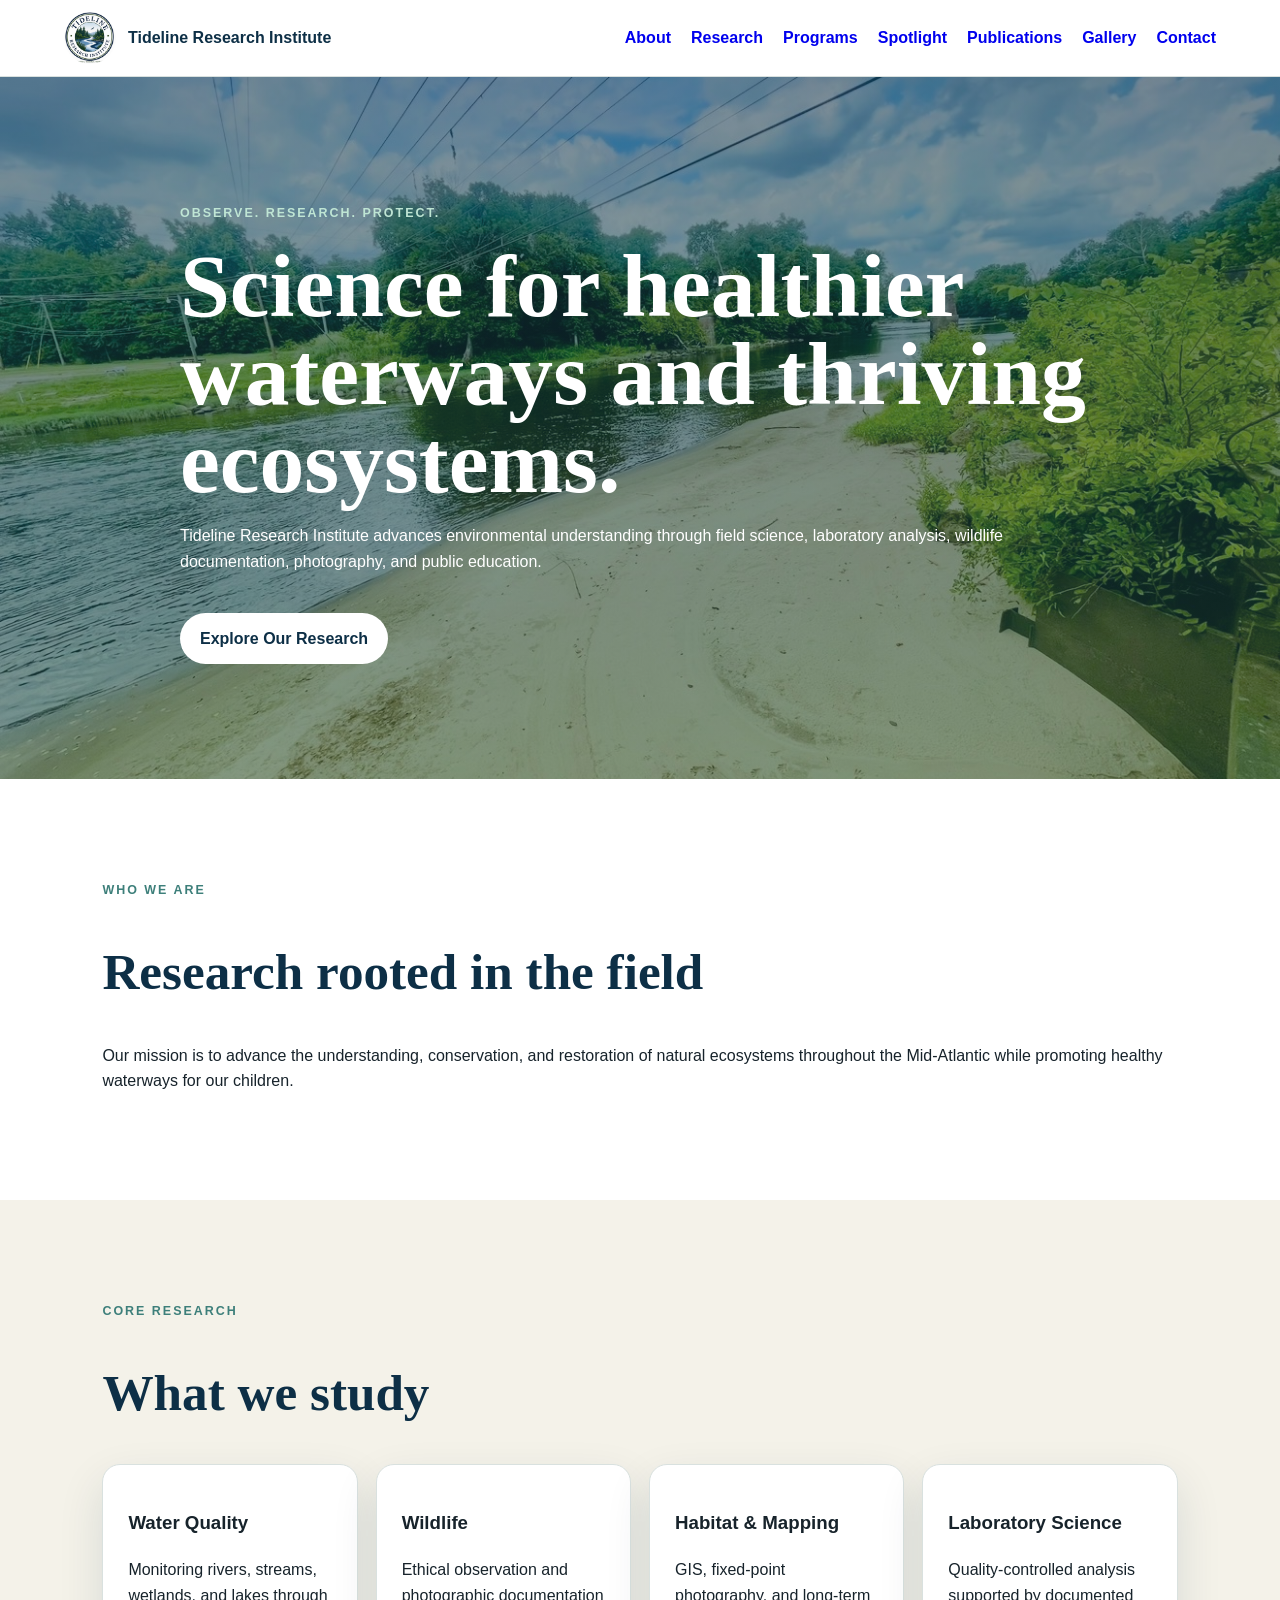
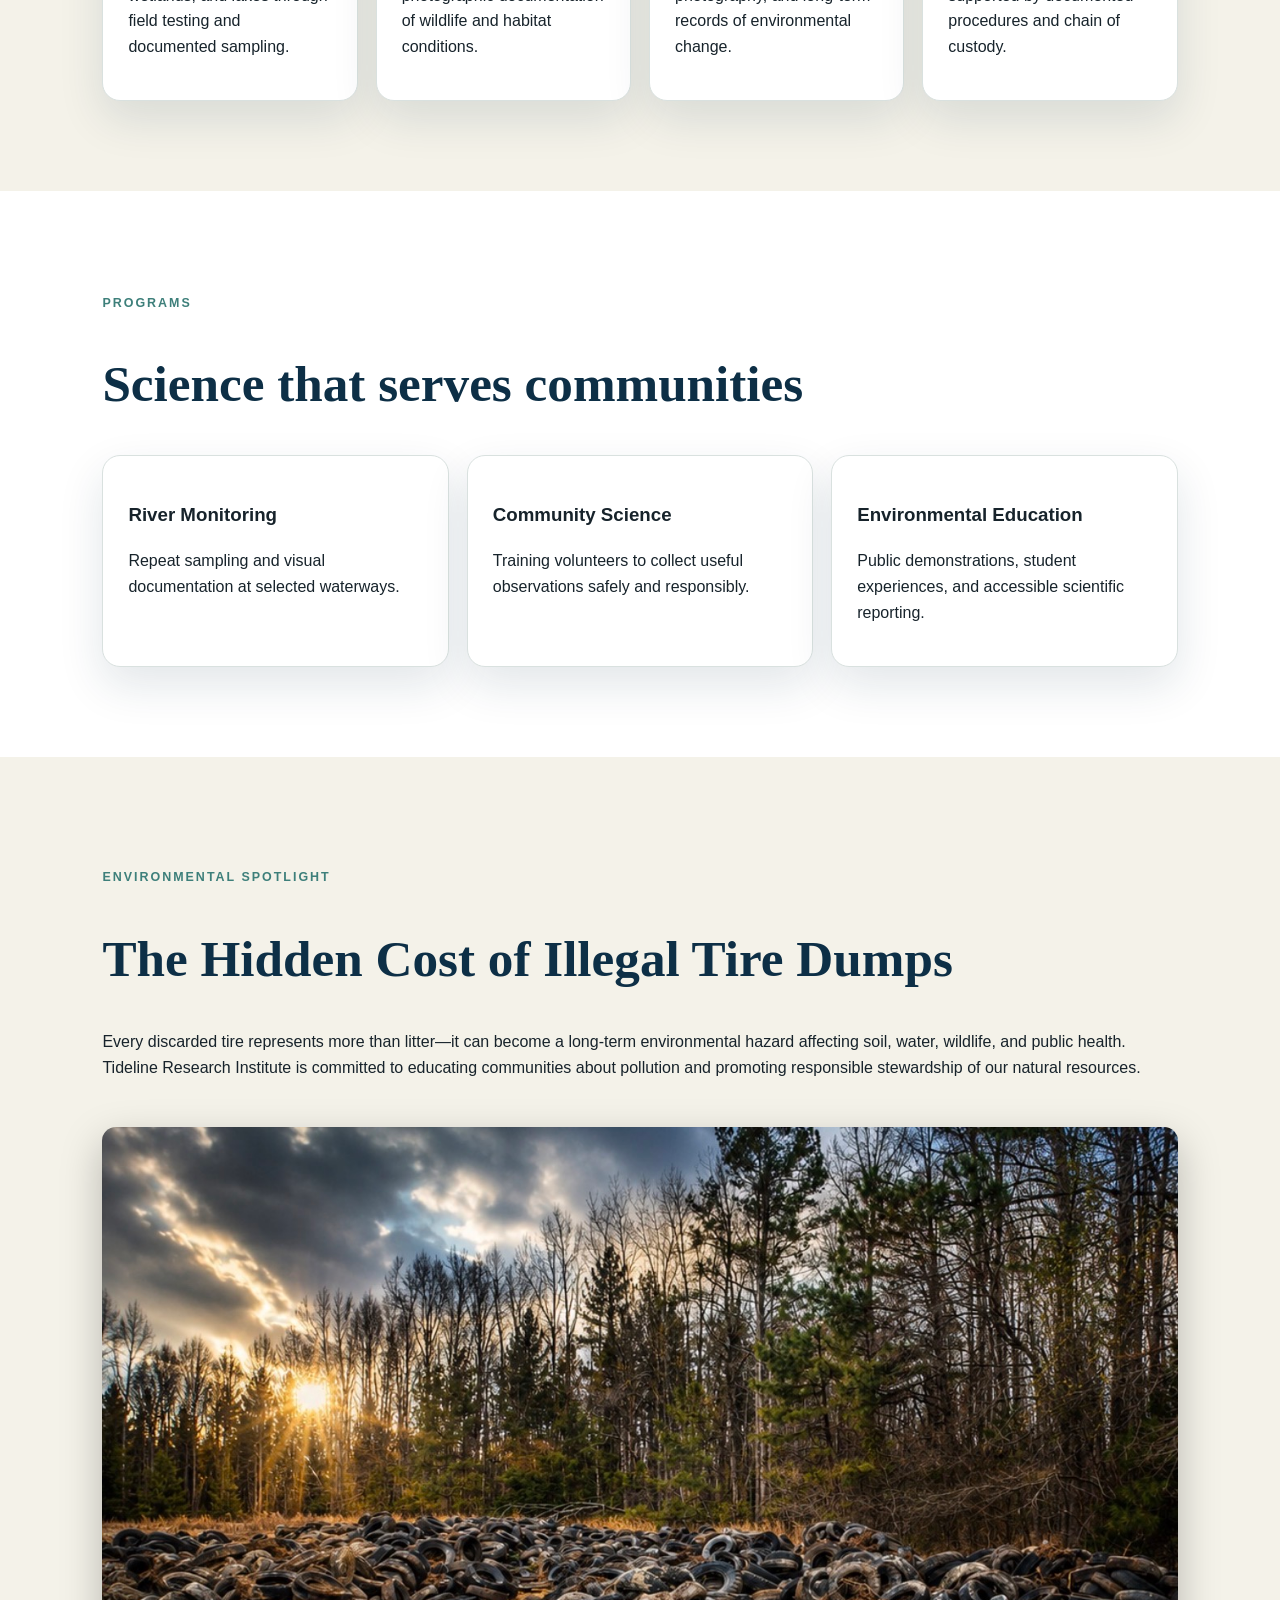
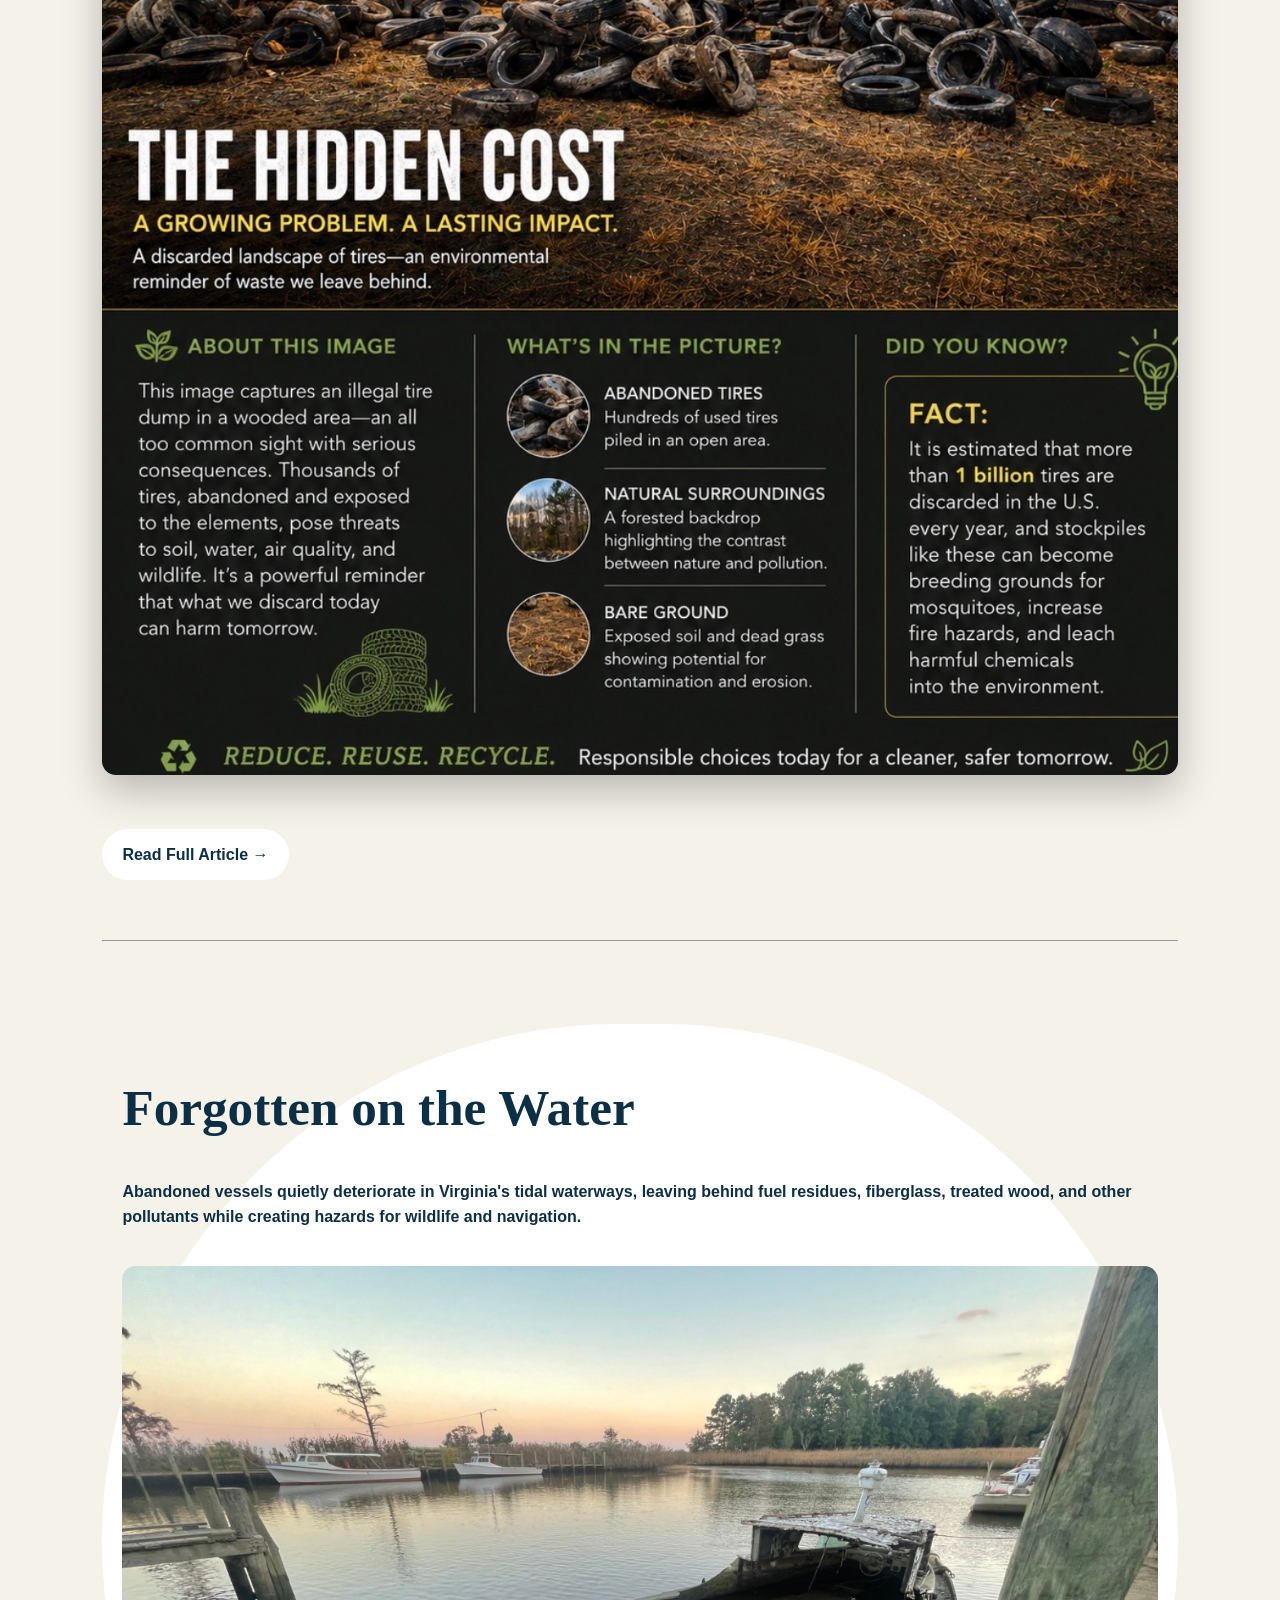
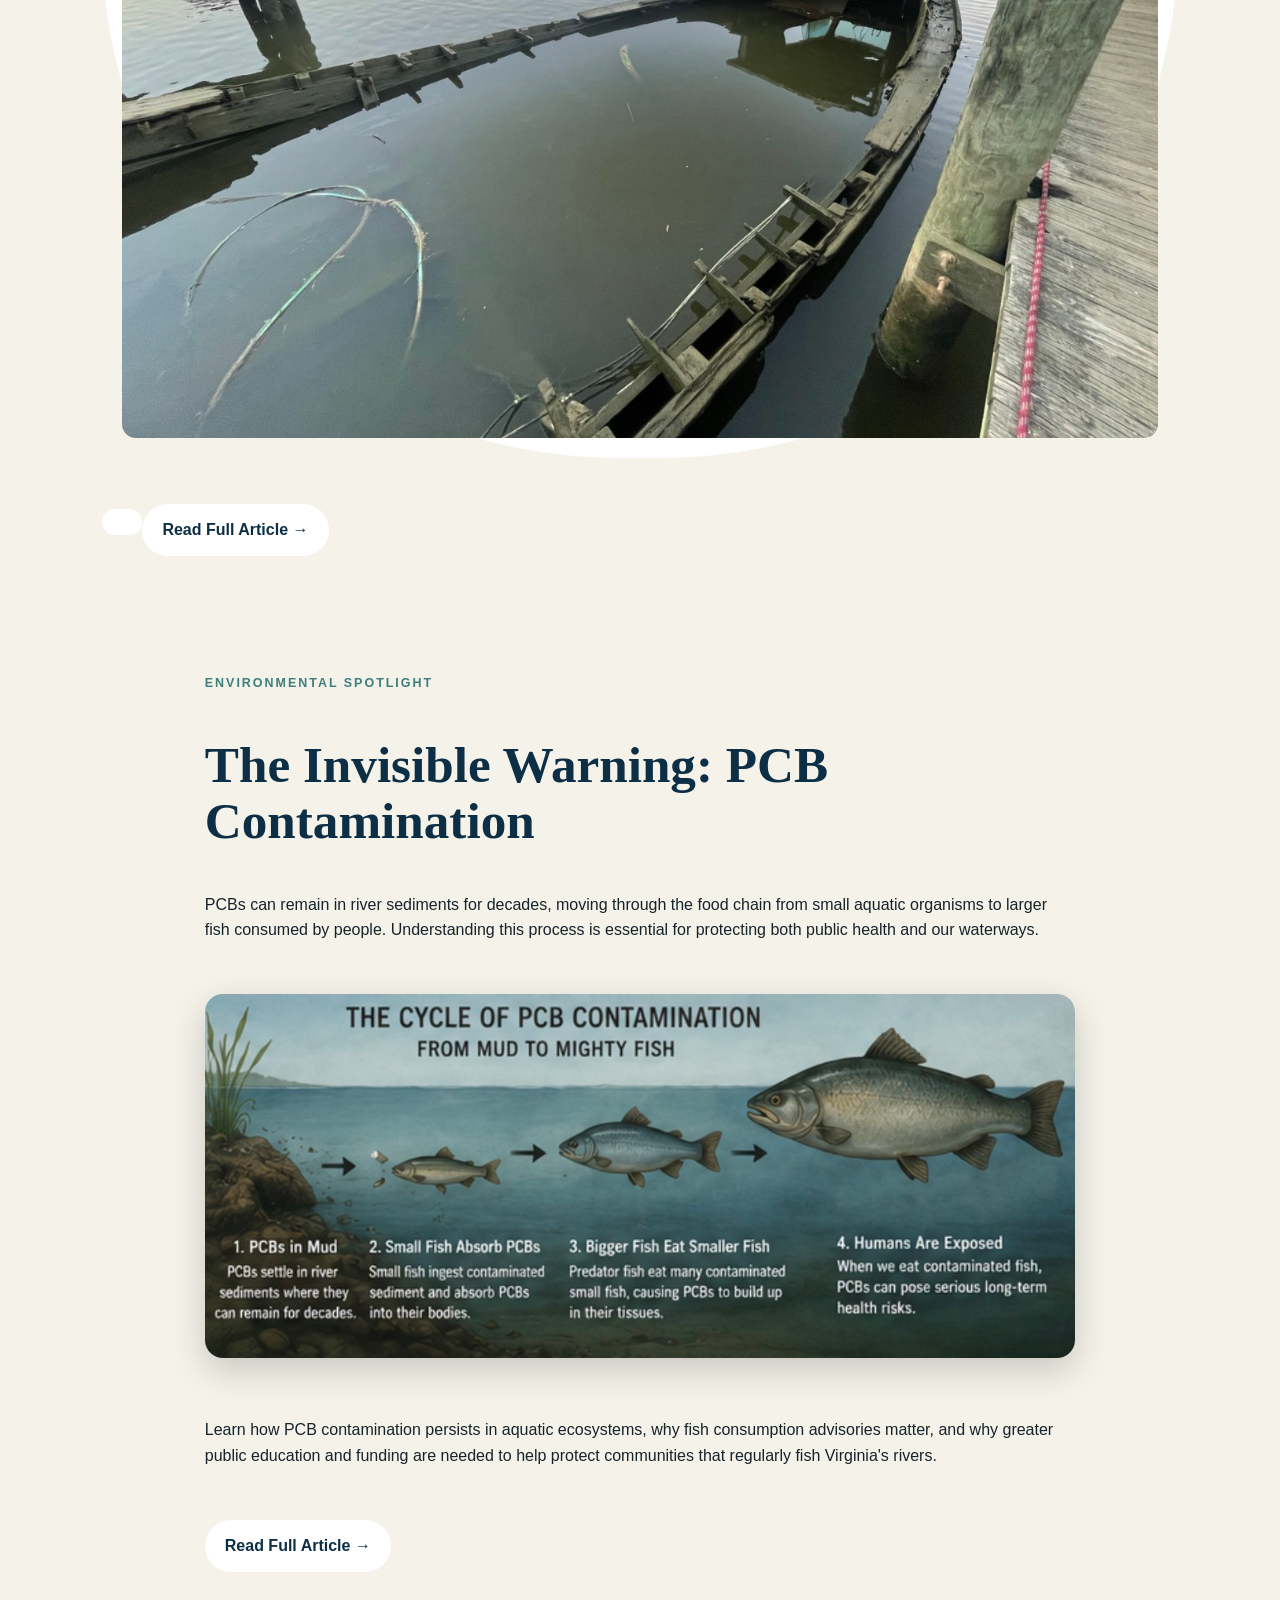
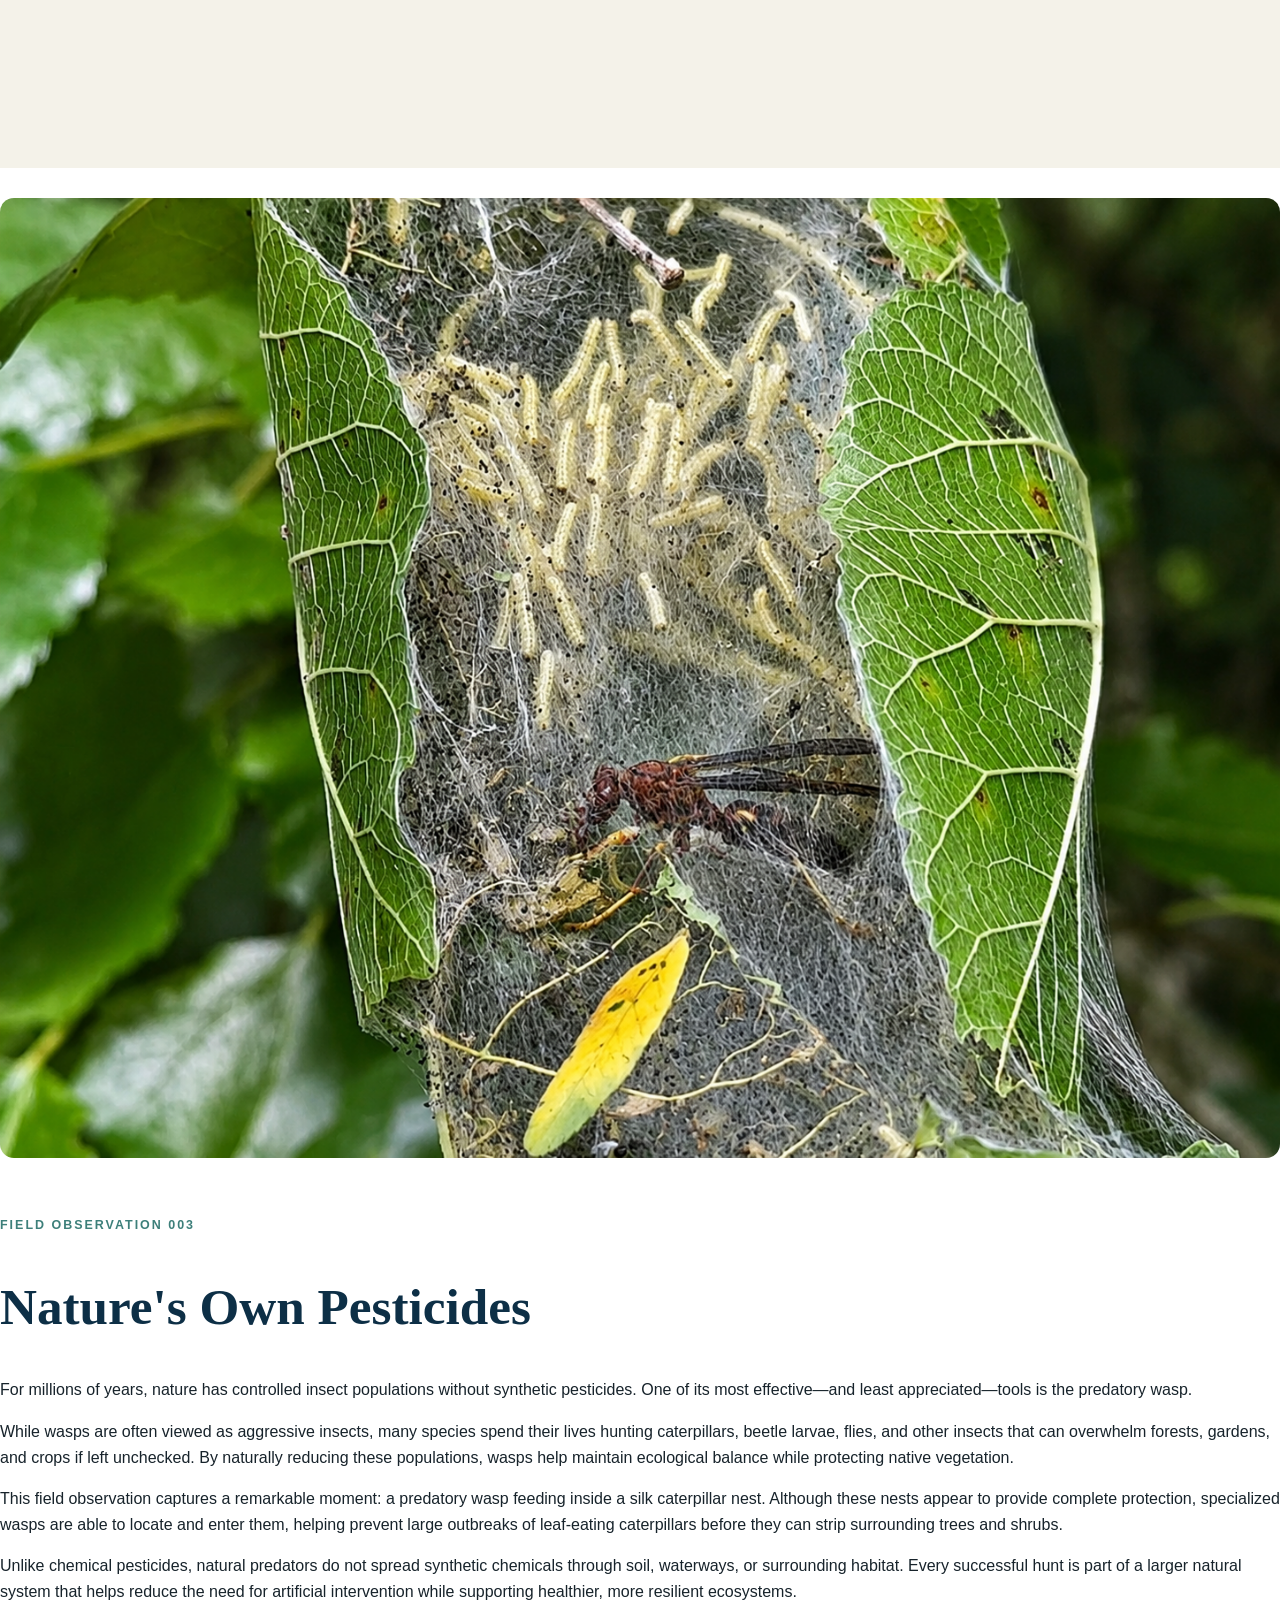
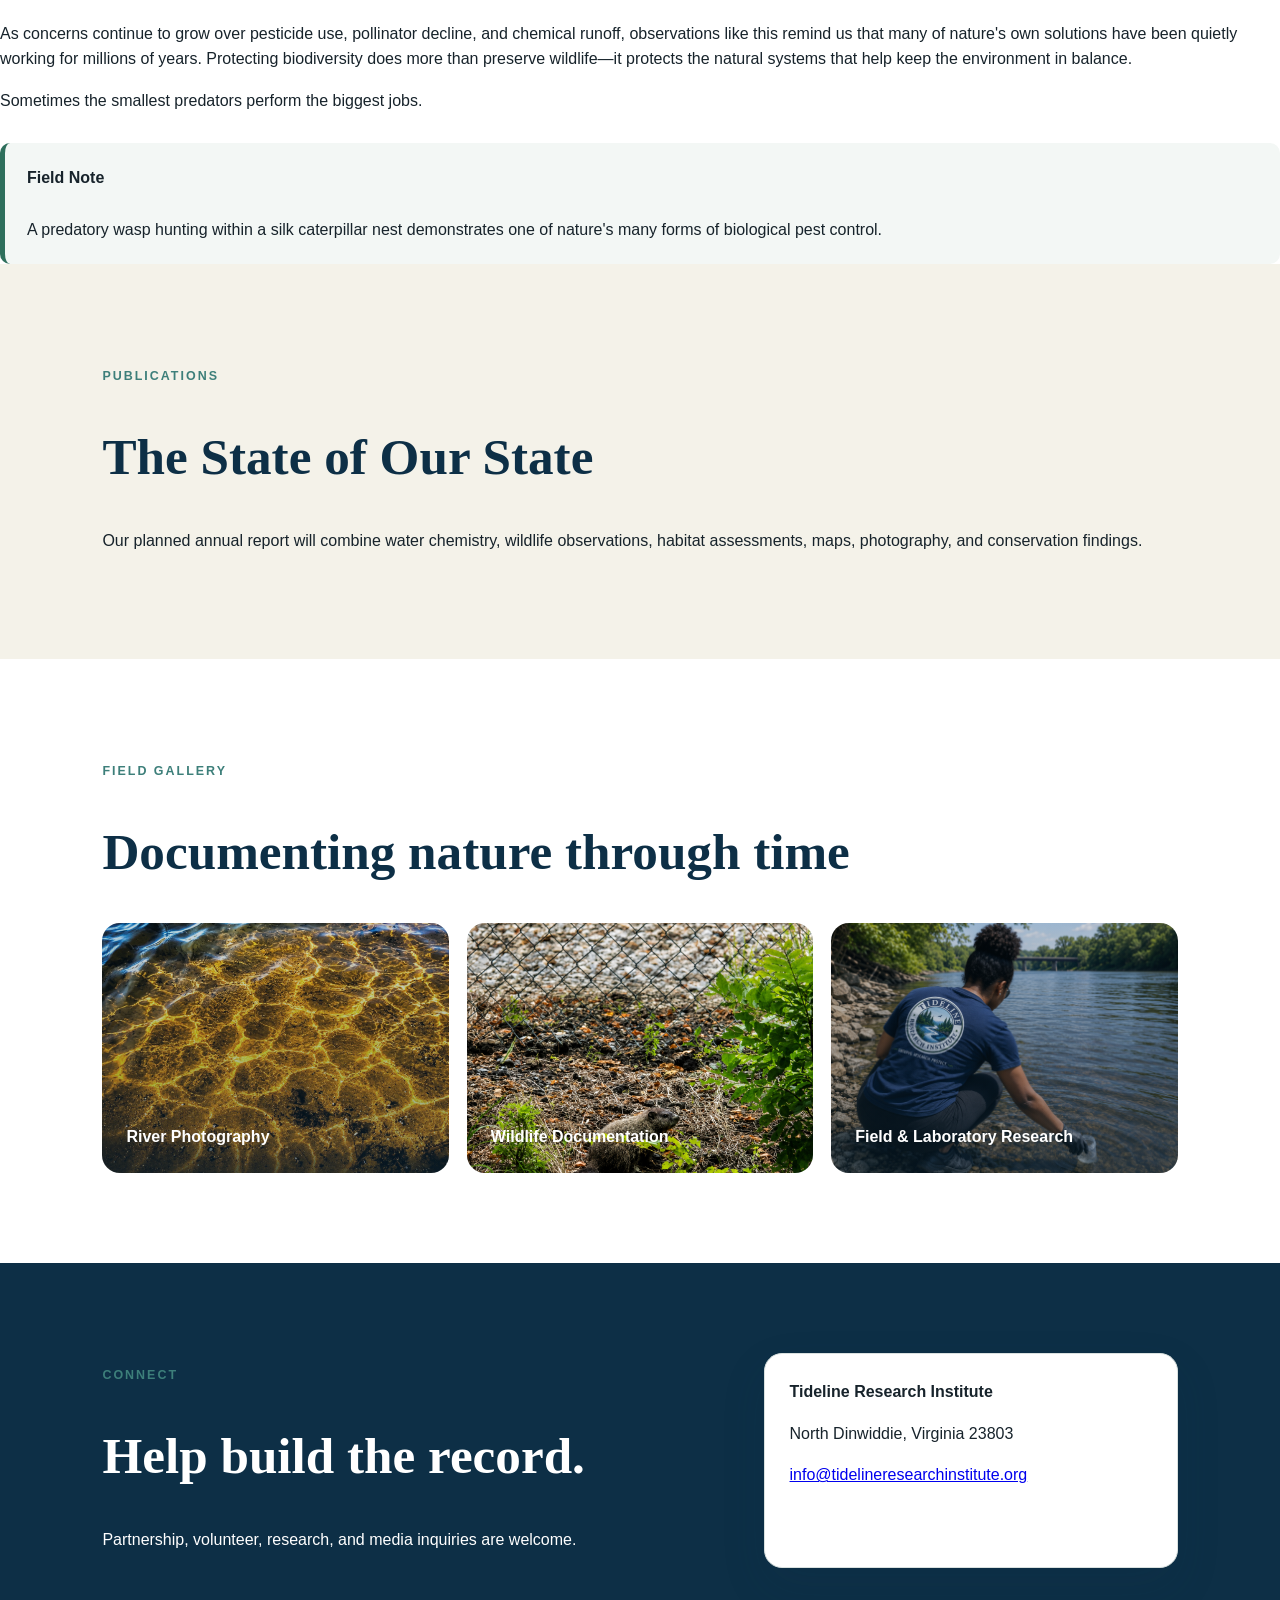
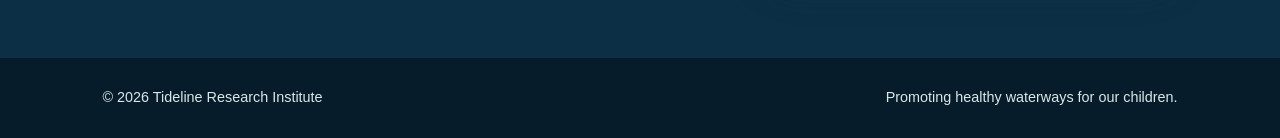
==== index.html @ 9b4bfc1c "Update index.html" ====
<!doctype html>
<html lang="en">
<head>
  <meta property="og:title" content="Tideline Research Institute">
<meta property="og:description" content="Environmental research, water quality, wildlife conservation, and public education.">
<meta property="og:image" content="logo.png">
<meta property="og:type" content="website">
<meta charset="utf-8">
<meta name="viewport" content="width=device-width, initial-scale=1">
<title>Tideline Research Institute</title>
<meta name="description" content="Environmental research, wildlife documentation, water-quality monitoring, conservation, and public education.">
<link rel="stylesheet" href="styles.css">
</head>
<body>
<header>
  <a class="brand" href="#home">
    <img src="logo.png" alt="Tideline Research Institute logo">
    <span>Tideline Research Institute</span>
  </a>
  <button id="menu">Menu</button>
  <nav id="nav">
    <a href="#about">About</a>
    <a href="#research">Research</a>
    <a href="#programs">Programs</a>
    <a href="#spotlight">Spotlight</a>
    <a href="#publications">Publications</a>
    <a href="#gallery">Gallery</a>
    <a href="#contact">Contact</a>
  </nav>
</header>

<main>
<section id="home" class="hero">
  <div>
    <p class="eyebrow">Observe. Research. Protect.</p>
    <h1>Science for healthier waterways and thriving ecosystems.</h1>
    <p>Tideline Research Institute advances environmental understanding through field science, laboratory analysis, wildlife documentation, photography, and public education.</p>
    <a class="btn" href="#research">Explore Our Research</a>
  </div>
</section>

<section id="about" class="section">
  <p class="eyebrow">Who We Are</p>
  <h2>Research rooted in the field</h2>
  <p>Our mission is to advance the understanding, conservation, and restoration of natural ecosystems throughout the Mid-Atlantic while promoting healthy waterways for our children.</p>
</section>

<section id="research" class="section alt">
  <p class="eyebrow">Core Research</p>
  <h2>What we study</h2>
  <div class="grid">
    <article><h3>Water Quality</h3><p>Monitoring rivers, streams, wetlands, and lakes through field testing and documented sampling.</p></article>
    <article><h3>Wildlife</h3><p>Ethical observation and photographic documentation of wildlife and habitat conditions.</p></article>
    <article><h3>Habitat & Mapping</h3><p>GIS, fixed-point photography, and long-term records of environmental change.</p></article>
    <article><h3>Laboratory Science</h3><p>Quality-controlled analysis supported by documented procedures and chain of custody.</p></article>
  </div>
</section>

<section id="programs" class="section">
  <p class="eyebrow">Programs</p>
  <h2>Science that serves communities</h2>
  <div class="grid three">
    <article><h3>River Monitoring</h3><p>Repeat sampling and visual documentation at selected waterways.</p></article>
    <article><h3>Community Science</h3><p>Training volunteers to collect useful observations safely and responsibly.</p></article>
    <article><h3>Environmental Education</h3><p>Public demonstrations, student experiences, and accessible scientific reporting.</p></article>
  </div>
</section>
<section id="spotlight" class="section alt">
    <div class="container">

        <h5 class="eyebrow">Environmental Spotlight</h5>

        <h2>The Hidden Cost of Illegal Tire Dumps</h2>

        <p>
            Every discarded tire represents more than litter—it can become a long-term
            environmental hazard affecting soil, water, wildlife, and public health.
            Tideline Research Institute is committed to educating communities about
            pollution and promoting responsible stewardship of our natural resources.
        </p>

        <img
            src="IMG_0226.jpeg"
            alt="The Hidden Cost of Illegal Tire Dumps"
            style="width:100%;border-radius:14px;margin-top:30px;box-shadow:0 15px 40px rgba(0,0,0,.25);">
<p style="margin-top:24px;">
  <a class="btn" href="tiredumps.html">
    Read Full Article →
    <hr style="margin:60px 0;">

<h2>Forgotten on the Water</h2>

<p>
Abandoned vessels quietly deteriorate in Virginia's tidal waterways, leaving behind fuel residues, fiberglass, treated wood, and other pollutants while creating hazards for wildlife and navigation.
</p>

<img
src="IMG_0229.jpeg"
alt="Abandoned Vessel"
style="width:100%;border-radius:14px;margin-top:20px;">

<p style="margin-top:24px;">
<a class="btn" href="boats.html">
Read Full Article →
</a>
</p>
  </a>
</p>
    </div>

<section id="pcb" class="section alt">
    <div class="container">

        <p class="eyebrow">Environmental Spotlight</p>

        <h2>The Invisible Warning: PCB Contamination</h2>

        <p>
            PCBs can remain in river sediments for decades, moving through the food chain from small aquatic organisms to larger fish consumed by people. Understanding this process is essential for protecting both public health and our waterways.
        </p>

        <img
            src="IMG_0235.jpeg"
            alt="Cycle of PCB contamination from river sediment to fish and human consumption"
            style="width:100%;border-radius:18px;box-shadow:0 12px 35px rgba(0,0,0,.18);margin:35px 0;">

        <p>
            Learn how PCB contamination persists in aquatic ecosystems, why fish consumption advisories matter, and why greater public education and funding are needed to help protect communities that regularly fish Virginia's rivers.
        </p>

        <p style="margin-top:30px;">
            <a class="btn" href="pcbcontamination.html">
                Read Full Article →
            </a>
        </p>

    </div>
</section>
  
</section>

  <img
  src="0D252C12-E954-45B9-AF05-C8CB2DD5C07C.png"
  alt="Predatory wasp hunting caterpillars inside a silk web"
  style="width:100%;border-radius:14px;margin:30px 0;object-fit:cover;"
>
  <h5 class="eyebrow">Field Observation 003</h5>

<h2>Nature's Own Pesticides</h2>

<p>
For millions of years, nature has controlled insect populations without synthetic pesticides. One of its most effective—and least appreciated—tools is the predatory wasp.
</p>

<p>
While wasps are often viewed as aggressive insects, many species spend their lives hunting caterpillars, beetle larvae, flies, and other insects that can overwhelm forests, gardens, and crops if left unchecked. By naturally reducing these populations, wasps help maintain ecological balance while protecting native vegetation.
</p>

<p>
This field observation captures a remarkable moment: a predatory wasp feeding inside a silk caterpillar nest. Although these nests appear to provide complete protection, specialized wasps are able to locate and enter them, helping prevent large outbreaks of leaf-eating caterpillars before they can strip surrounding trees and shrubs.
</p>

<p>
Unlike chemical pesticides, natural predators do not spread synthetic chemicals through soil, waterways, or surrounding habitat. Every successful hunt is part of a larger natural system that helps reduce the need for artificial intervention while supporting healthier, more resilient ecosystems.
</p>

<p>
As concerns continue to grow over pesticide use, pollinator decline, and chemical runoff, observations like this remind us that many of nature's own solutions have been quietly working for millions of years. Protecting biodiversity does more than preserve wildlife—it protects the natural systems that help keep the environment in balance.
</p>

<p>
Sometimes the smallest predators perform the biggest jobs.
</p>

<div style="
background:#f3f7f5;
padding:22px;
border-left:5px solid #2e6f5c;
border-radius:10px;
margin-top:30px;
">
<strong>Field Note</strong><br><br>
A predatory wasp hunting within a silk caterpillar nest demonstrates one of nature's many forms of biological pest control.
</div>
<section id="publications" class="section alt">
  <p class="eyebrow">Publications</p>
  <h2>The State of Our State</h2>
  <p>Our planned annual report will combine water chemistry, wildlife observations, habitat assessments, maps, photography, and conservation findings.</p>
</section>

<section id="gallery" class="section">
  <p class="eyebrow">Field Gallery</p>
  <h2>Documenting nature through time</h2>
  <div class="gallery">
    <div style="
background:
linear-gradient(rgba(13,47,70,.18), rgba(13,47,70,.45)),
url('IMG_0244.jpeg');
background-size:cover;
background-position:center 35%;
">
River Photography
</div>
<div style="
background-image:url('D9C00184-7600-45F3-8F25-3B37F26868F0.png');
background-size:cover;
background-position:center center;
background-repeat:no-repeat;
">
    Wildlife Documentation
</div>
   <div style="
background:
linear-gradient(rgba(13,47,70,.12), rgba(13,47,70,.42)),
url('22906DB4-4F8C-4349-9549-8721A0DA4881.png');
background-size:cover;
background-position:center center;
background-repeat:no-repeat;
">
Field & Laboratory Research
</div>
  </div>
</section>

<section id="contact" class="section contact">
  <div>
    <p class="eyebrow">Connect</p>
    <h2>Help build the record.</h2>
    <p>Partnership, volunteer, research, and media inquiries are welcome.</p>
  </div>
  <div class="panel">
    <strong>Tideline Research Institute</strong>
    <p>North Dinwiddie, Virginia 23803</p>
    <p><a href="mailto:info@tidelineresearchinstitute.org">info@tidelineresearchinstitute.org</a></p>
  </div>
</section>
</main>

<footer>
  <span>© <span id="year"></span> Tideline Research Institute</span>
  <span>Promoting healthy waterways for our children.</span>
  
</footer>
<script src="script.js"></script>
</body>
</html>
---- styles.css ----
:root{--navy:#0d2f46;--green:#245b49;--teal:#3d7f7a;--cream:#f4f2e9;--white:#fff;--ink:#17232b;--line:#d9e1df}
*{box-sizing:border-box}html{scroll-behavior:smooth}body{margin:0;font-family:Arial,Helvetica,sans-serif;color:var(--ink);line-height:1.6}
header{position:sticky;top:0;z-index:10;display:flex;align-items:center;justify-content:space-between;padding:12px 5vw;background:#fffffff2;border-bottom:1px solid var(--line);backdrop-filter:blur(10px)}
.brand{display:flex;align-items:center;gap:12px;text-decoration:none;font-weight:700;color:var(--navy)}.brand img{width:52px;height:52px;border-radius:50%;object-fit:cover}
nav{display:flex;gap:20px}nav a{text-decoration:none;font-weight:600}#menu{display:none}
.hero{min-height:78vh;display:grid;place-items:center;padding:80px 8vw;color:#fff;background:
    linear-gradient(rgba(13,47,70,.55), rgba(36,91,73,.45)),
    url("IMG_0196.jpeg");
background-size: cover;
background-position: center;
background-repeat: no-repeat;}
.hero>div{max-width:920px}.eyebrow{text-transform:uppercase;letter-spacing:.16em;font-size:.78rem;font-weight:700;color:var(--teal)}.hero .eyebrow{color:#bfe5d4}
h1,h2{font-family:Georgia,'Times New Roman',serif;color:var(--navy)}h1{font-size:clamp(2.8rem,7vw,6rem);line-height:.98;color:#fff;margin:.2em 0}h2{font-size:clamp(2rem,4vw,3.6rem);line-height:1.1}
.btn{display:inline-block;margin-top:22px;padding:13px 20px;border-radius:999px;background:#fff;color:var(--navy);text-decoration:none;font-weight:700}
.section{padding:90px 8vw}.alt{background:var(--cream)}.grid{display:grid;grid-template-columns:repeat(4,1fr);gap:18px}.grid.three{grid-template-columns:repeat(3,1fr)}
article,.panel{padding:25px;background:#fff;border:1px solid var(--line);border-radius:18px;box-shadow:0 18px 45px #0d2f461f}
.gallery{display:grid;grid-template-columns:repeat(3,1fr);gap:18px}.gallery div{min-height:250px;display:grid;place-items:end start;padding:24px;color:#fff;font-weight:700;border-radius:18px;background:linear-gradient(145deg,var(--navy),var(--teal))}
.contact{display:grid;grid-template-columns:1.2fr .8fr;gap:40px;background:var(--navy);color:#fff}.contact h2{color:#fff}.panel{color:var(--ink)}
footer{display:flex;justify-content:space-between;gap:20px;padding:28px 8vw;background:#071c2a;color:#dbe7e7;font-size:.9rem}
@media(max-width:900px){#menu{display:block}nav{display:none;position:absolute;top:77px;left:0;right:0;padding:20px;background:#fff;flex-direction:column}nav.open{display:flex}.grid,.grid.three,.gallery,.contact{grid-template-columns:1fr 1fr}}
@media(max-width:600px){.grid,.grid.three,.gallery,.contact{grid-template-columns:1fr}footer{flex-direction:column}.brand span{max-width:190px;line-height:1.1}}
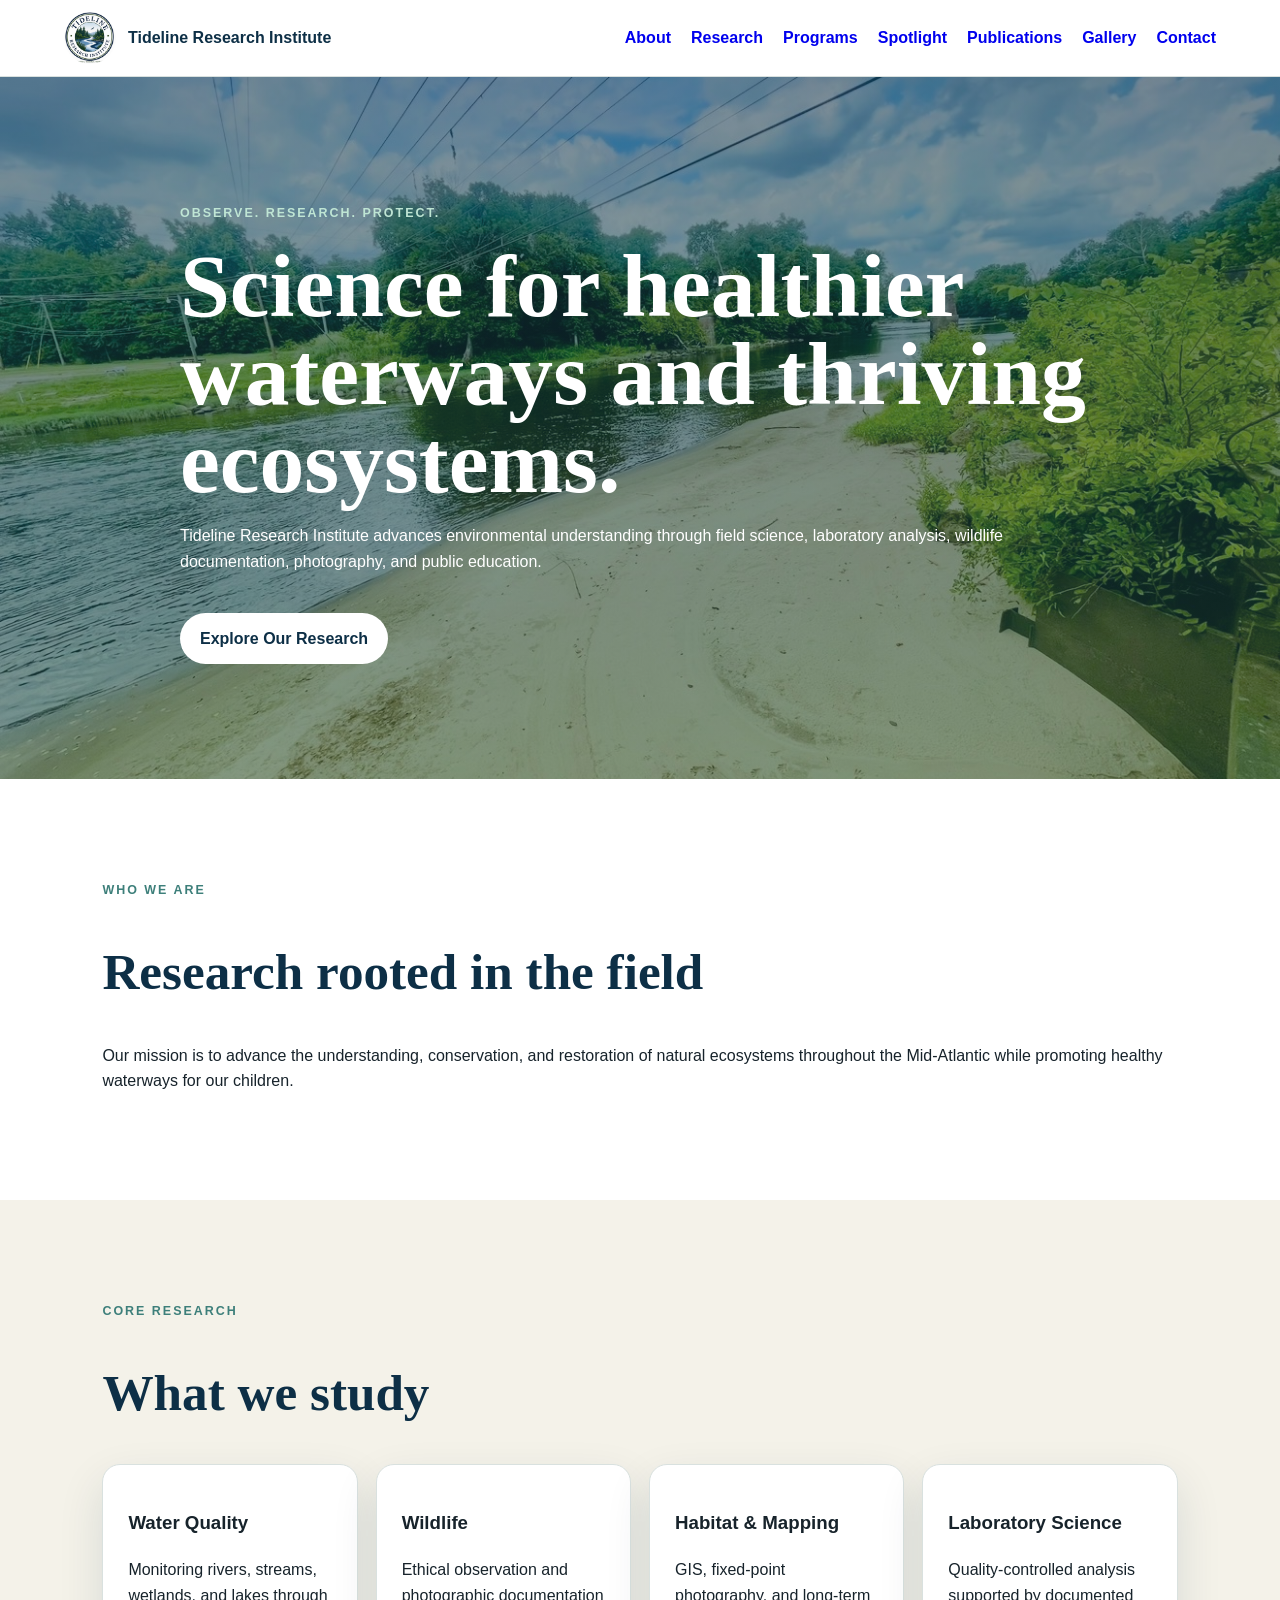
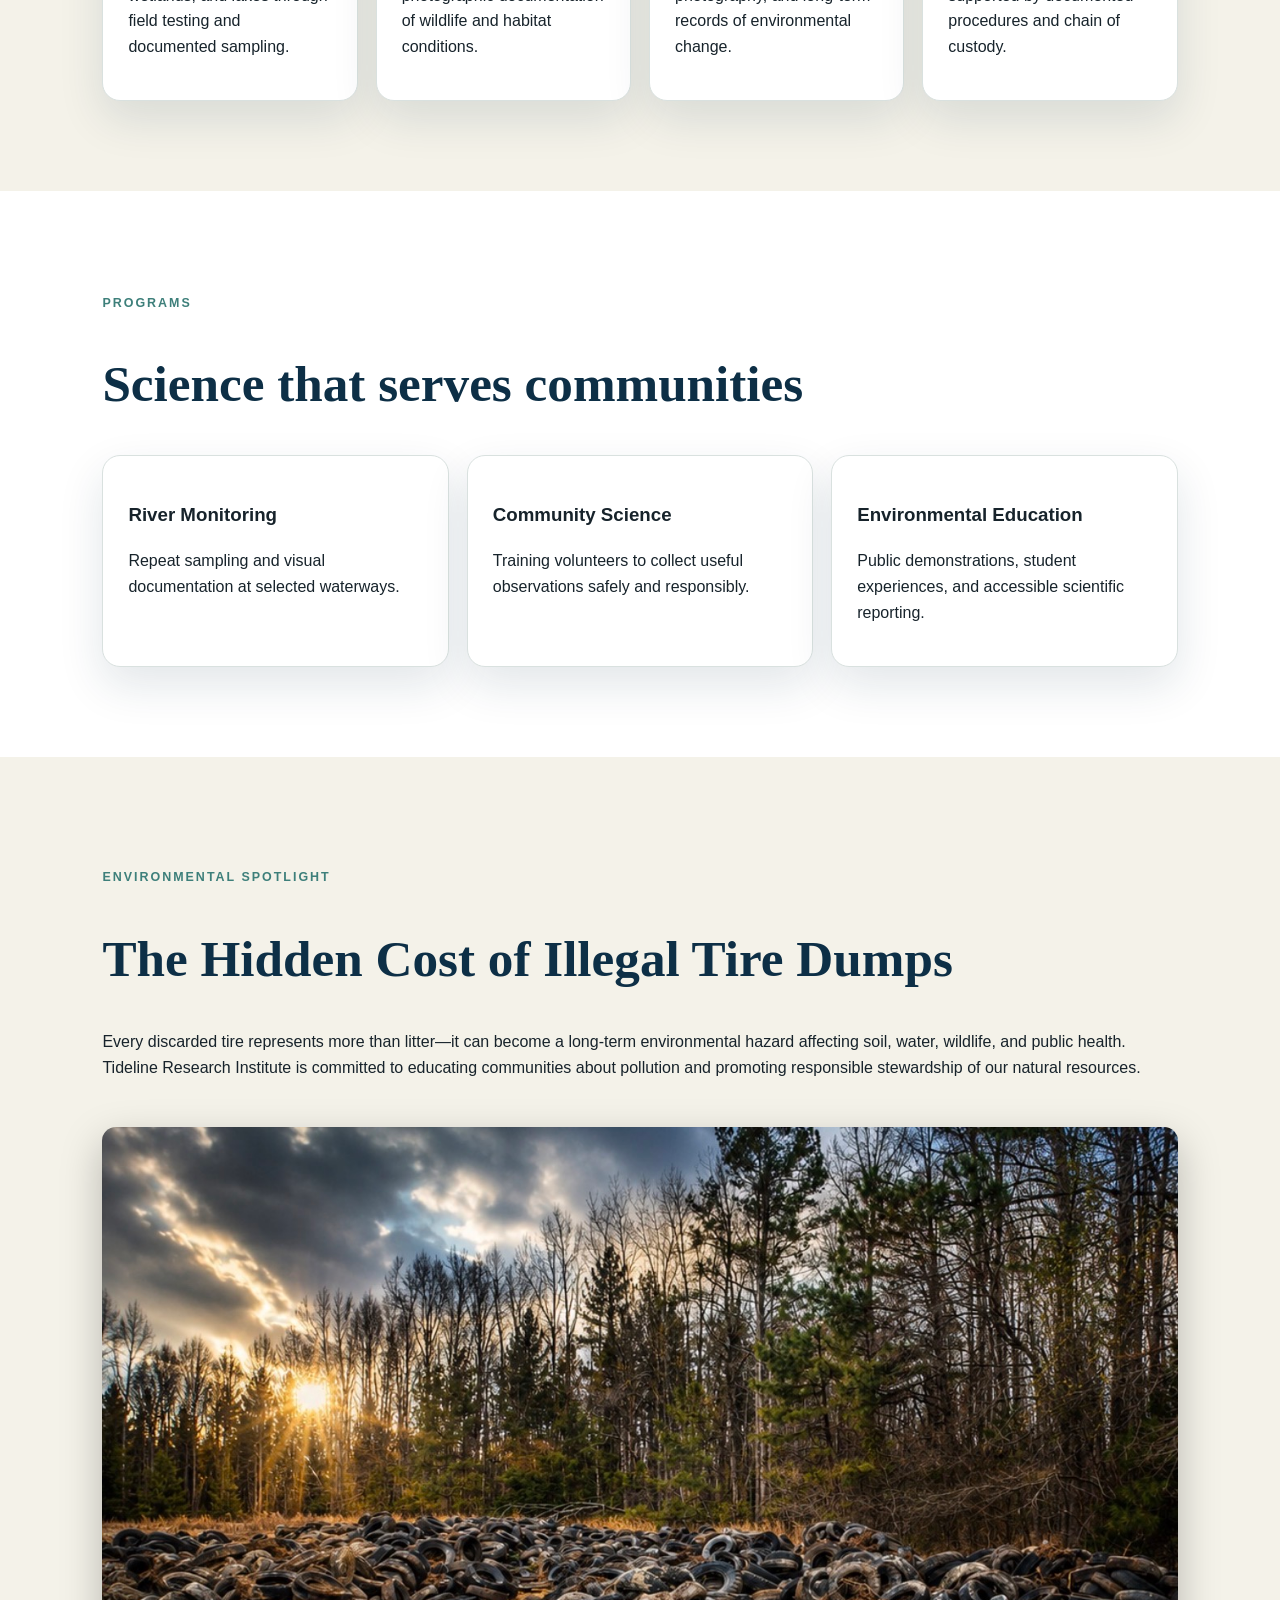
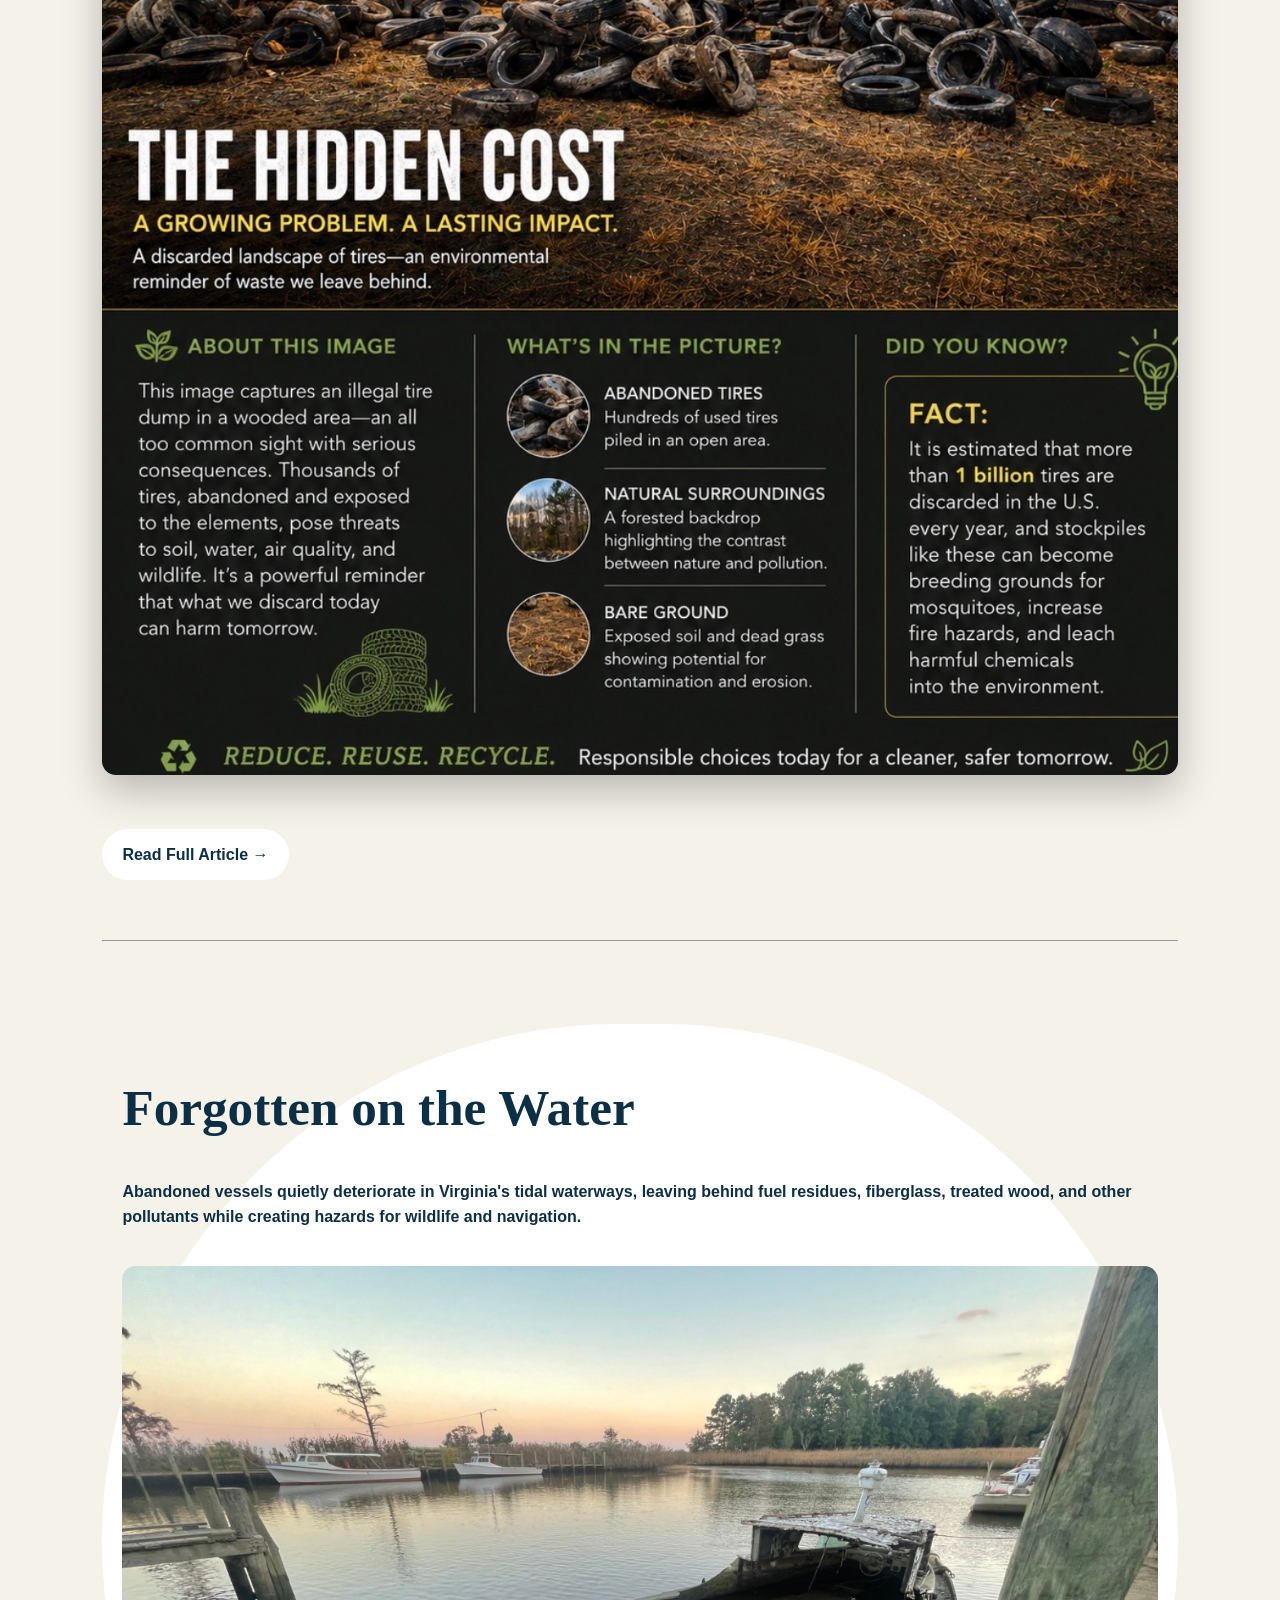
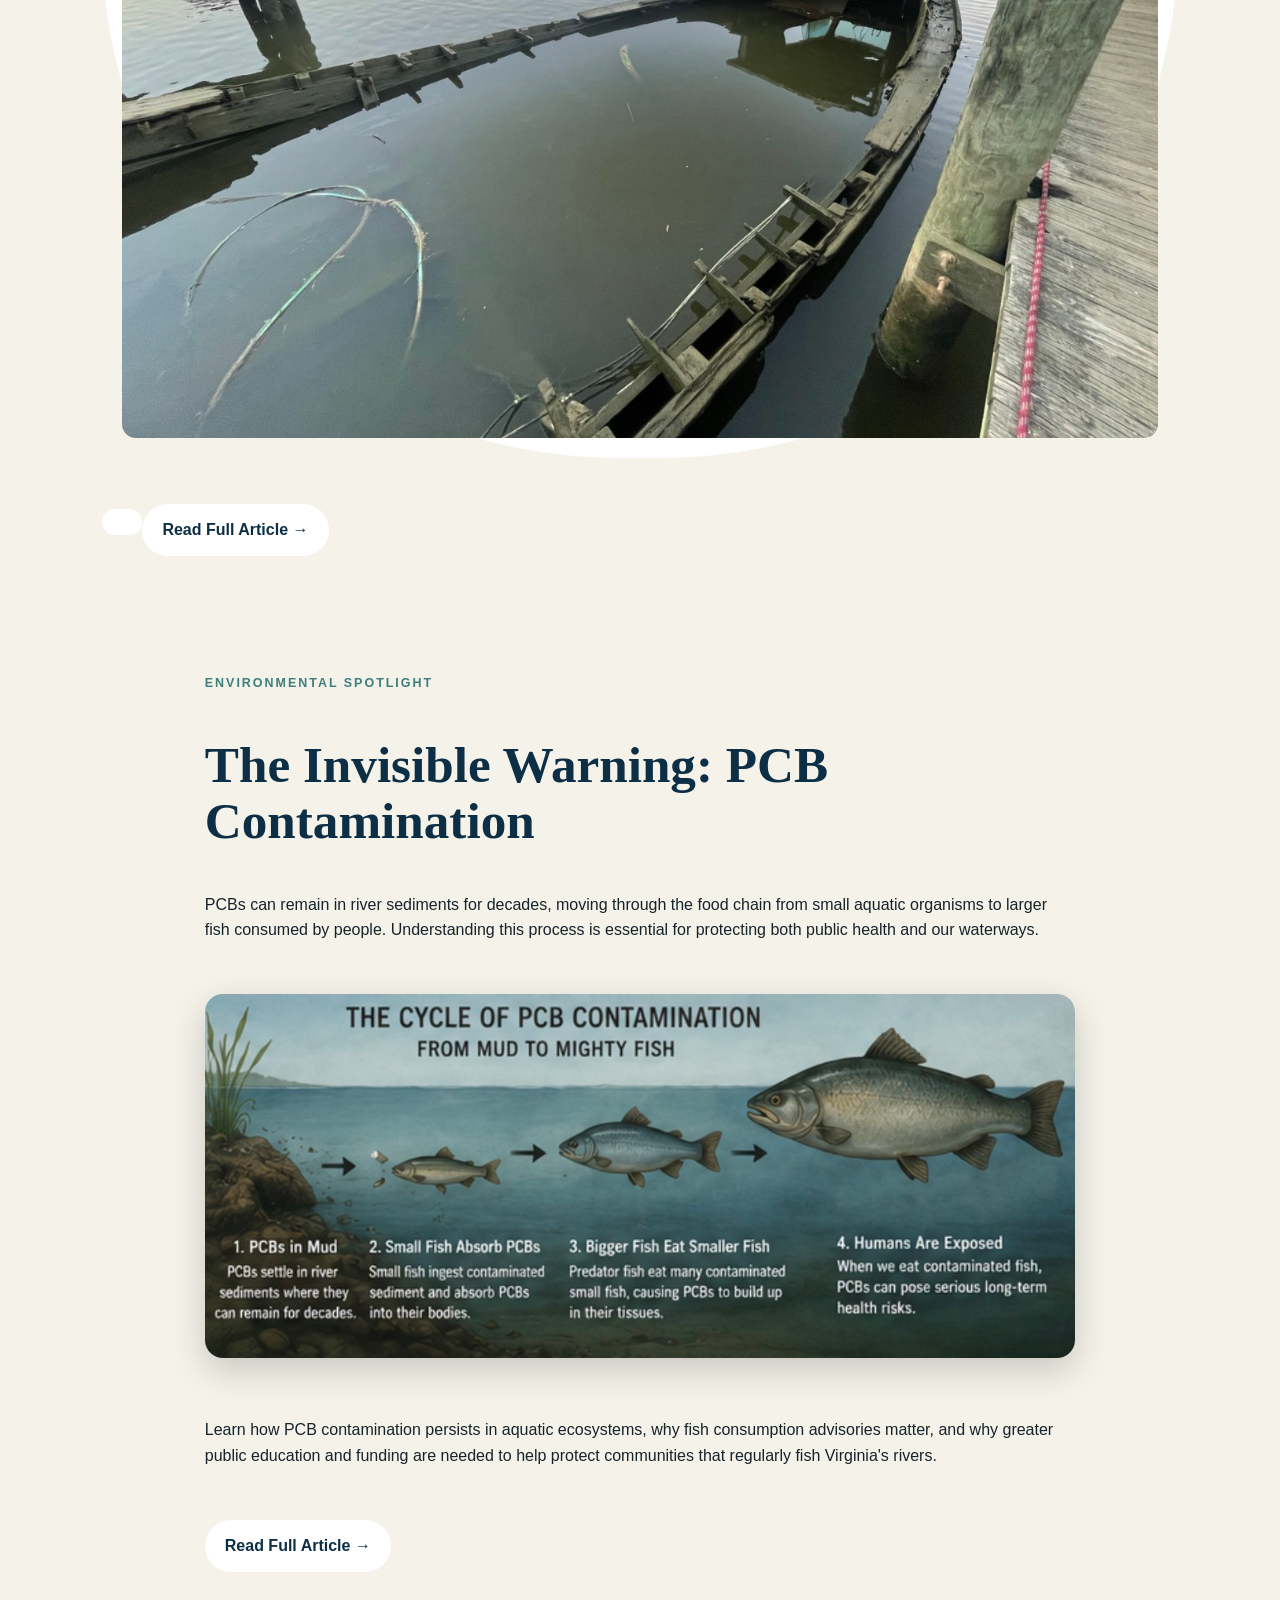
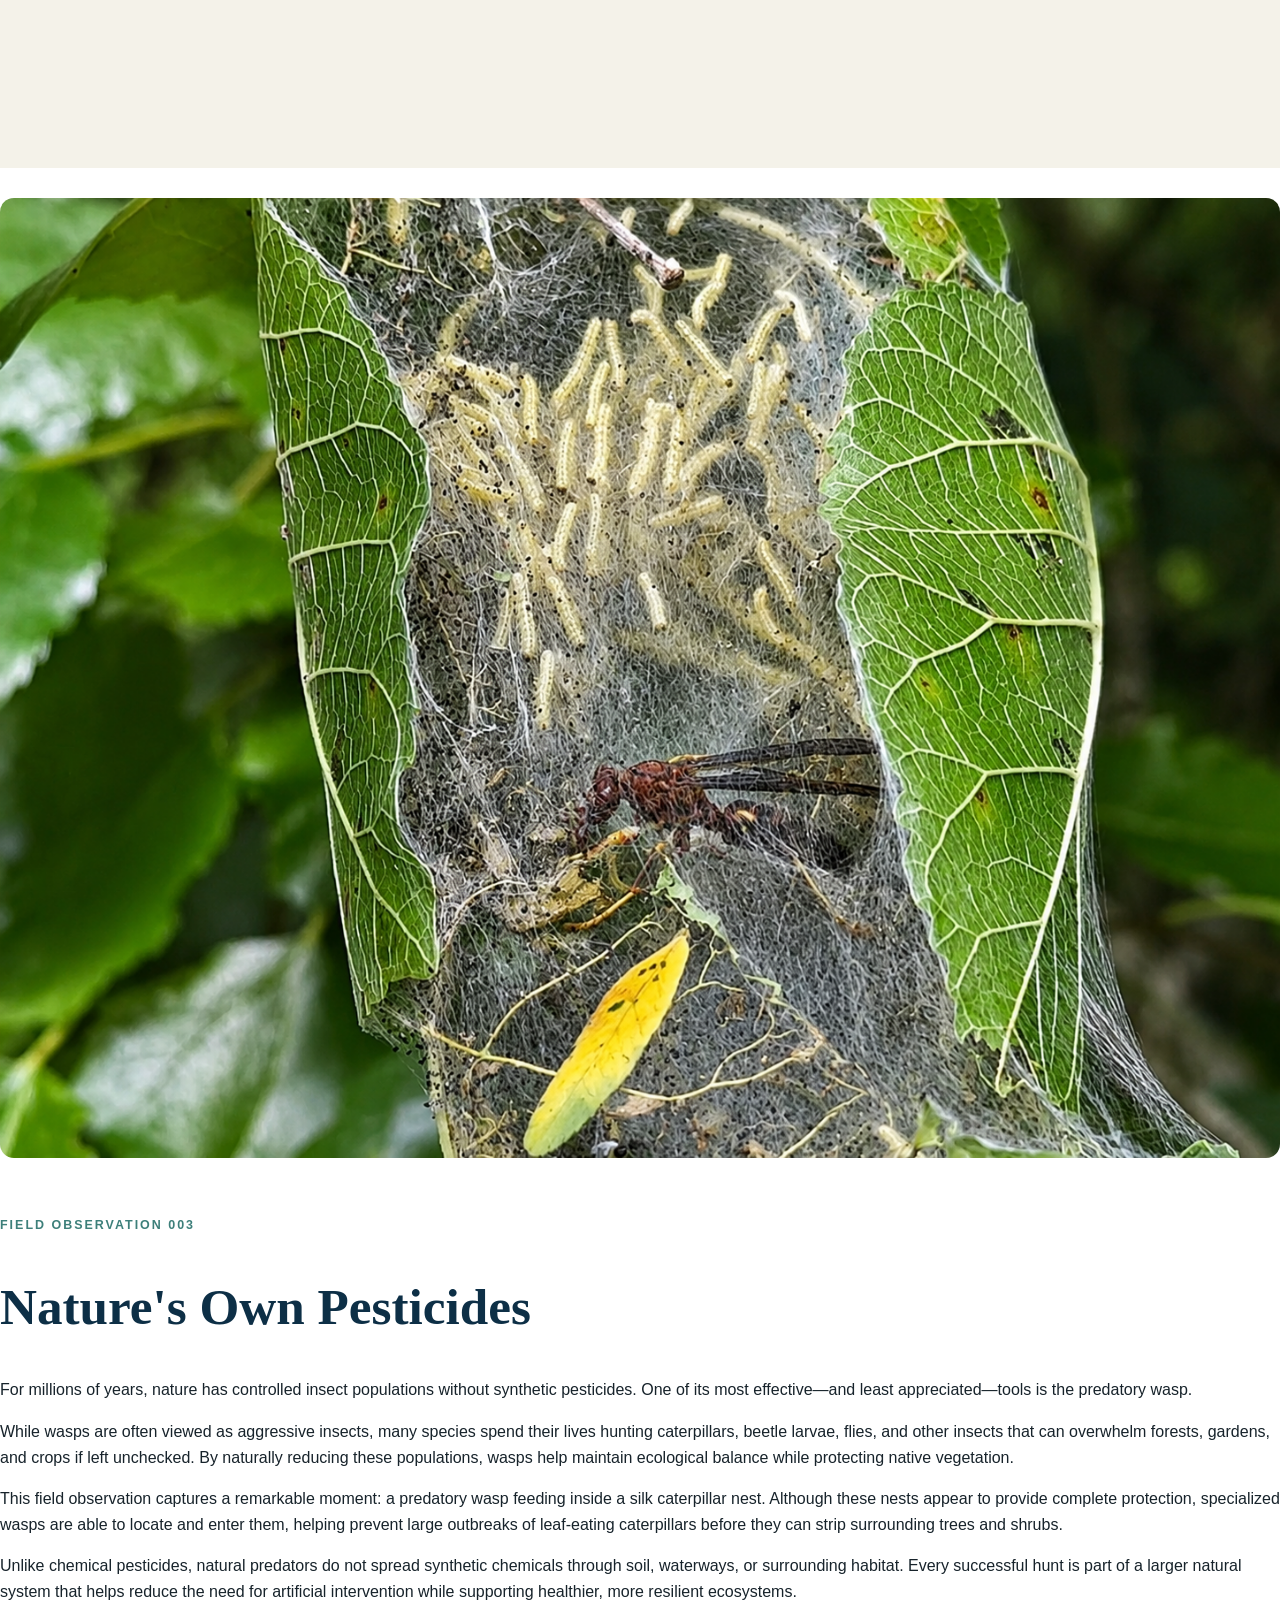
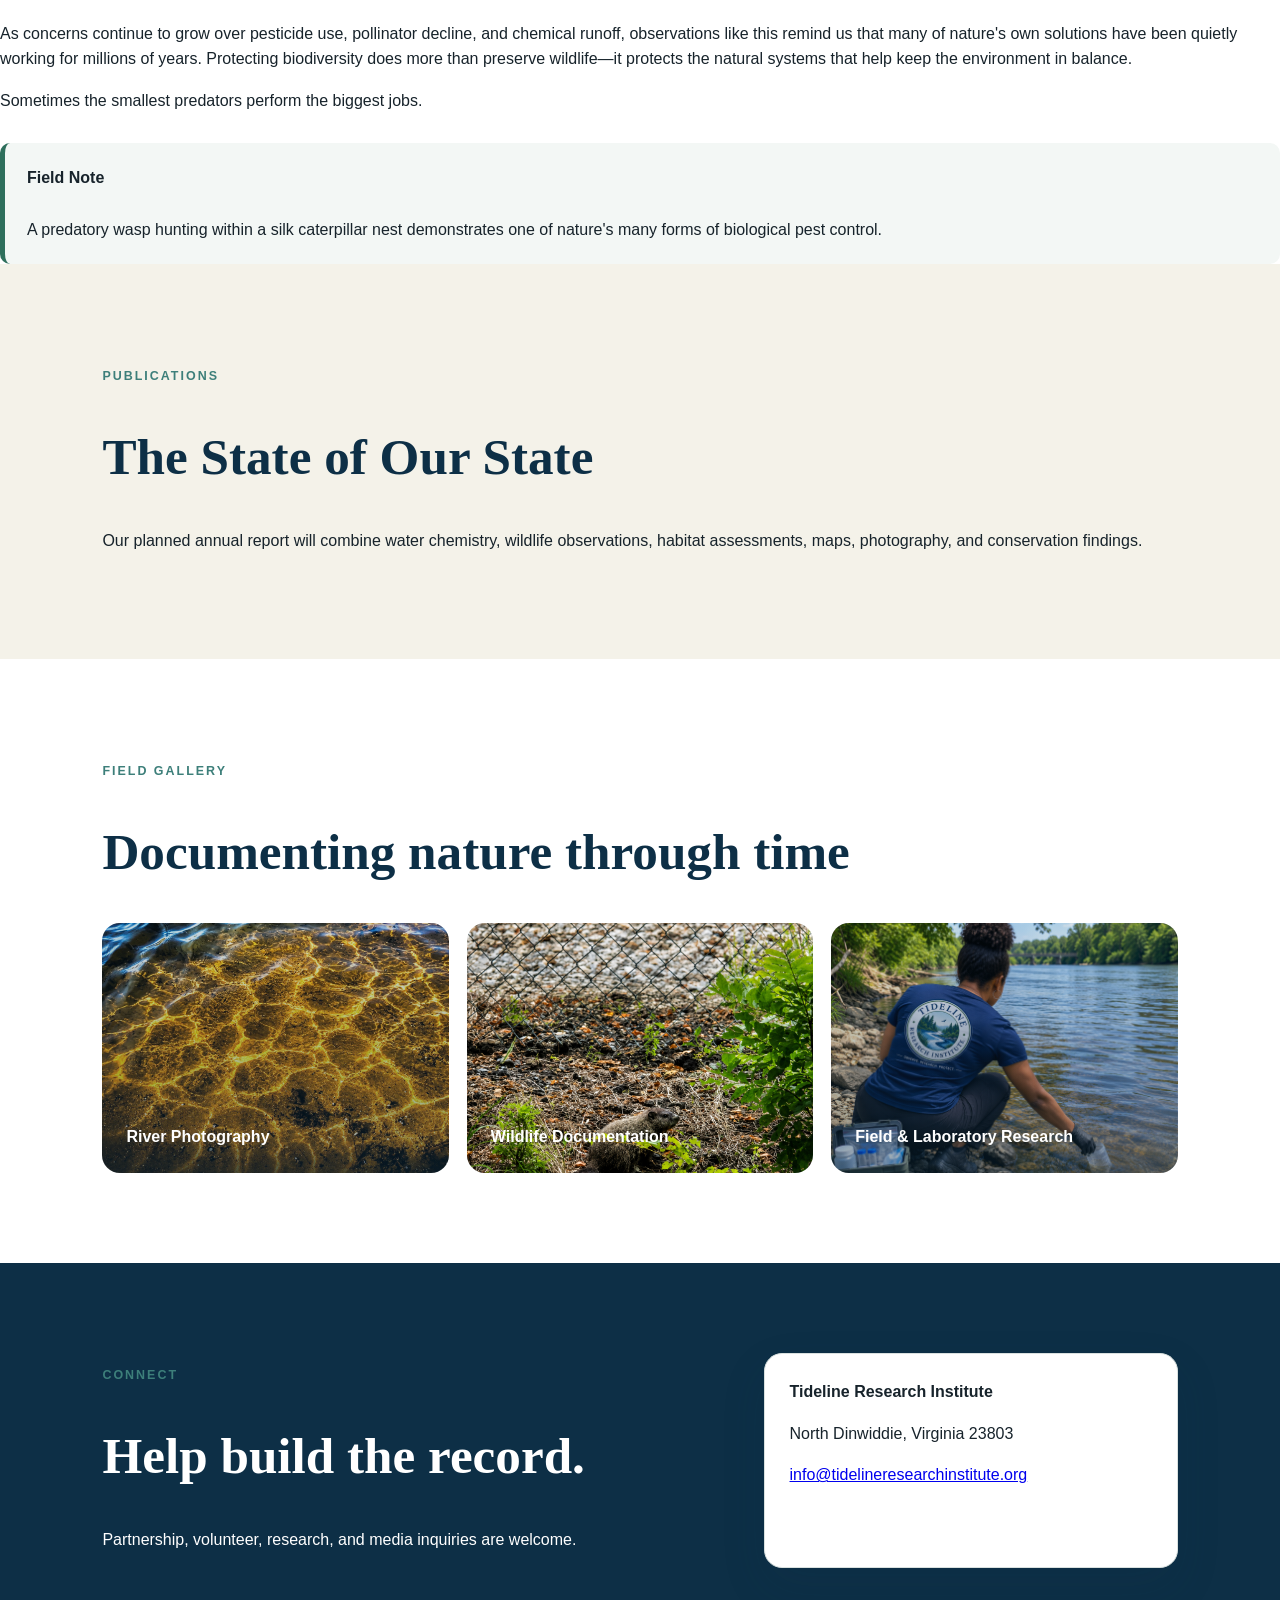
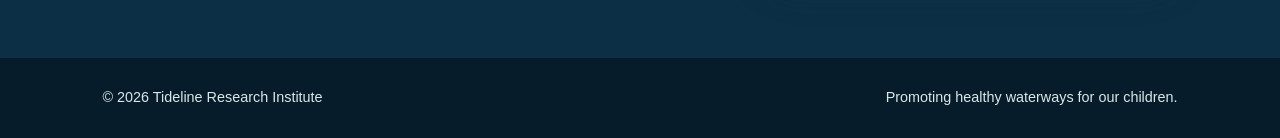
==== commit 195d2564: "Update index.html update photo" ====
--- a/index.html
+++ b/index.html
@@ -212,7 +212,7 @@
    <div style="
 background:
 linear-gradient(rgba(13,47,70,.12), rgba(13,47,70,.42)),
-url('22906DB4-4F8C-4349-9549-8721A0DA4881.png');
+url('8D7BD7A1-A616-4B25-BB4C-F1011125D2D3.png');
 background-size:cover;
 background-position:center center;
 background-repeat:no-repeat;
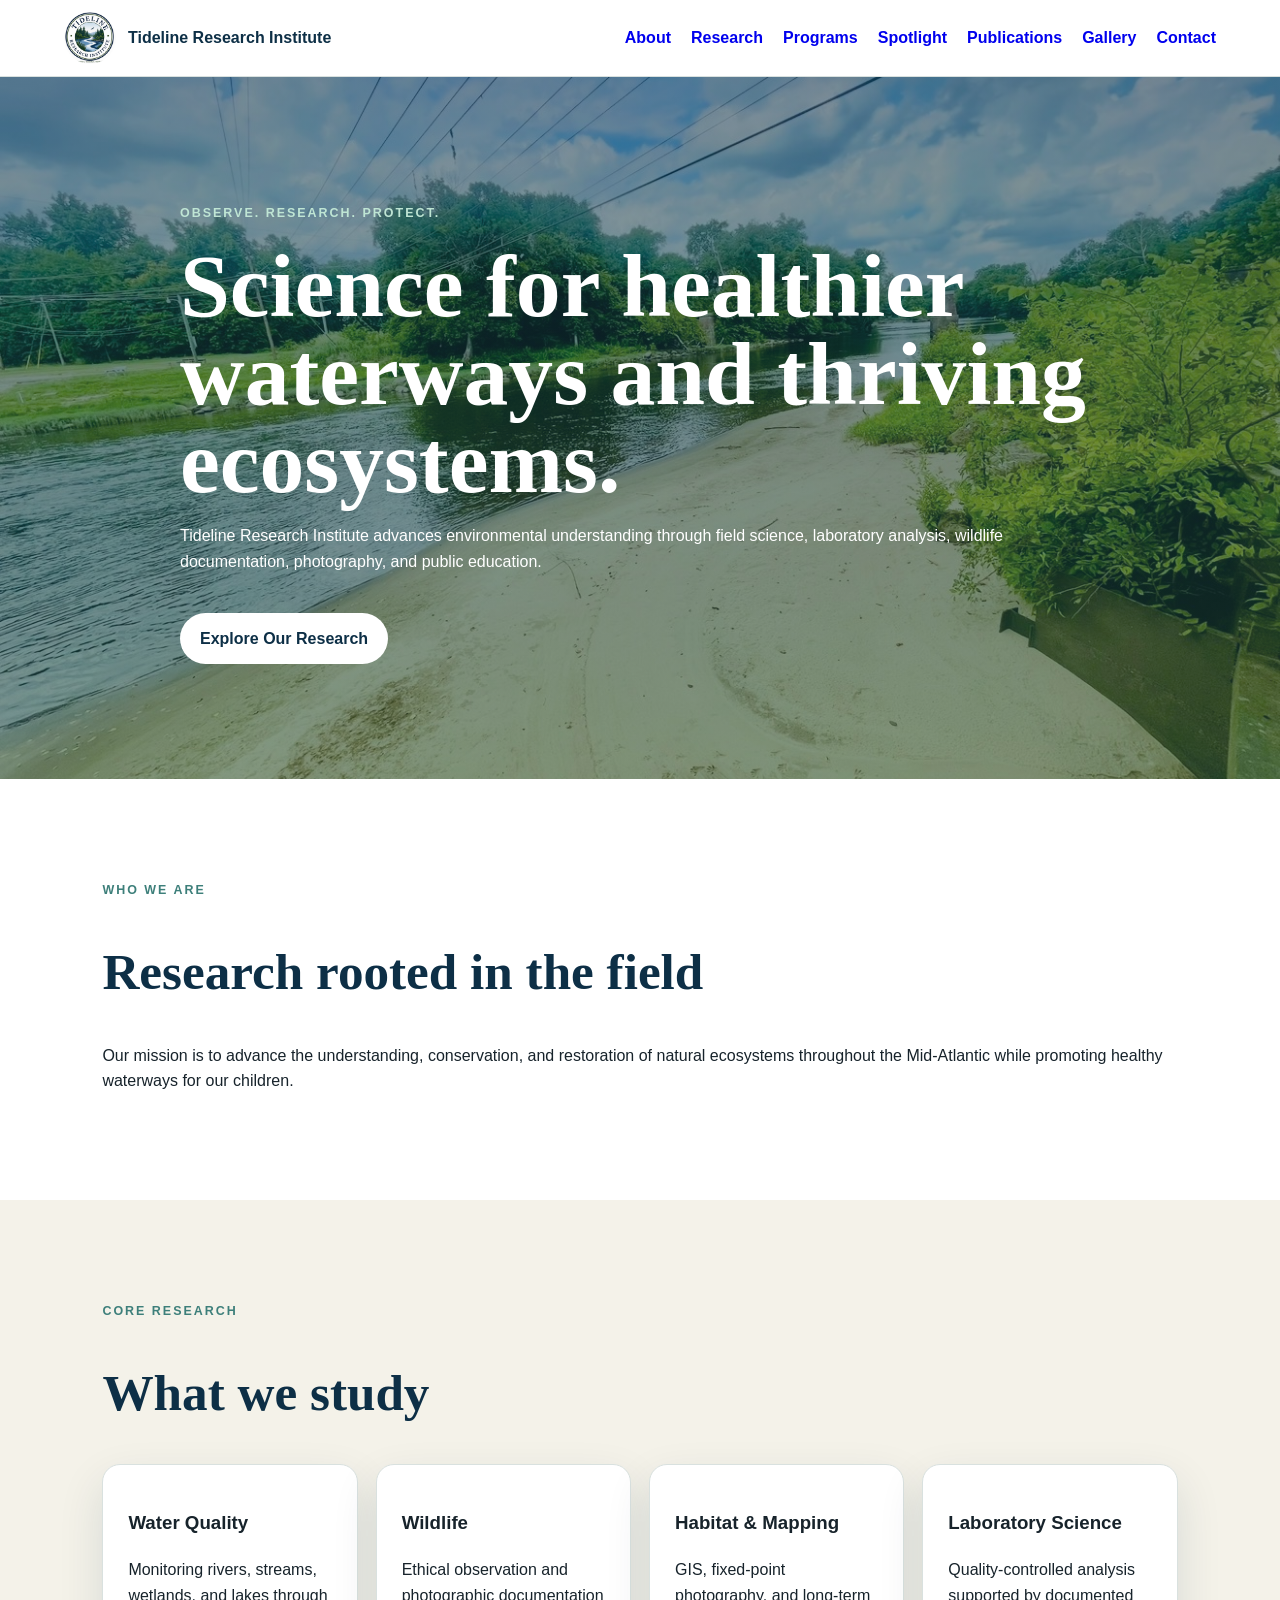
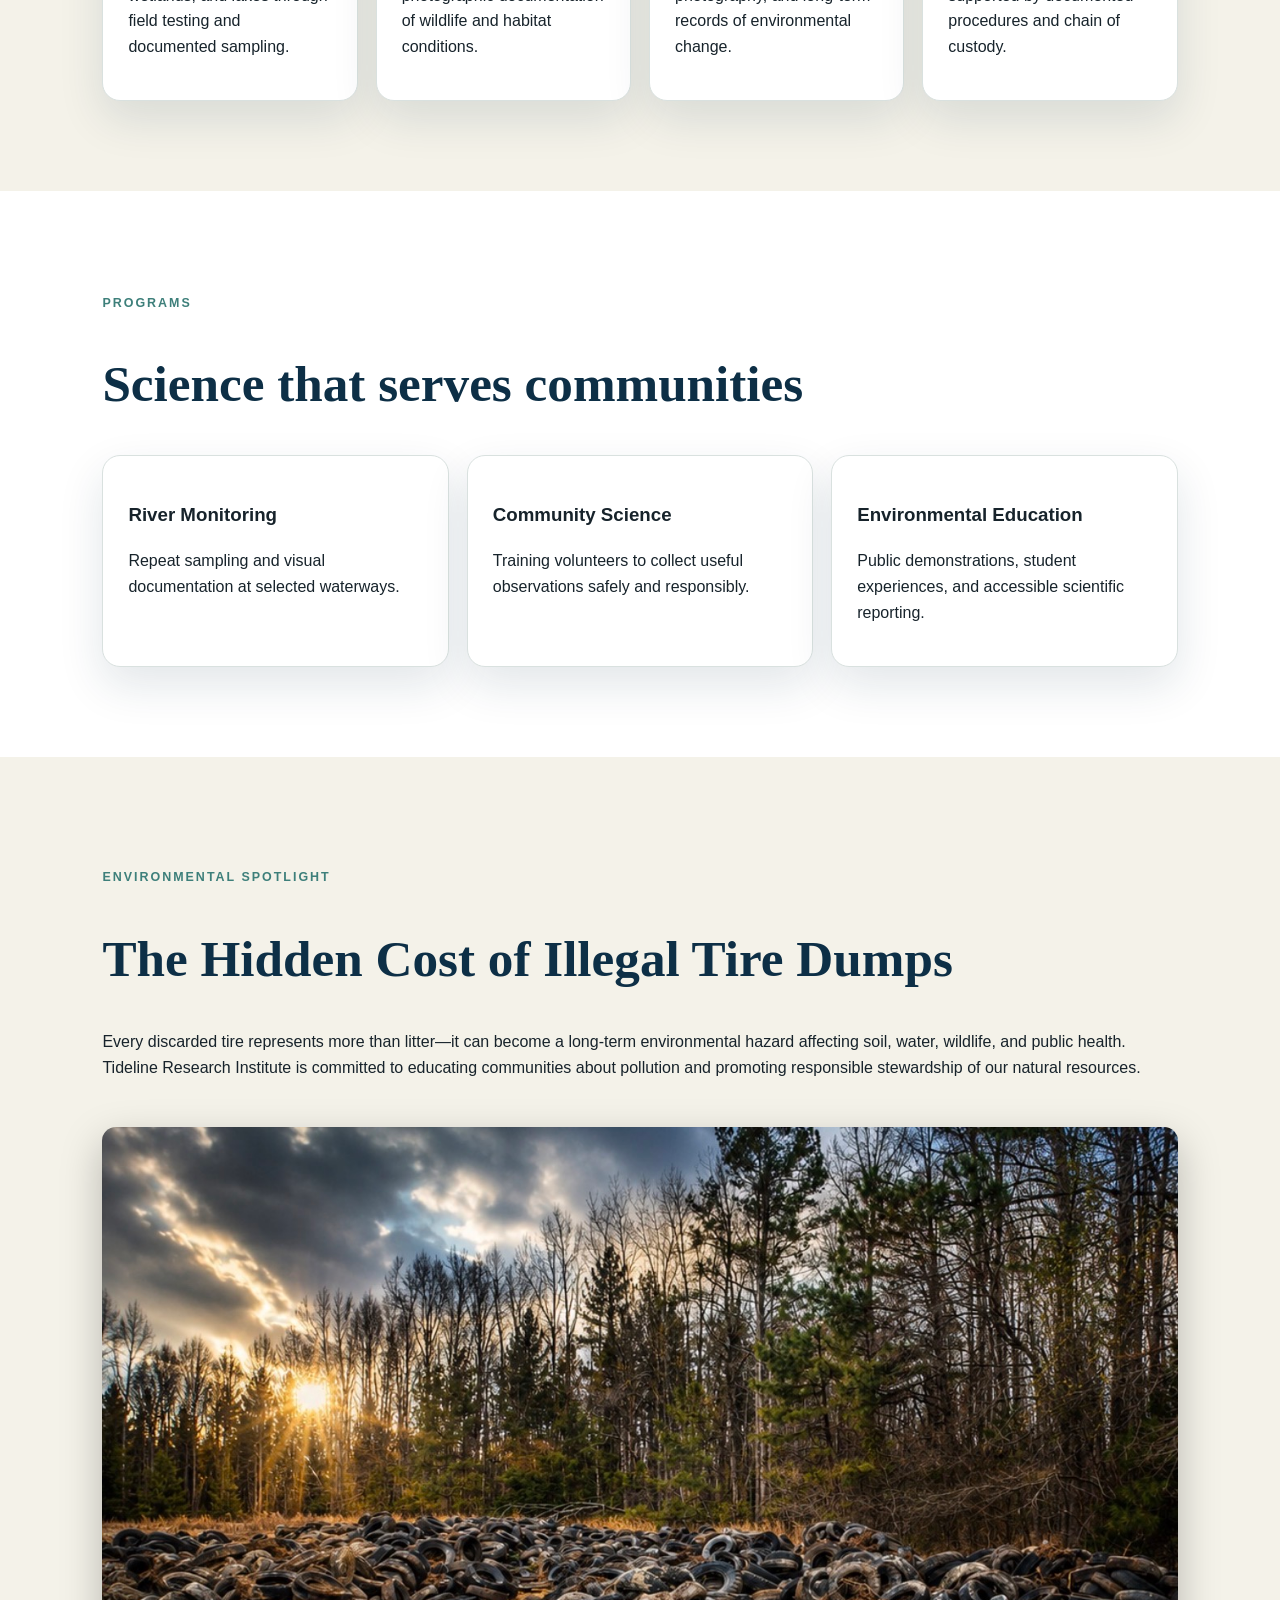
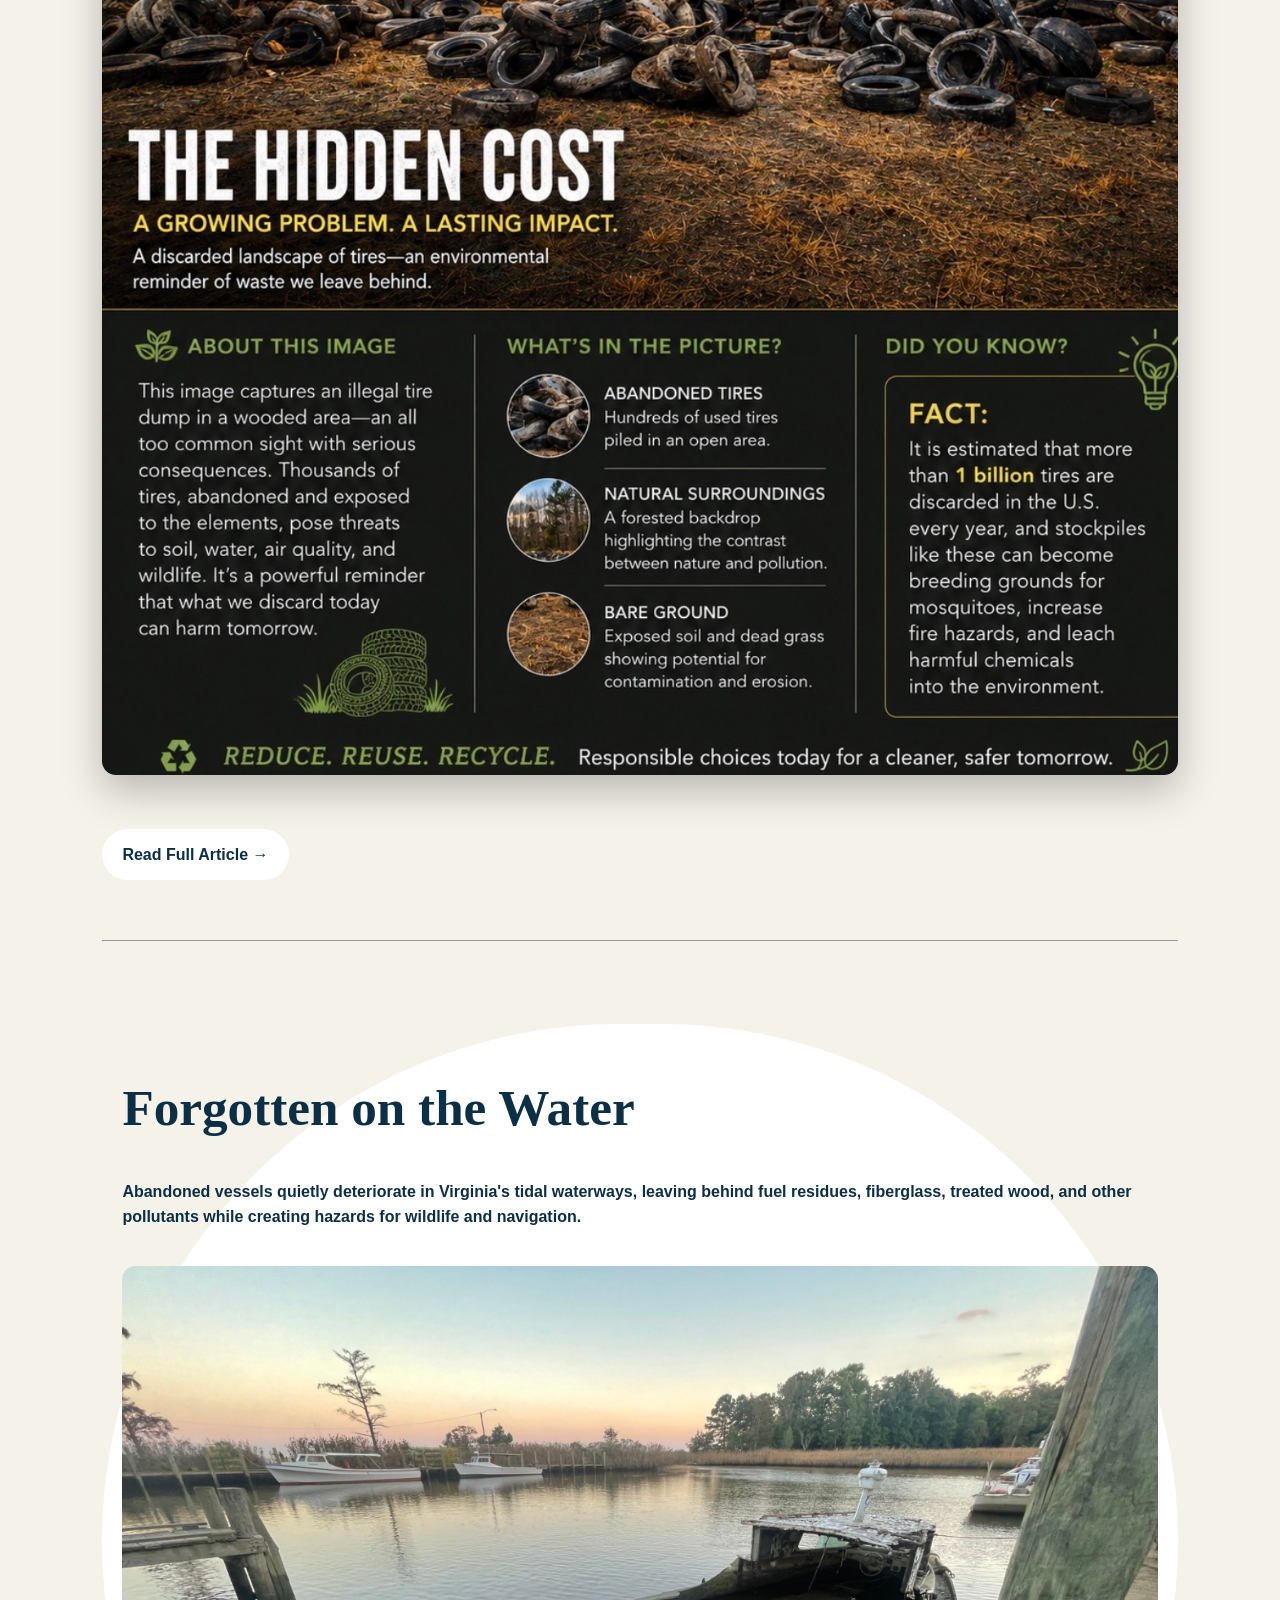
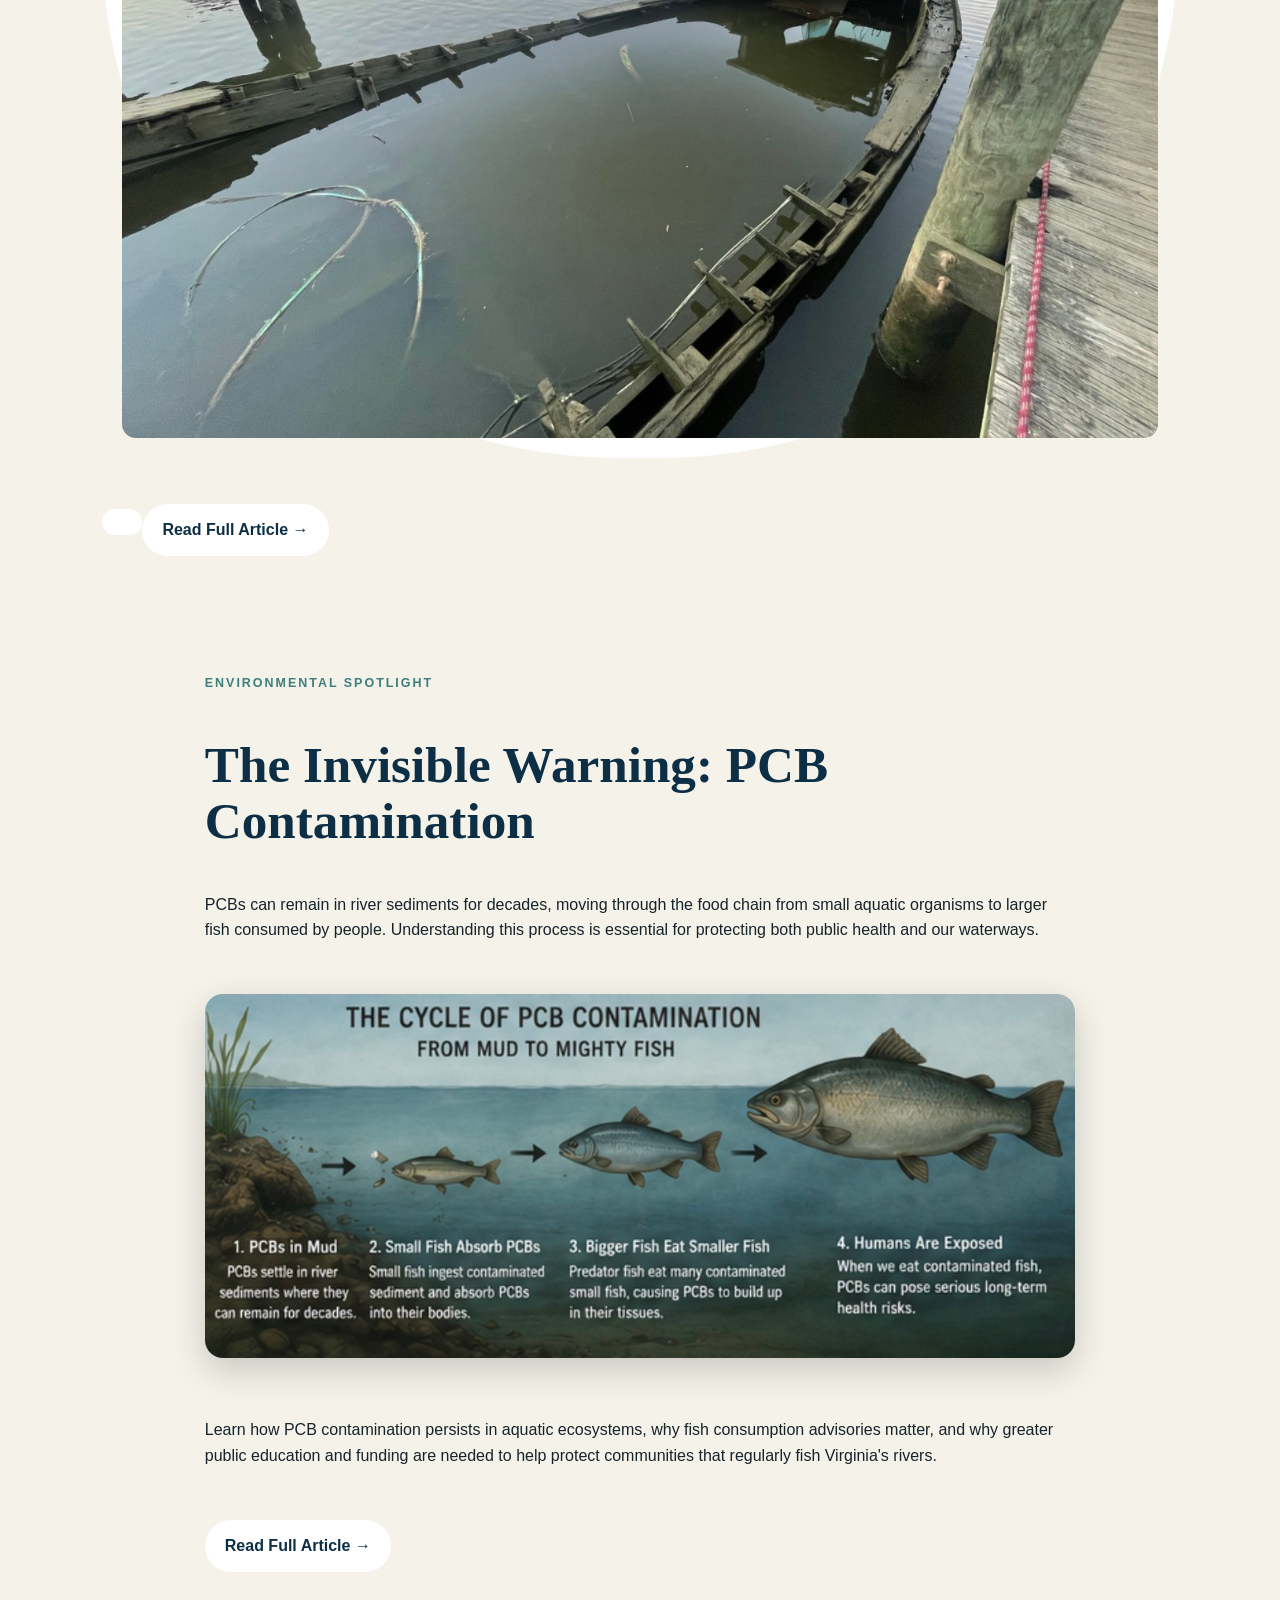
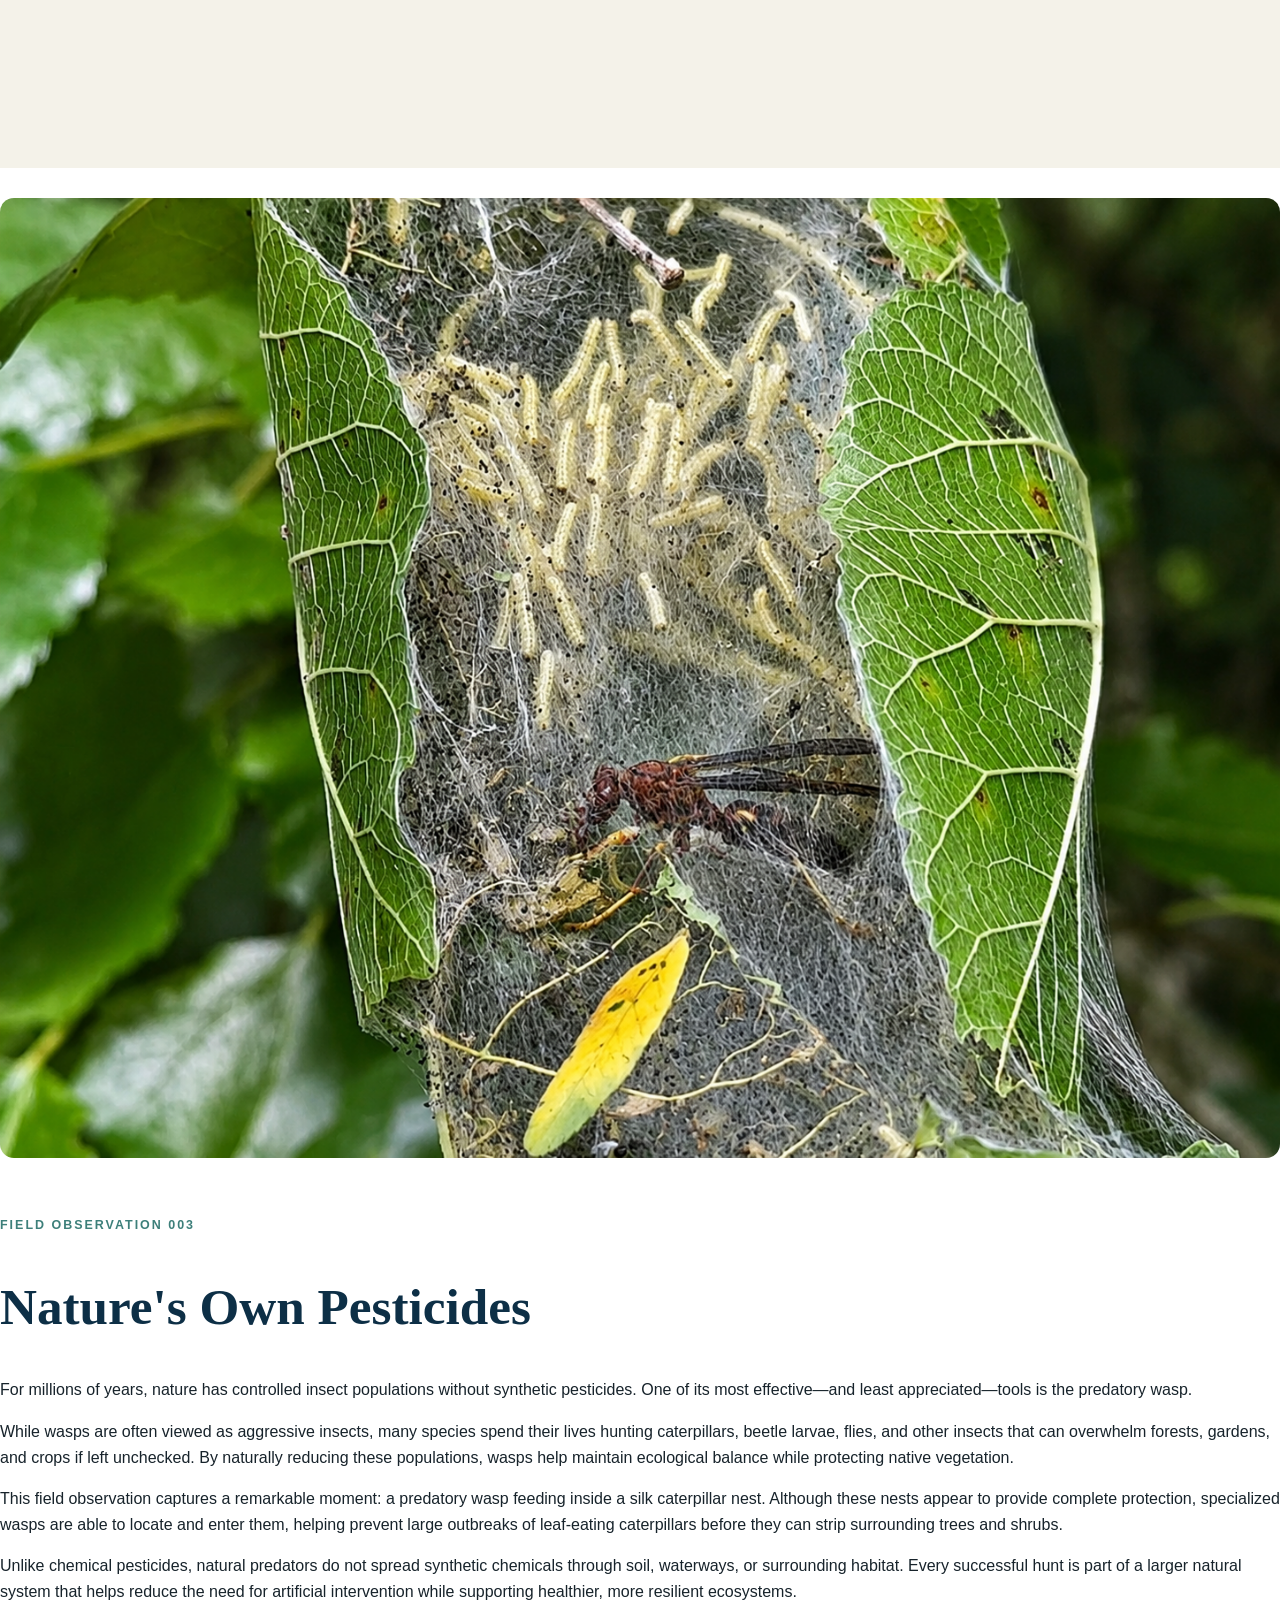
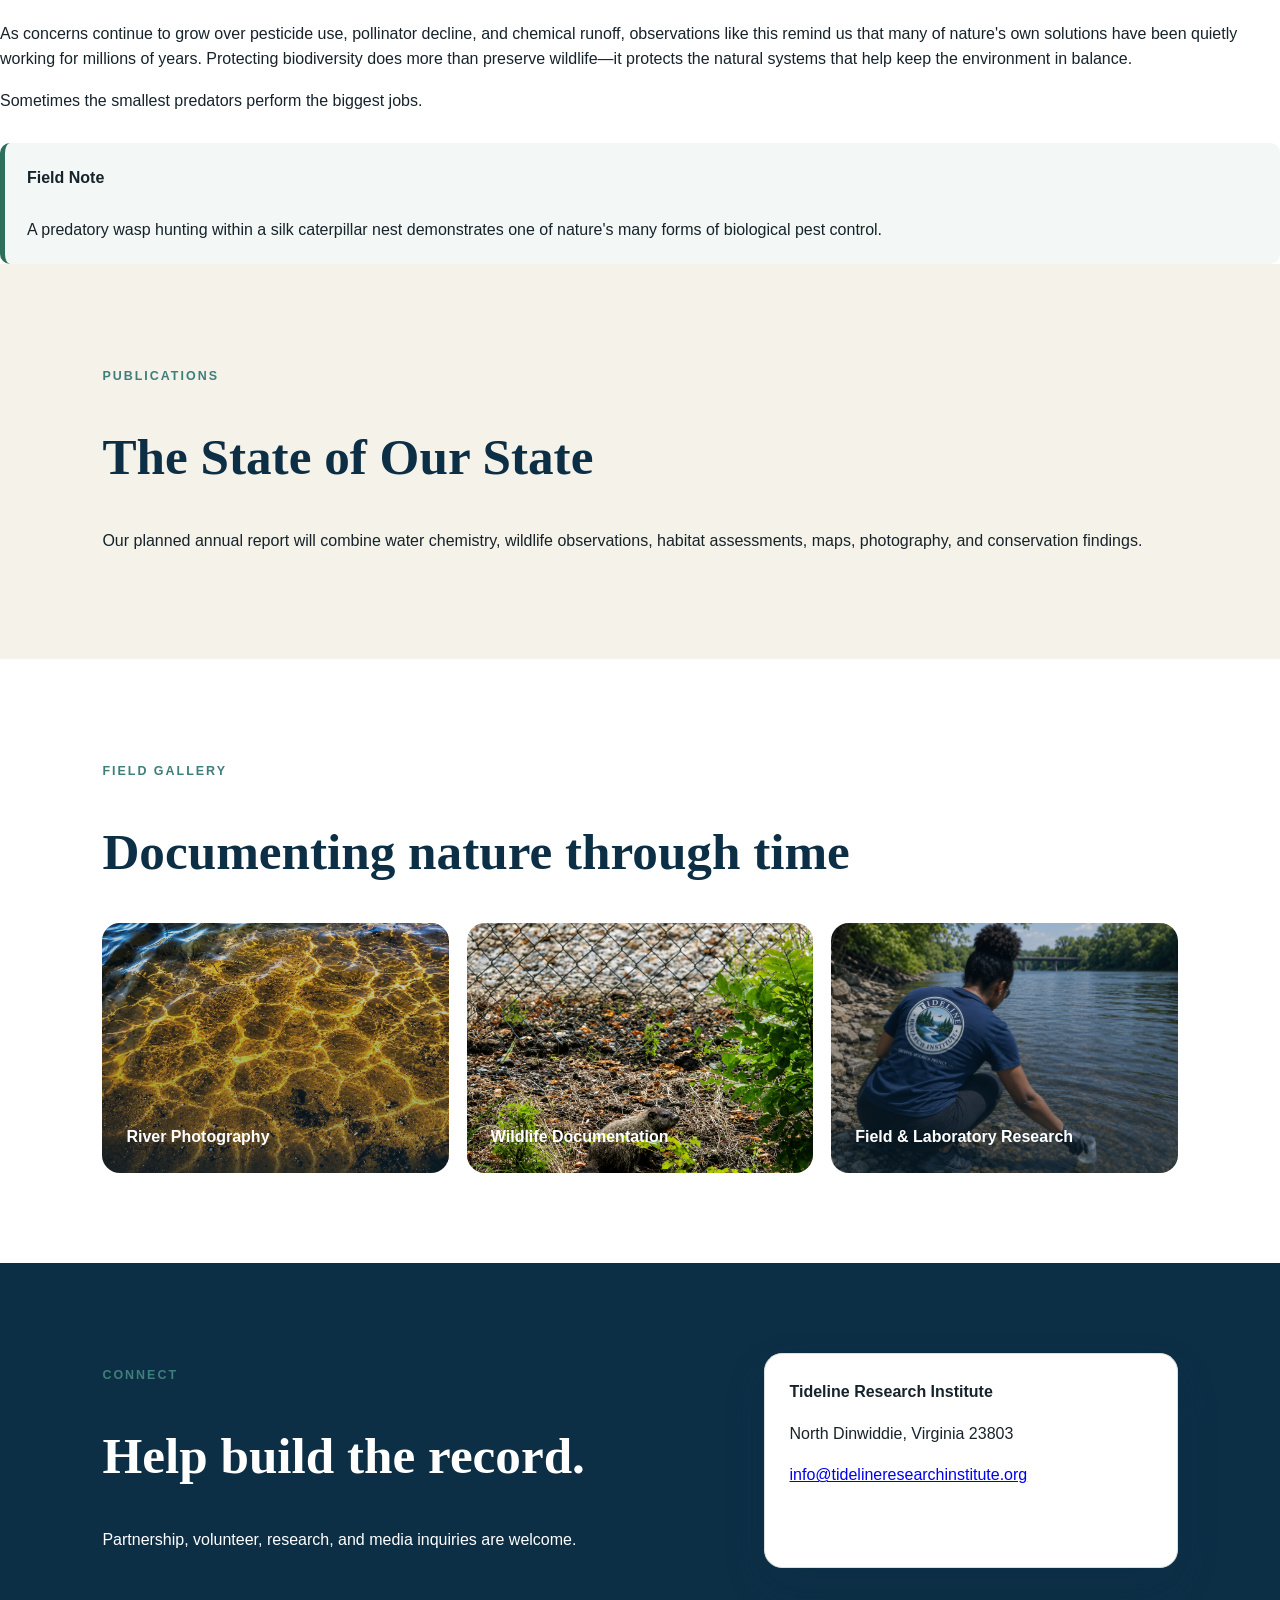
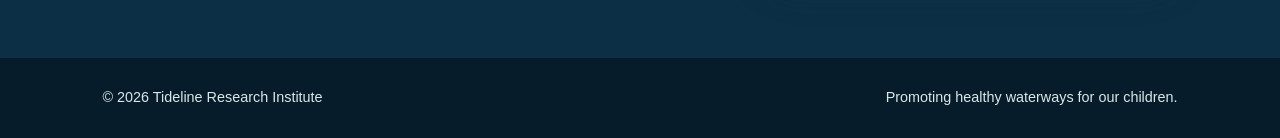
==== commit 46ca52f0: "Update index.html Add Field & Laboratory Research page" ====
--- a/index.html
+++ b/index.html
@@ -192,7 +192,8 @@
   <p class="eyebrow">Field Gallery</p>
   <h2>Documenting nature through time</h2>
   <div class="gallery">
-    <div style="
+  <a href="riverphotography.html" style="text-decoration:none;color:inherit;">
+<div style="
 background:
 linear-gradient(rgba(13,47,70,.18), rgba(13,47,70,.45)),
 url('IMG_0244.jpeg');
@@ -201,24 +202,37 @@
 ">
 River Photography
 </div>
+</a>
+<a href="wildlife.html" style="text-decoration:none;color:inherit;">
+
 <div style="
 background-image:url('D9C00184-7600-45F3-8F25-3B37F26868F0.png');
 background-size:cover;
 background-position:center center;
 background-repeat:no-repeat;
 ">
-    Wildlife Documentation
-</div>
-   <div style="
+
+Wildlife Documentation
+
+</div>
+
+</a>
+   <a href="fieldresearch.html" style="text-decoration:none;color:inherit;">
+
+<div style="
 background:
-linear-gradient(rgba(13,47,70,.12), rgba(13,47,70,.42)),
-url('8D7BD7A1-A616-4B25-BB4C-F1011125D2D3.png');
+linear-gradient(rgba(13,47,70,.15),rgba(13,47,70,.45)),
+url('22906DB4-4F8C-4349-9549-8721A0DA4881.png');
 background-size:cover;
-background-position:center center;
+background-position:center;
 background-repeat:no-repeat;
 ">
+
 Field & Laboratory Research
-</div>
+
+</div>
+
+</a>
   </div>
 </section>
 
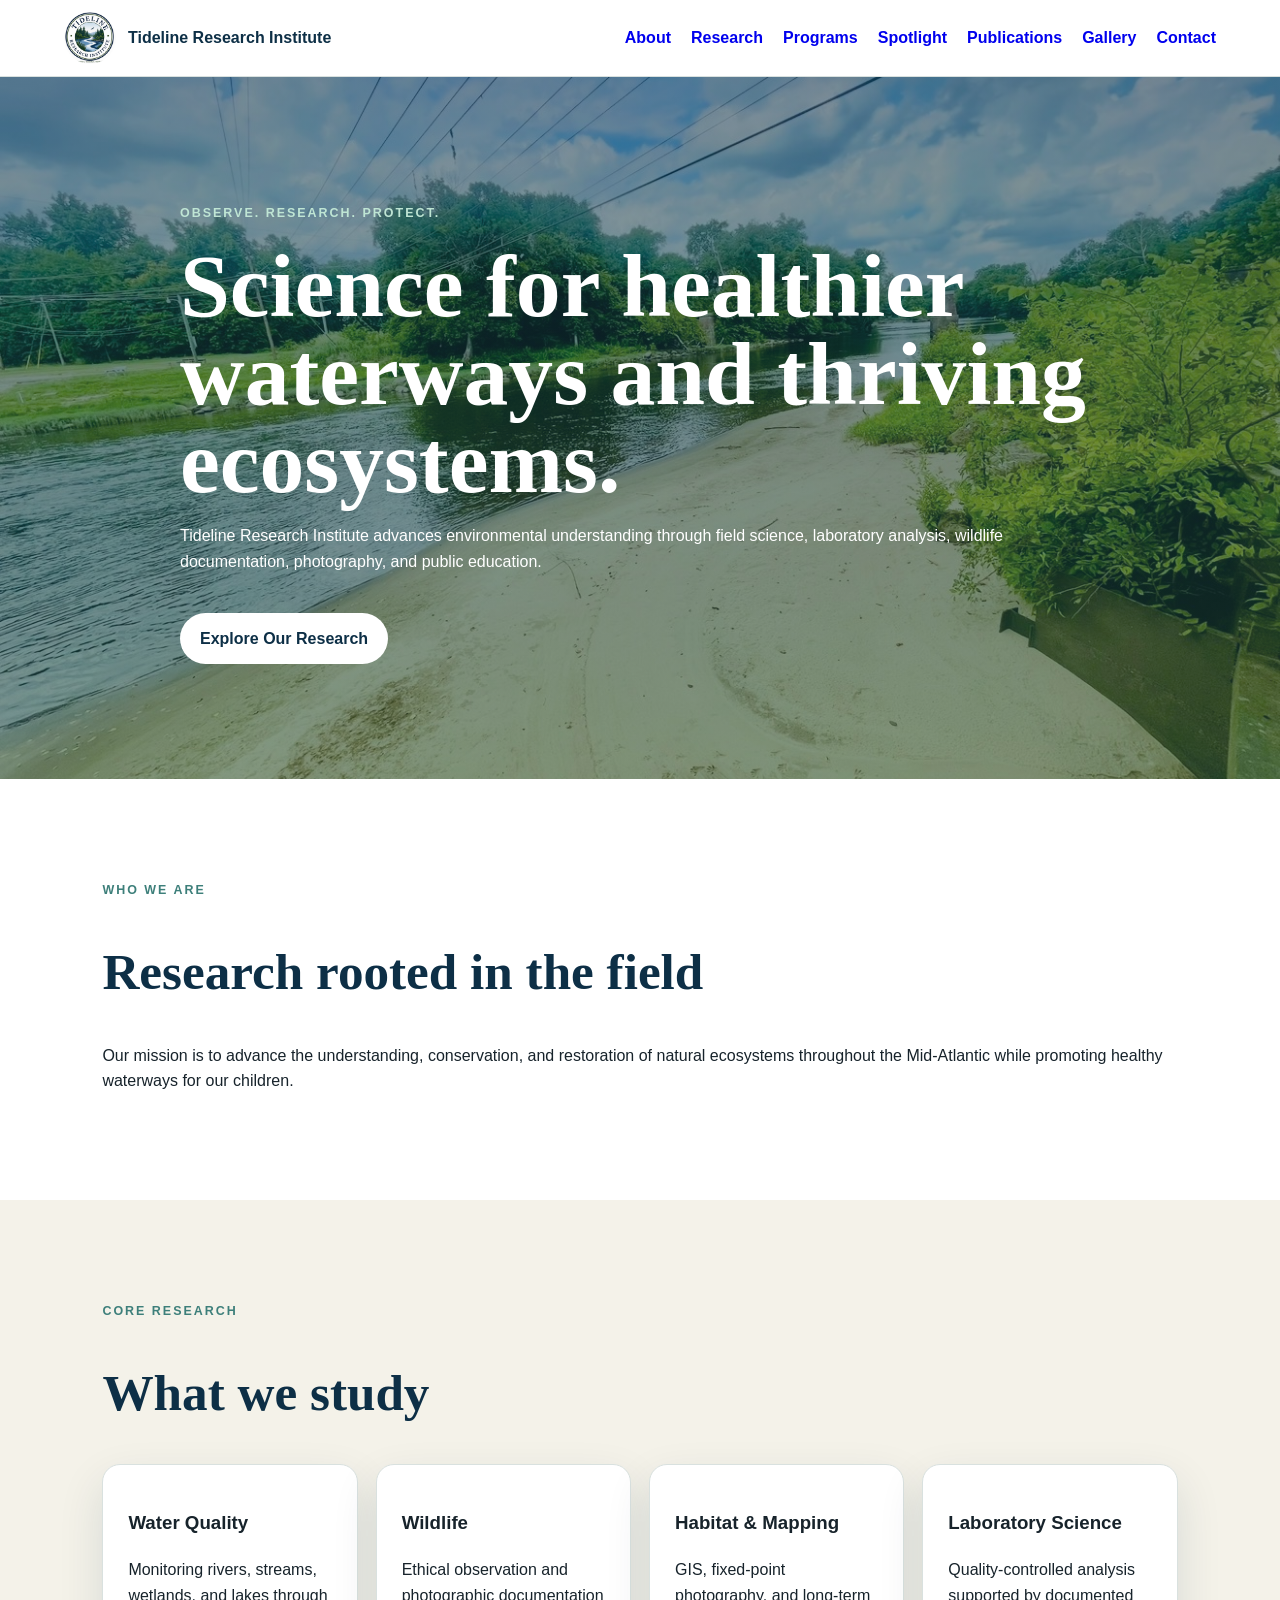
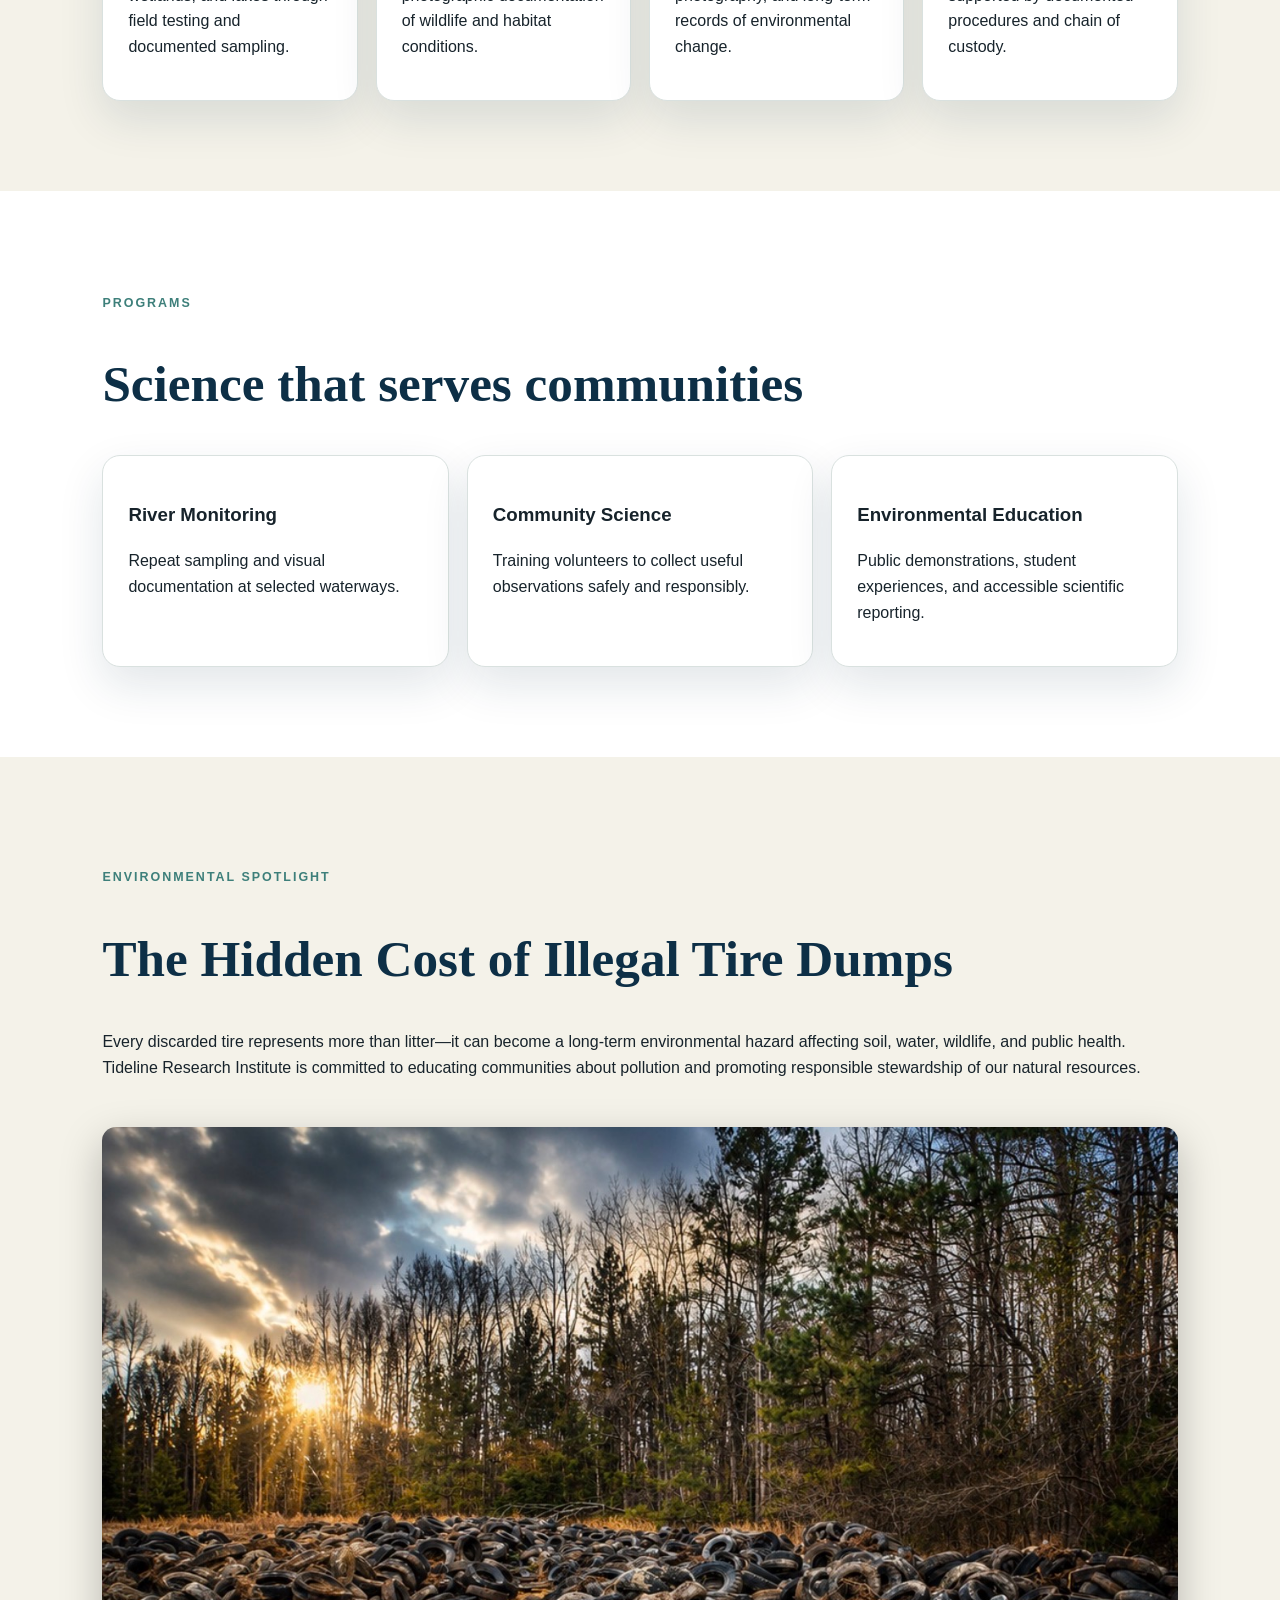
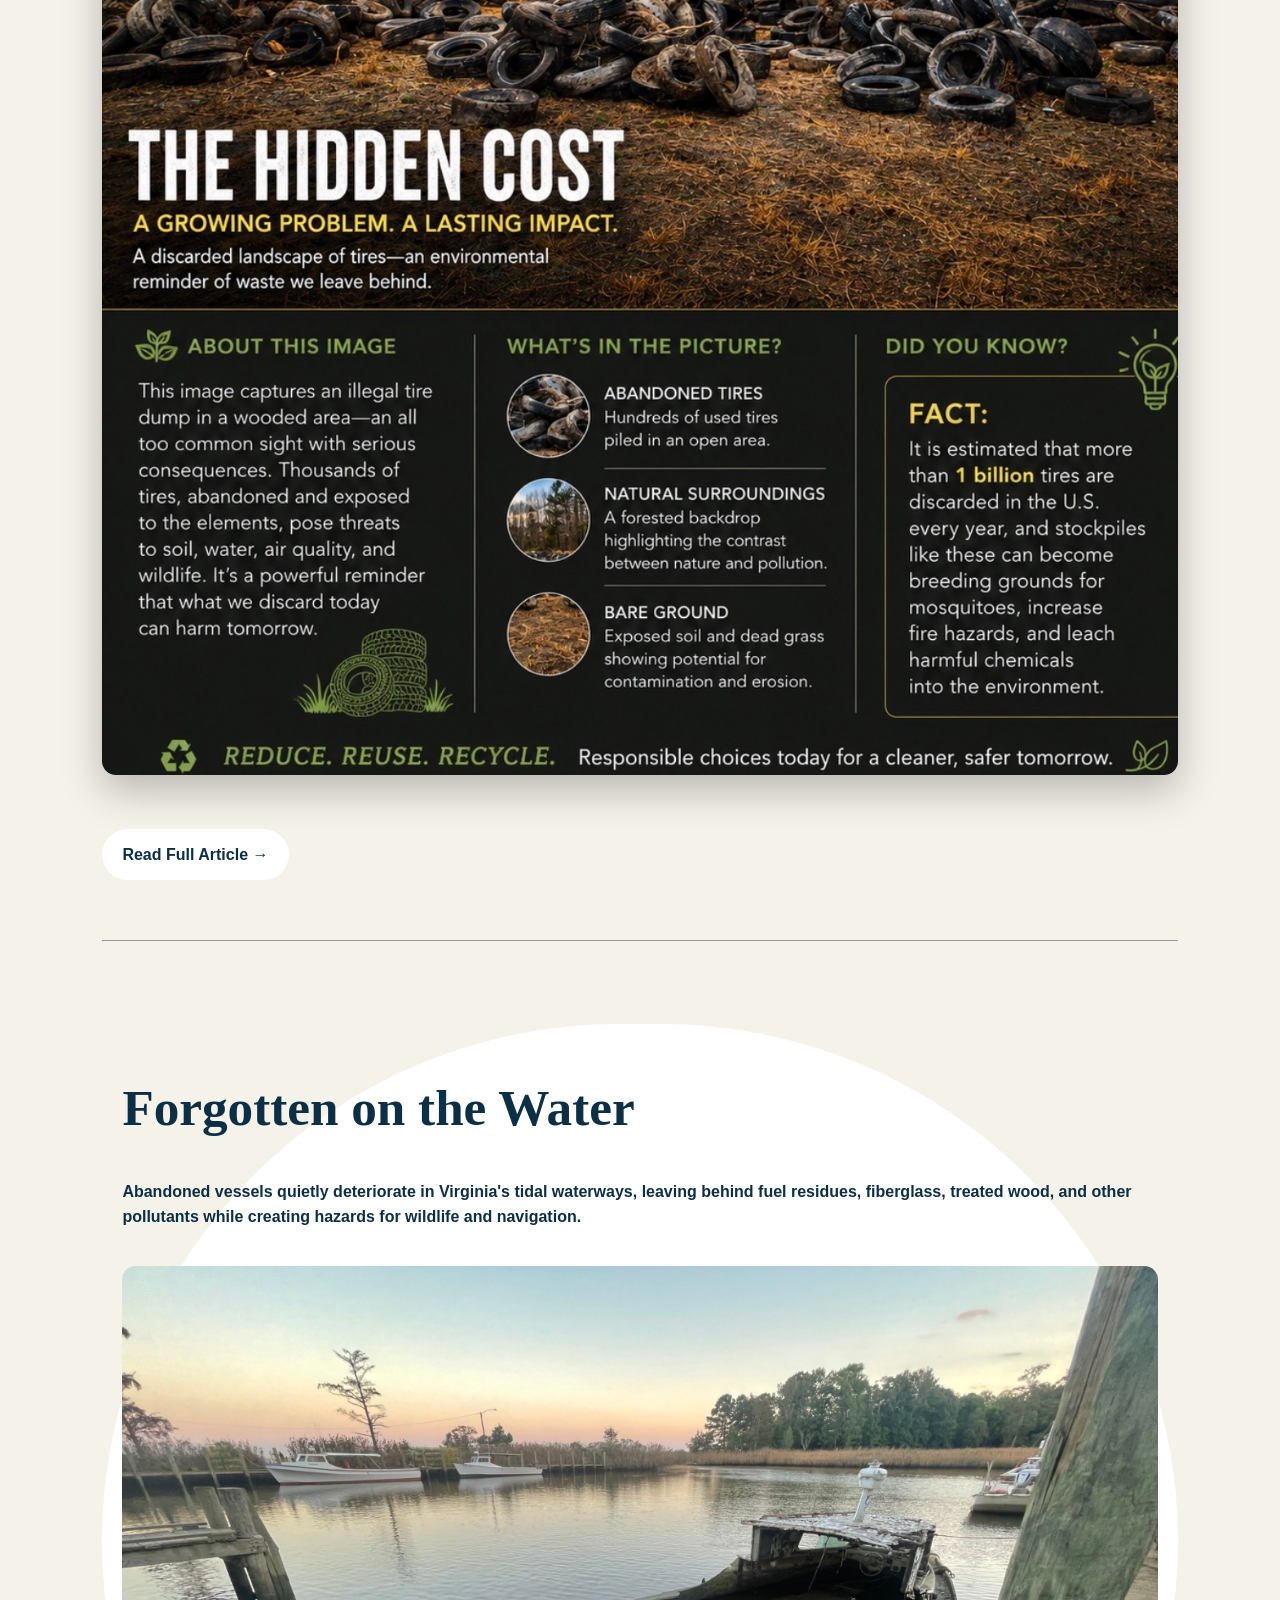
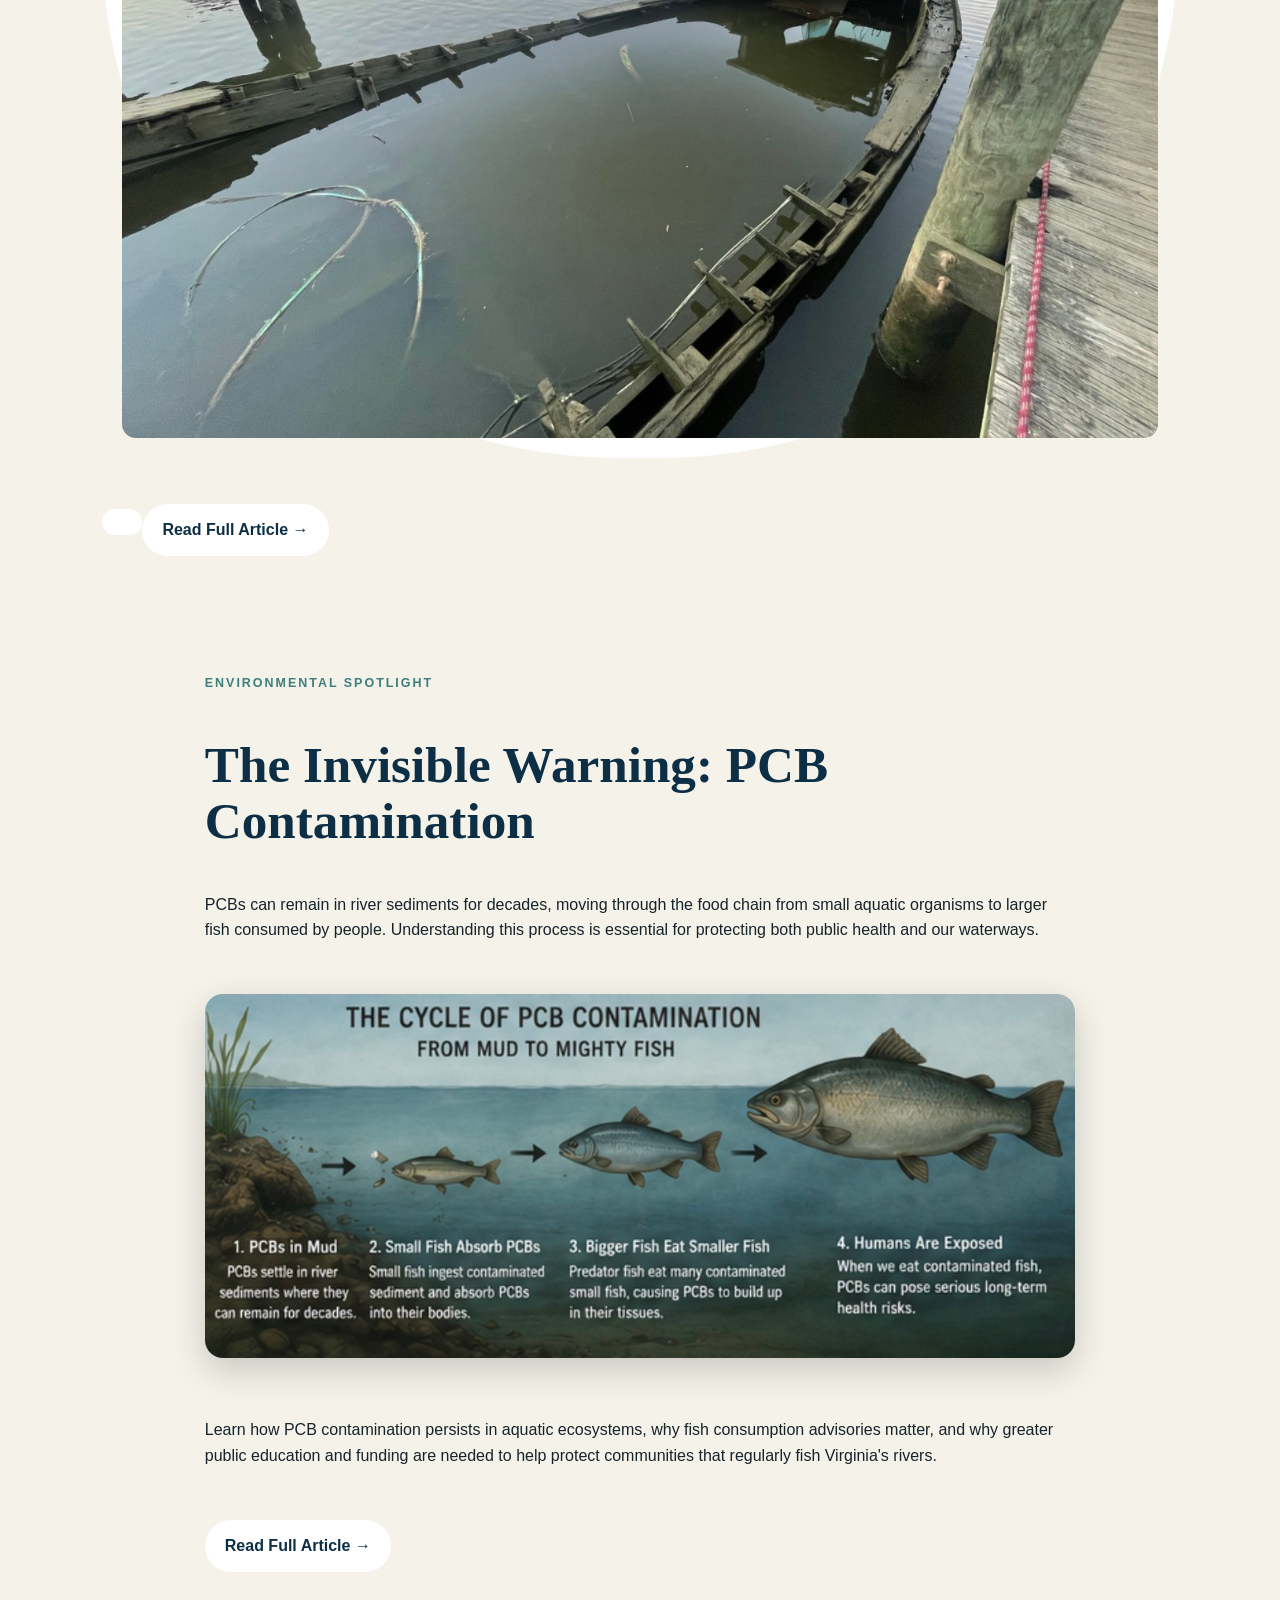
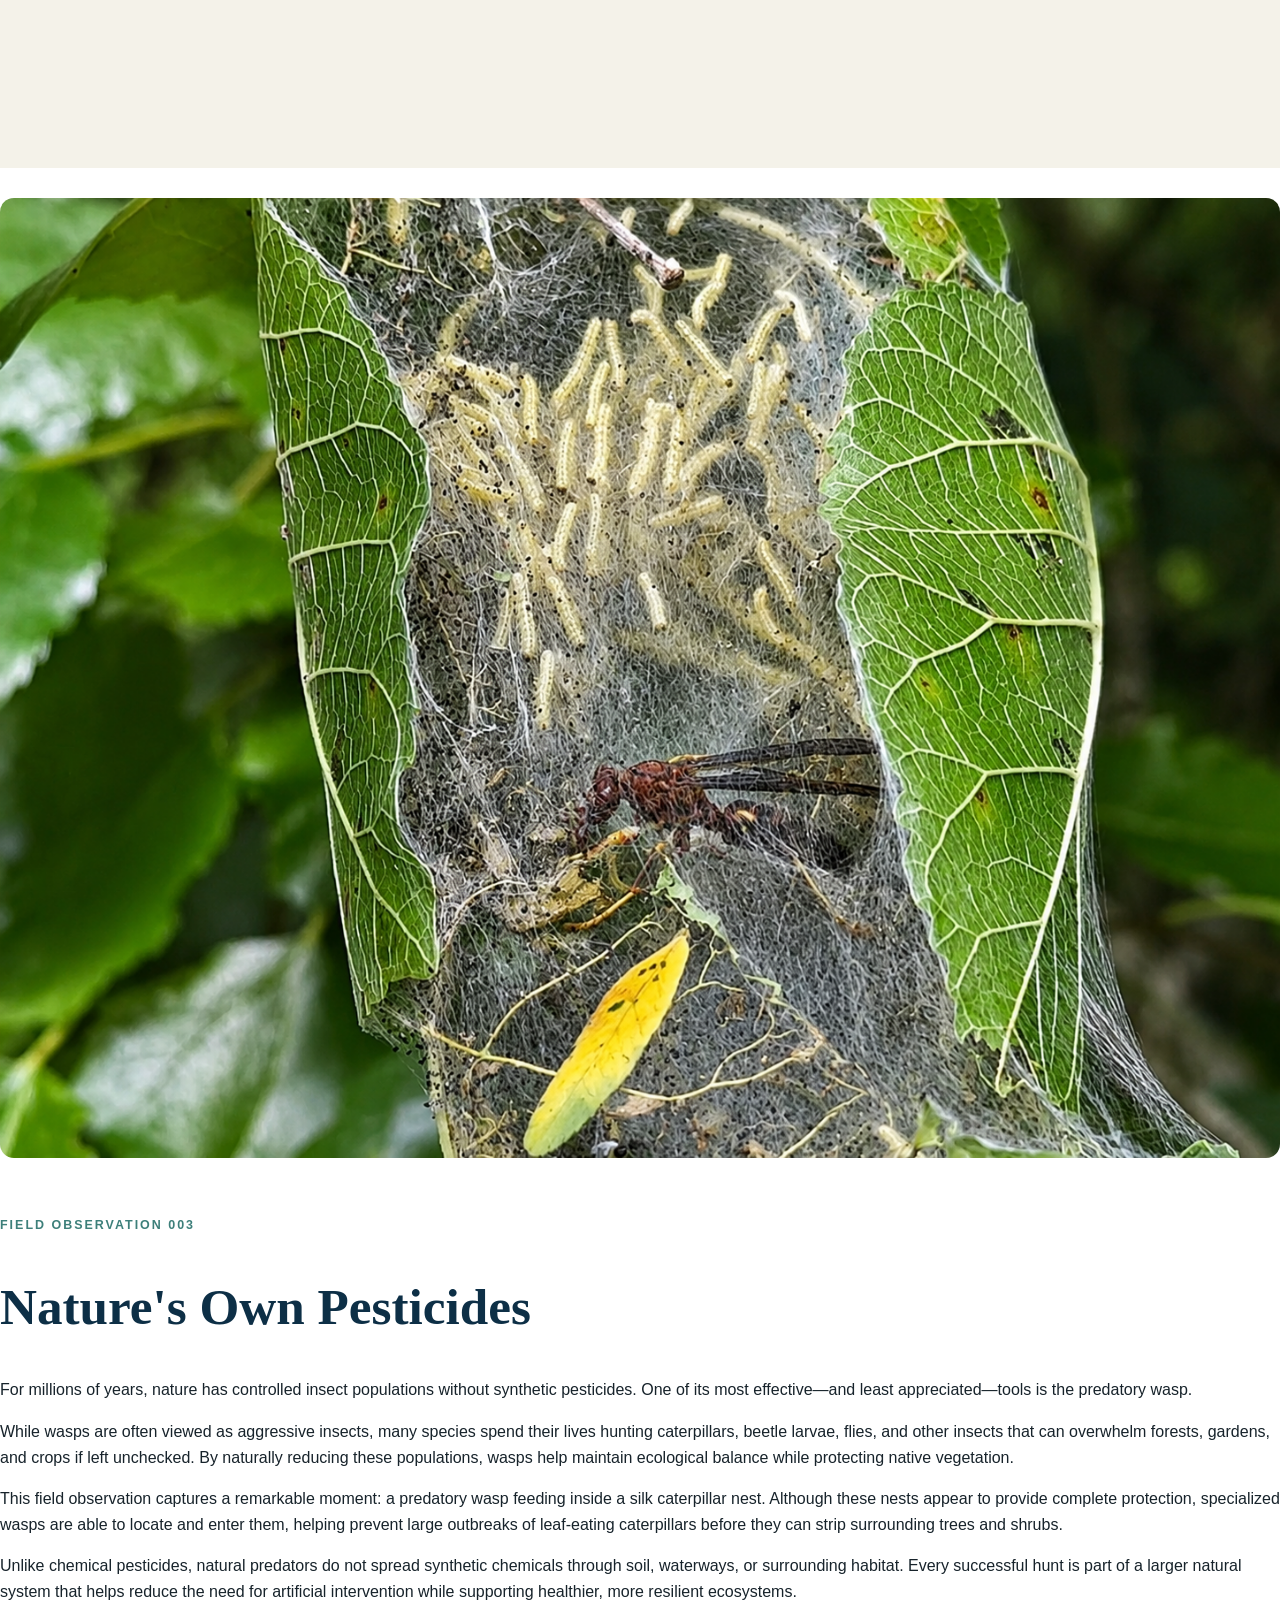
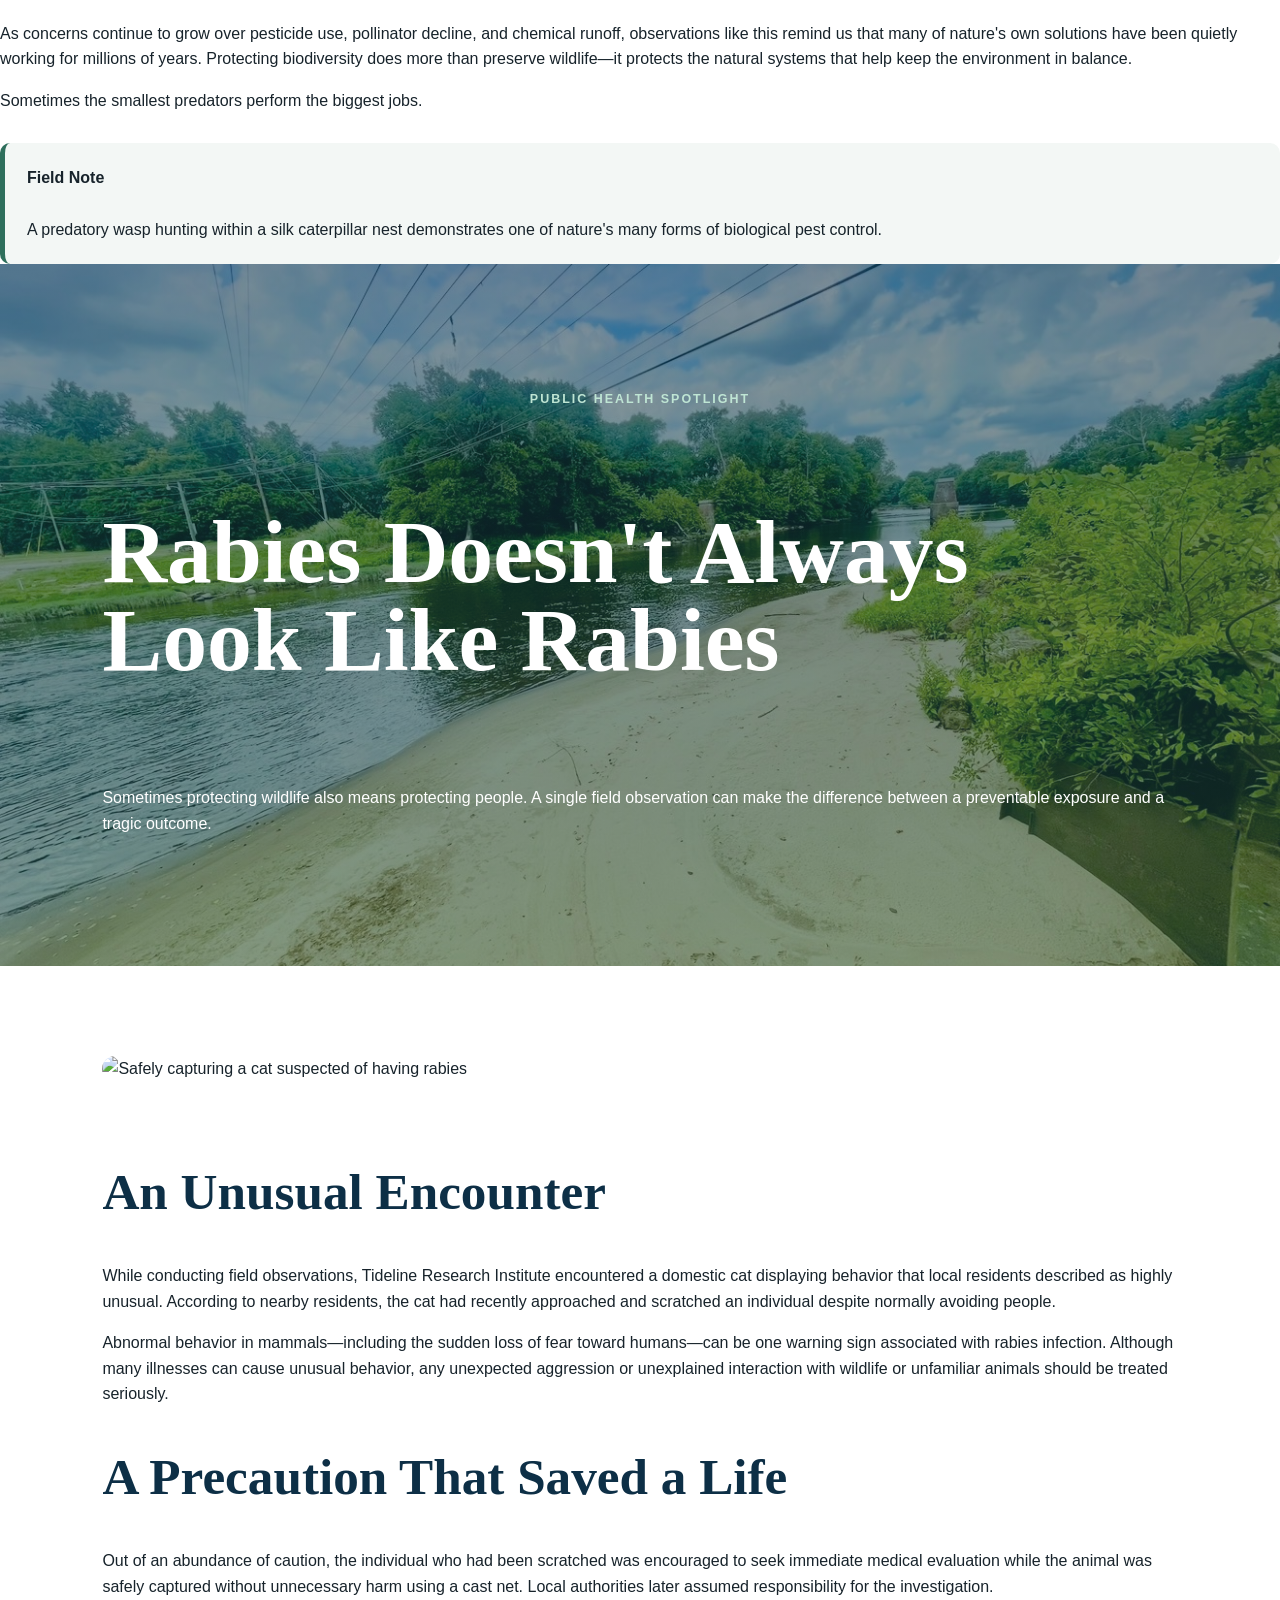
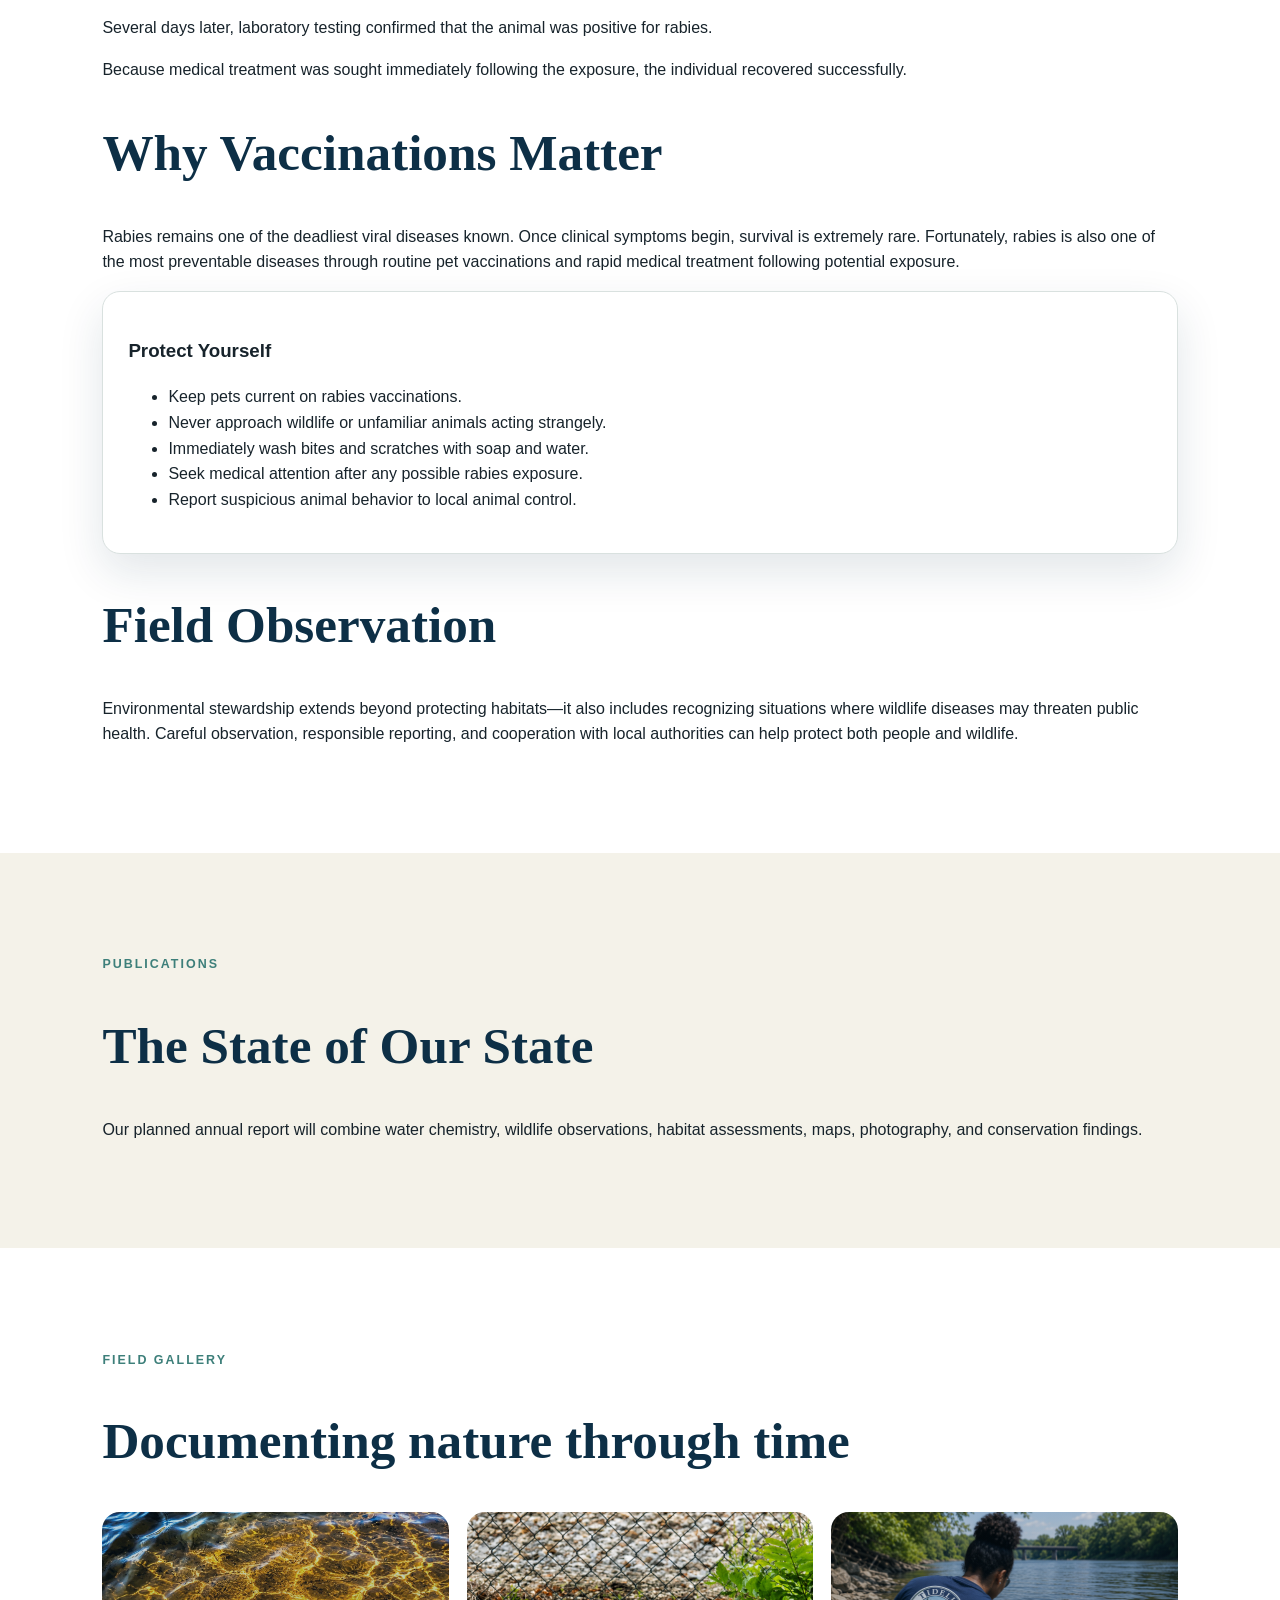
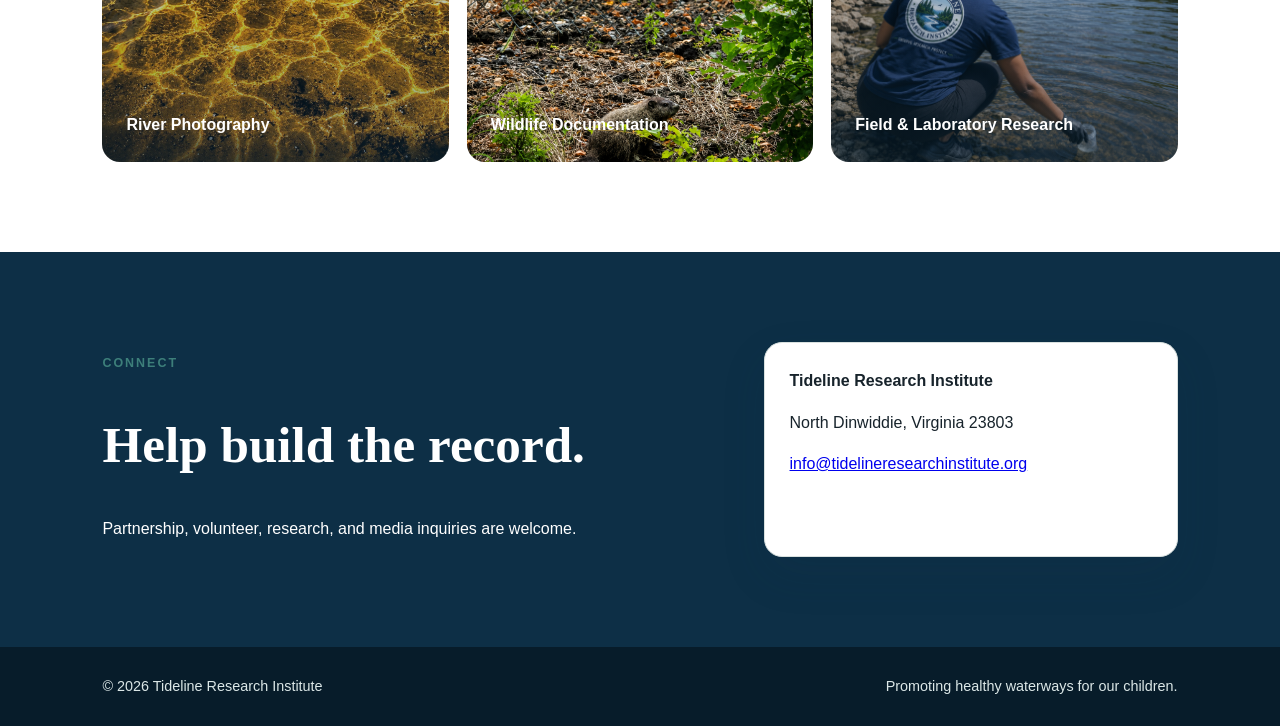
==== commit 29faad10: "Update index.html Add Public Health & Wildlife section" ====
--- a/index.html
+++ b/index.html
@@ -182,6 +182,98 @@
 <strong>Field Note</strong><br><br>
 A predatory wasp hunting within a silk caterpillar nest demonstrates one of nature's many forms of biological pest control.
 </div>
+
+  <section class="hero">
+
+<p class="eyebrow">PUBLIC HEALTH SPOTLIGHT</p>
+
+<h1>Rabies Doesn't Always Look Like Rabies</h1>
+
+<p>
+Sometimes protecting wildlife also means protecting people. A single field observation can make the difference between a preventable exposure and a tragic outcome.
+</p>
+
+</section>
+
+<section class="section">
+
+<img
+src="rabies-cat.jpg"
+alt="Safely capturing a cat suspected of having rabies"
+style="width:100%;border-radius:22px;margin-bottom:40px;">
+
+<h2>An Unusual Encounter</h2>
+
+<p>
+
+While conducting field observations, Tideline Research Institute encountered a domestic cat displaying behavior that local residents described as highly unusual. According to nearby residents, the cat had recently approached and scratched an individual despite normally avoiding people.
+
+</p>
+
+<p>
+
+Abnormal behavior in mammals—including the sudden loss of fear toward humans—can be one warning sign associated with rabies infection. Although many illnesses can cause unusual behavior, any unexpected aggression or unexplained interaction with wildlife or unfamiliar animals should be treated seriously.
+
+</p>
+
+<h2>A Precaution That Saved a Life</h2>
+
+<p>
+
+Out of an abundance of caution, the individual who had been scratched was encouraged to seek immediate medical evaluation while the animal was safely captured without unnecessary harm using a cast net. Local authorities later assumed responsibility for the investigation.
+
+</p>
+
+<p>
+
+Several days later, laboratory testing confirmed that the animal was positive for rabies.
+
+</p>
+
+<p>
+
+Because medical treatment was sought immediately following the exposure, the individual recovered successfully.
+
+</p>
+
+<h2>Why Vaccinations Matter</h2>
+
+<p>
+
+Rabies remains one of the deadliest viral diseases known. Once clinical symptoms begin, survival is extremely rare. Fortunately, rabies is also one of the most preventable diseases through routine pet vaccinations and rapid medical treatment following potential exposure.
+
+</p>
+
+<div class="panel">
+
+<h3>Protect Yourself</h3>
+
+<ul>
+
+<li>Keep pets current on rabies vaccinations.</li>
+
+<li>Never approach wildlife or unfamiliar animals acting strangely.</li>
+
+<li>Immediately wash bites and scratches with soap and water.</li>
+
+<li>Seek medical attention after any possible rabies exposure.</li>
+
+<li>Report suspicious animal behavior to local animal control.</li>
+
+</ul>
+
+</div>
+
+<h2>Field Observation</h2>
+
+<p>
+
+Environmental stewardship extends beyond protecting habitats—it also includes recognizing situations where wildlife diseases may threaten public health. Careful observation, responsible reporting, and cooperation with local authorities can help protect both people and wildlife.
+
+</p>
+
+</section>
+  
 <section id="publications" class="section alt">
   <p class="eyebrow">Publications</p>
   <h2>The State of Our State</h2>
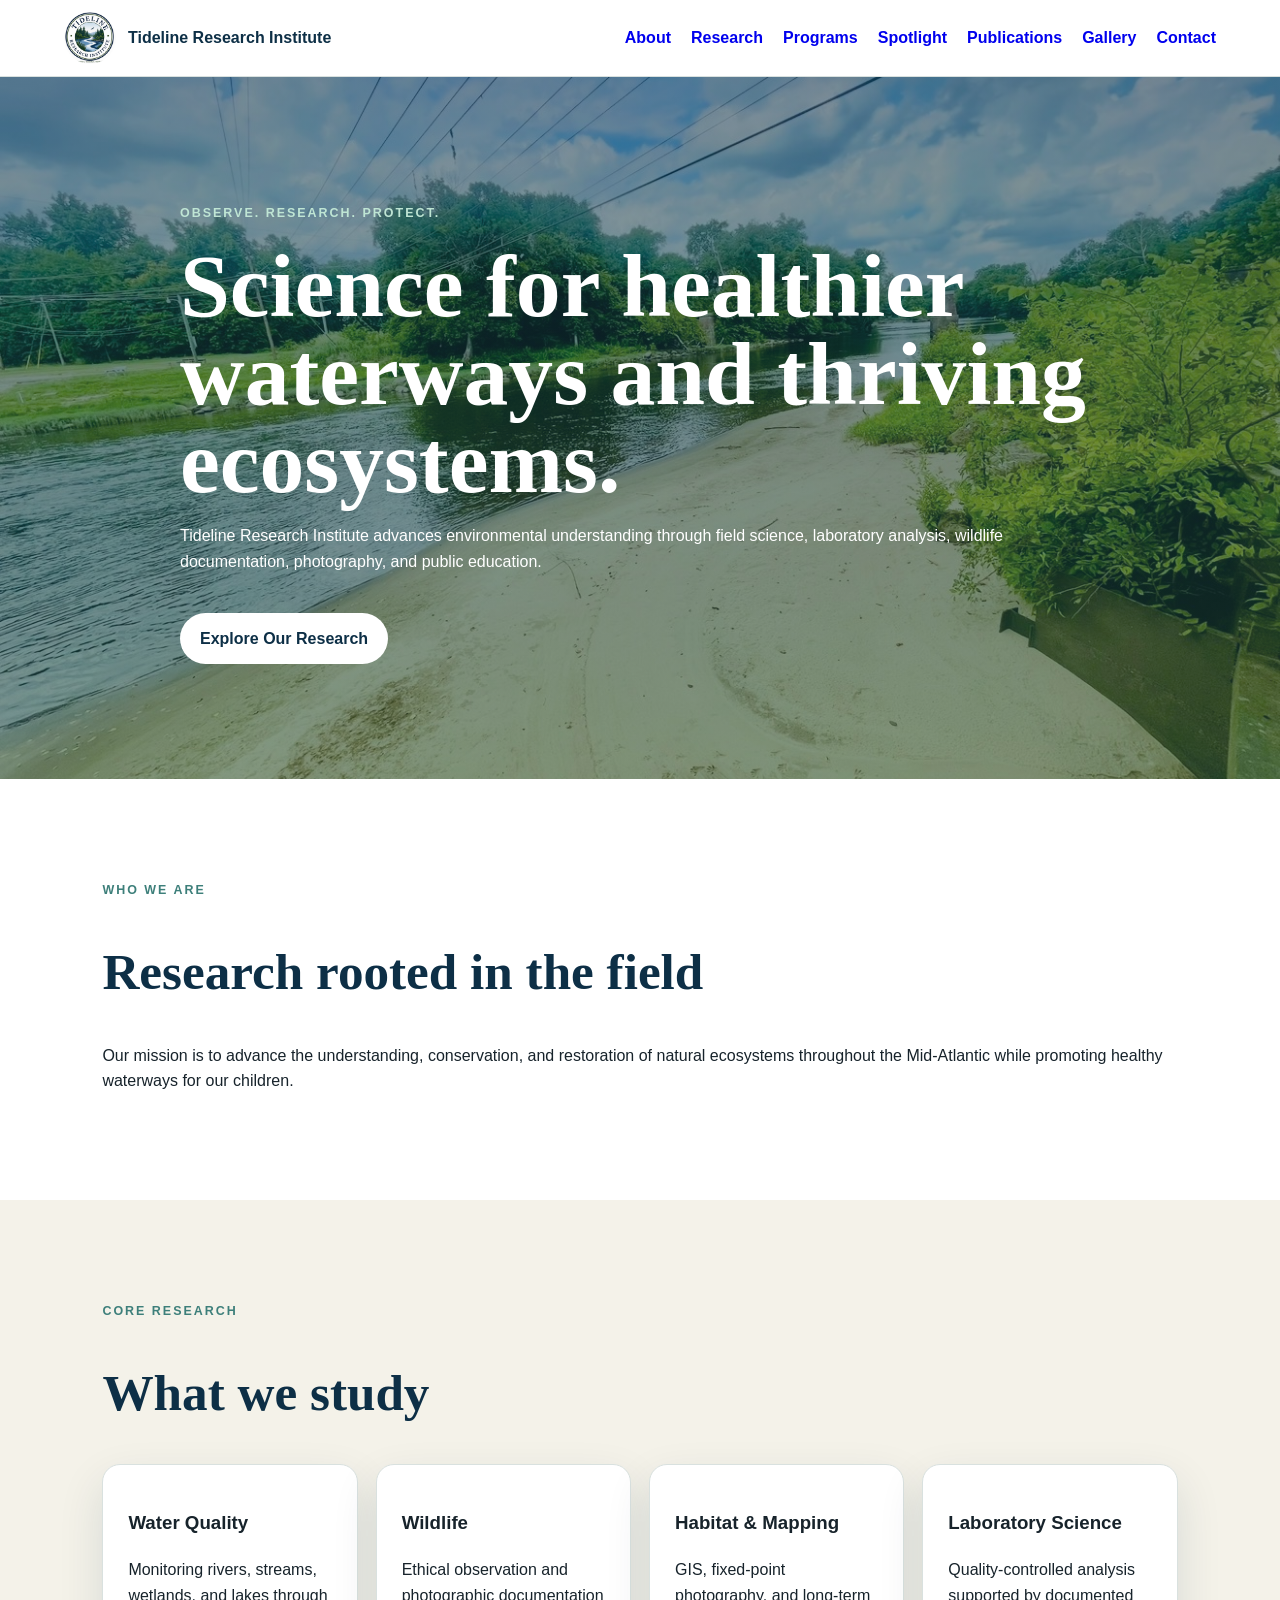
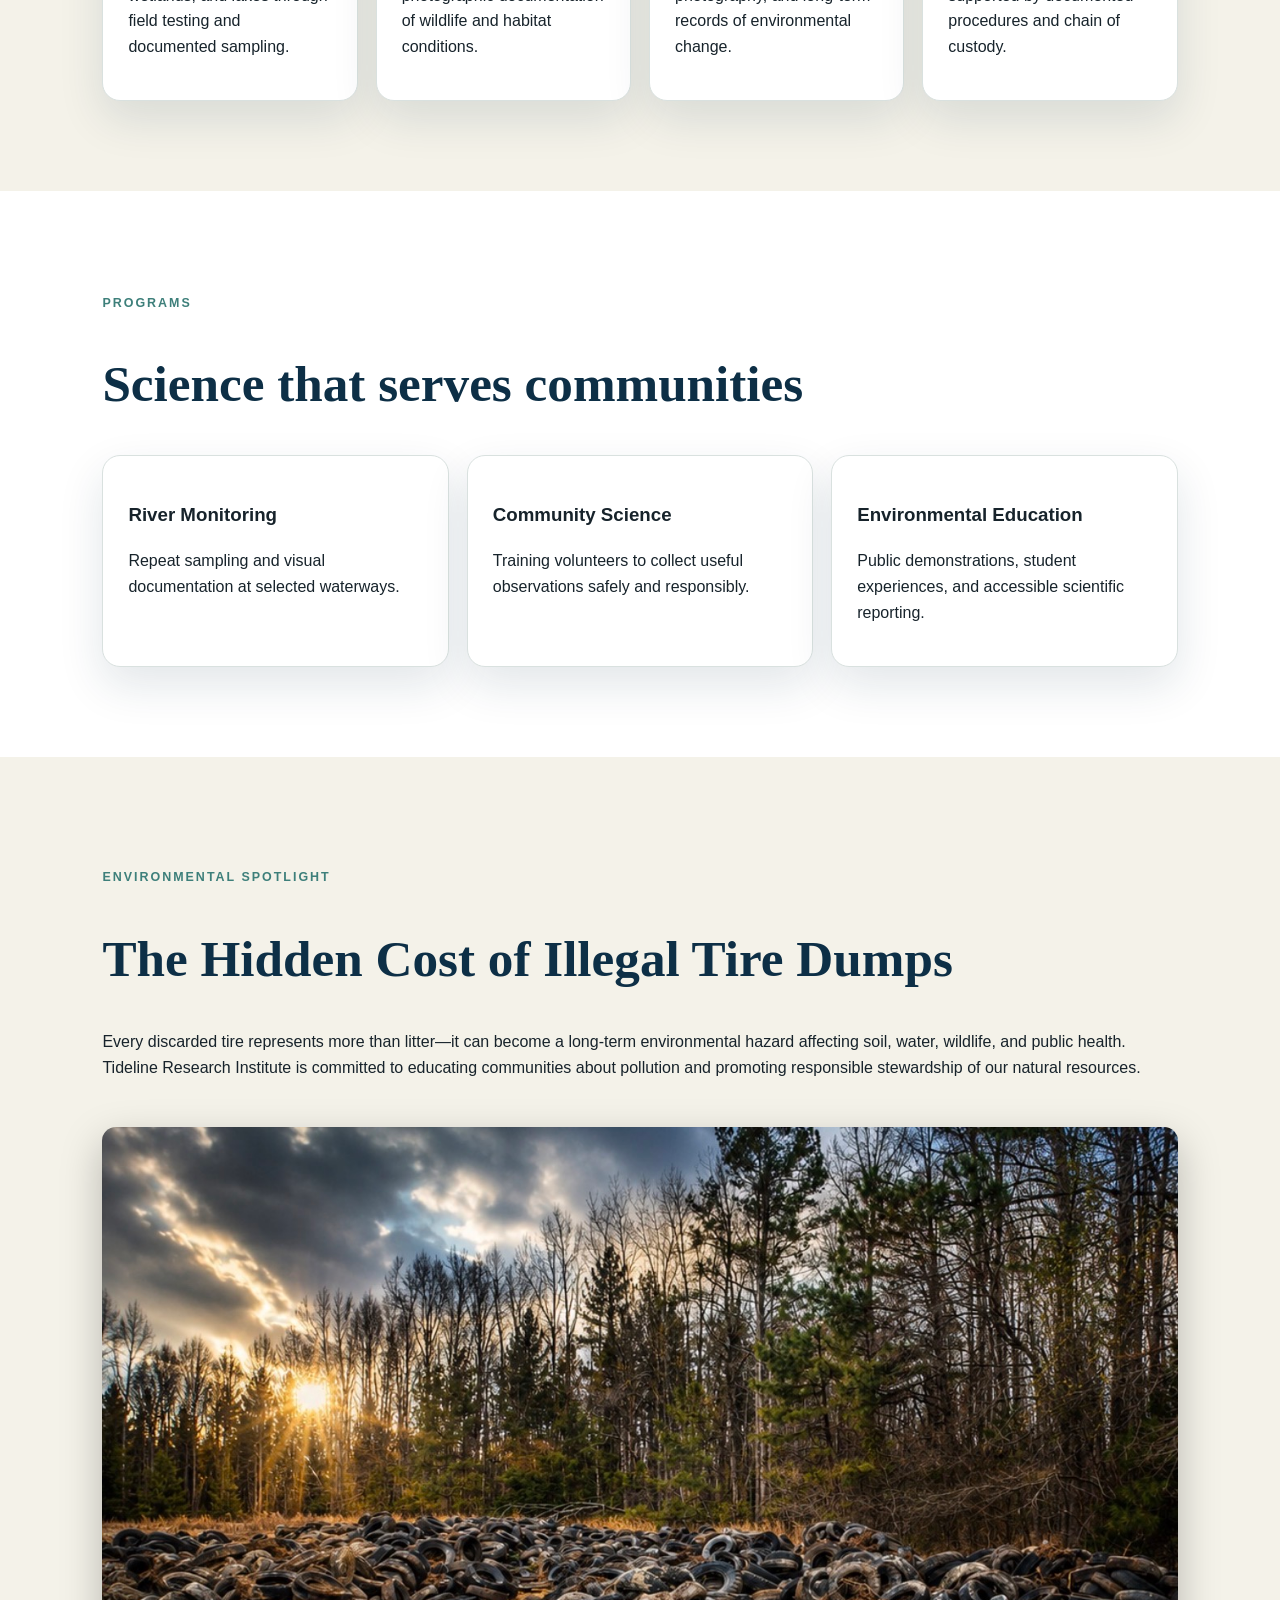
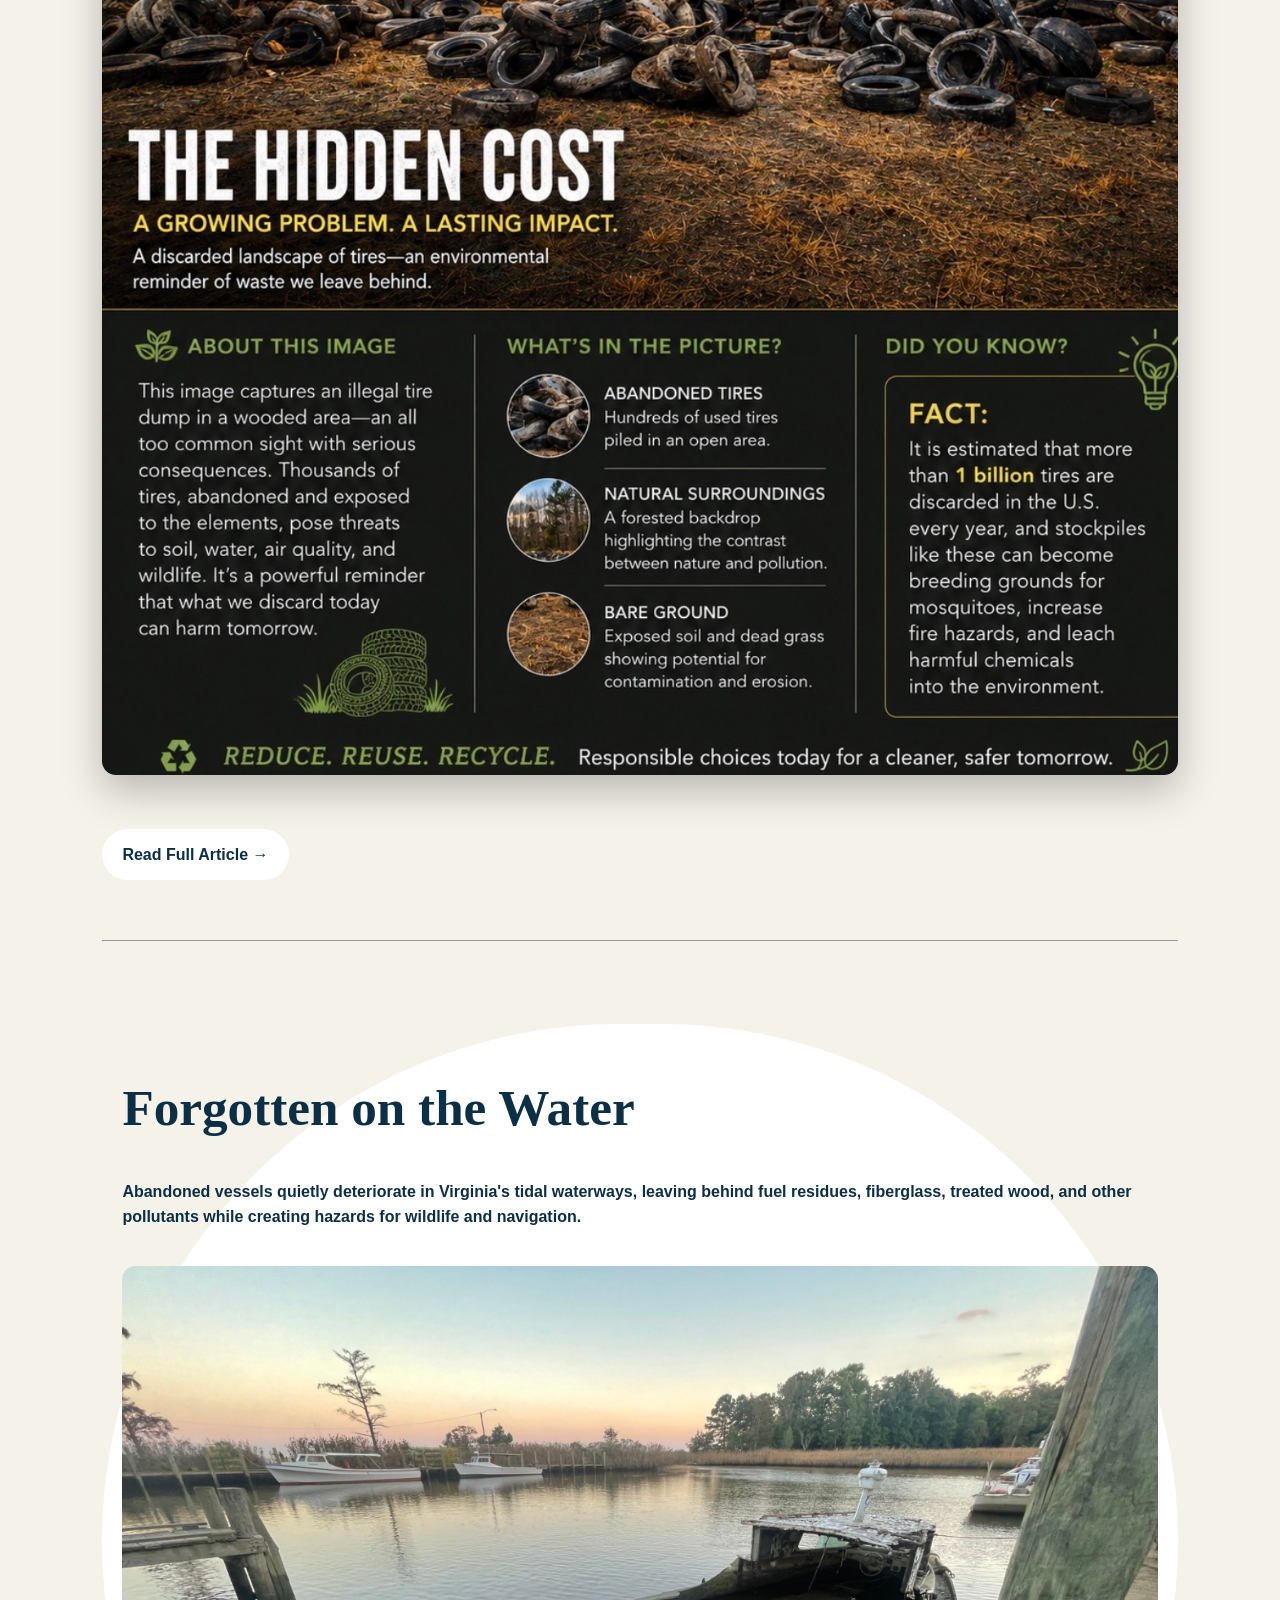
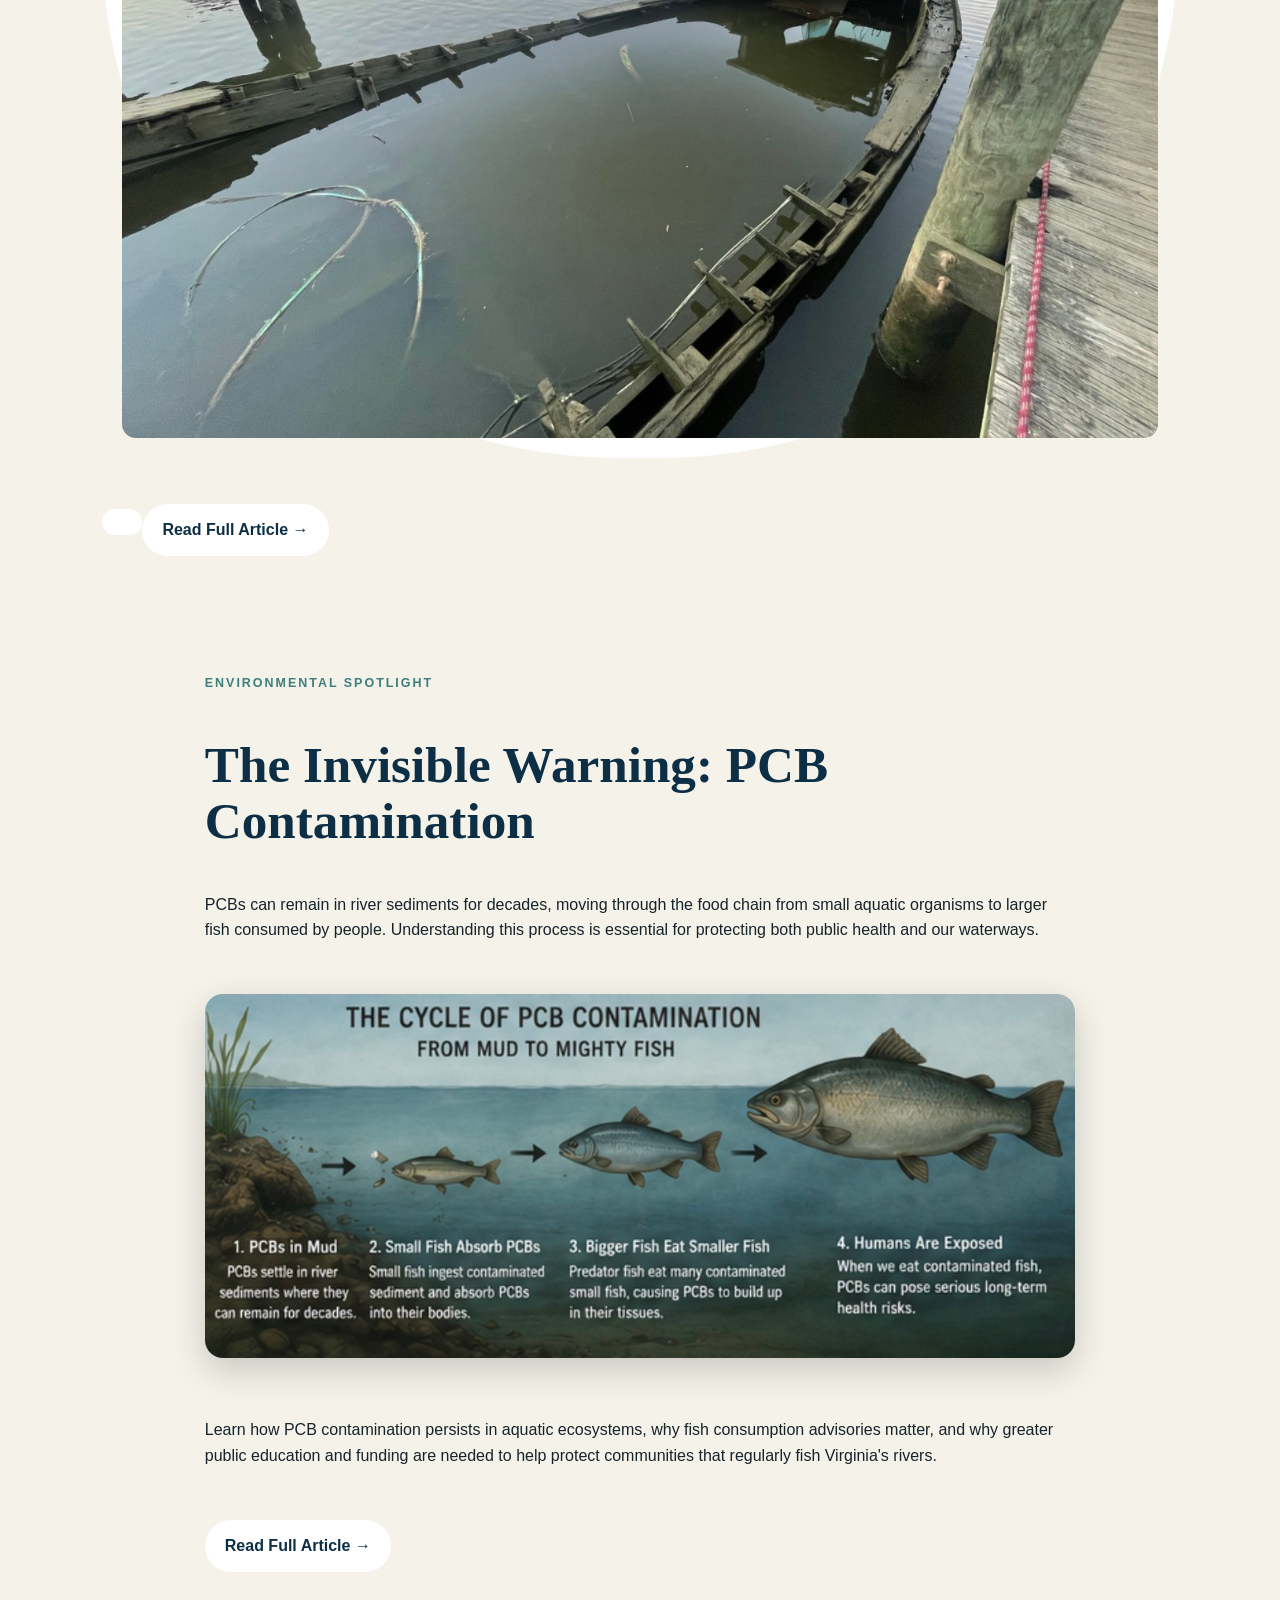
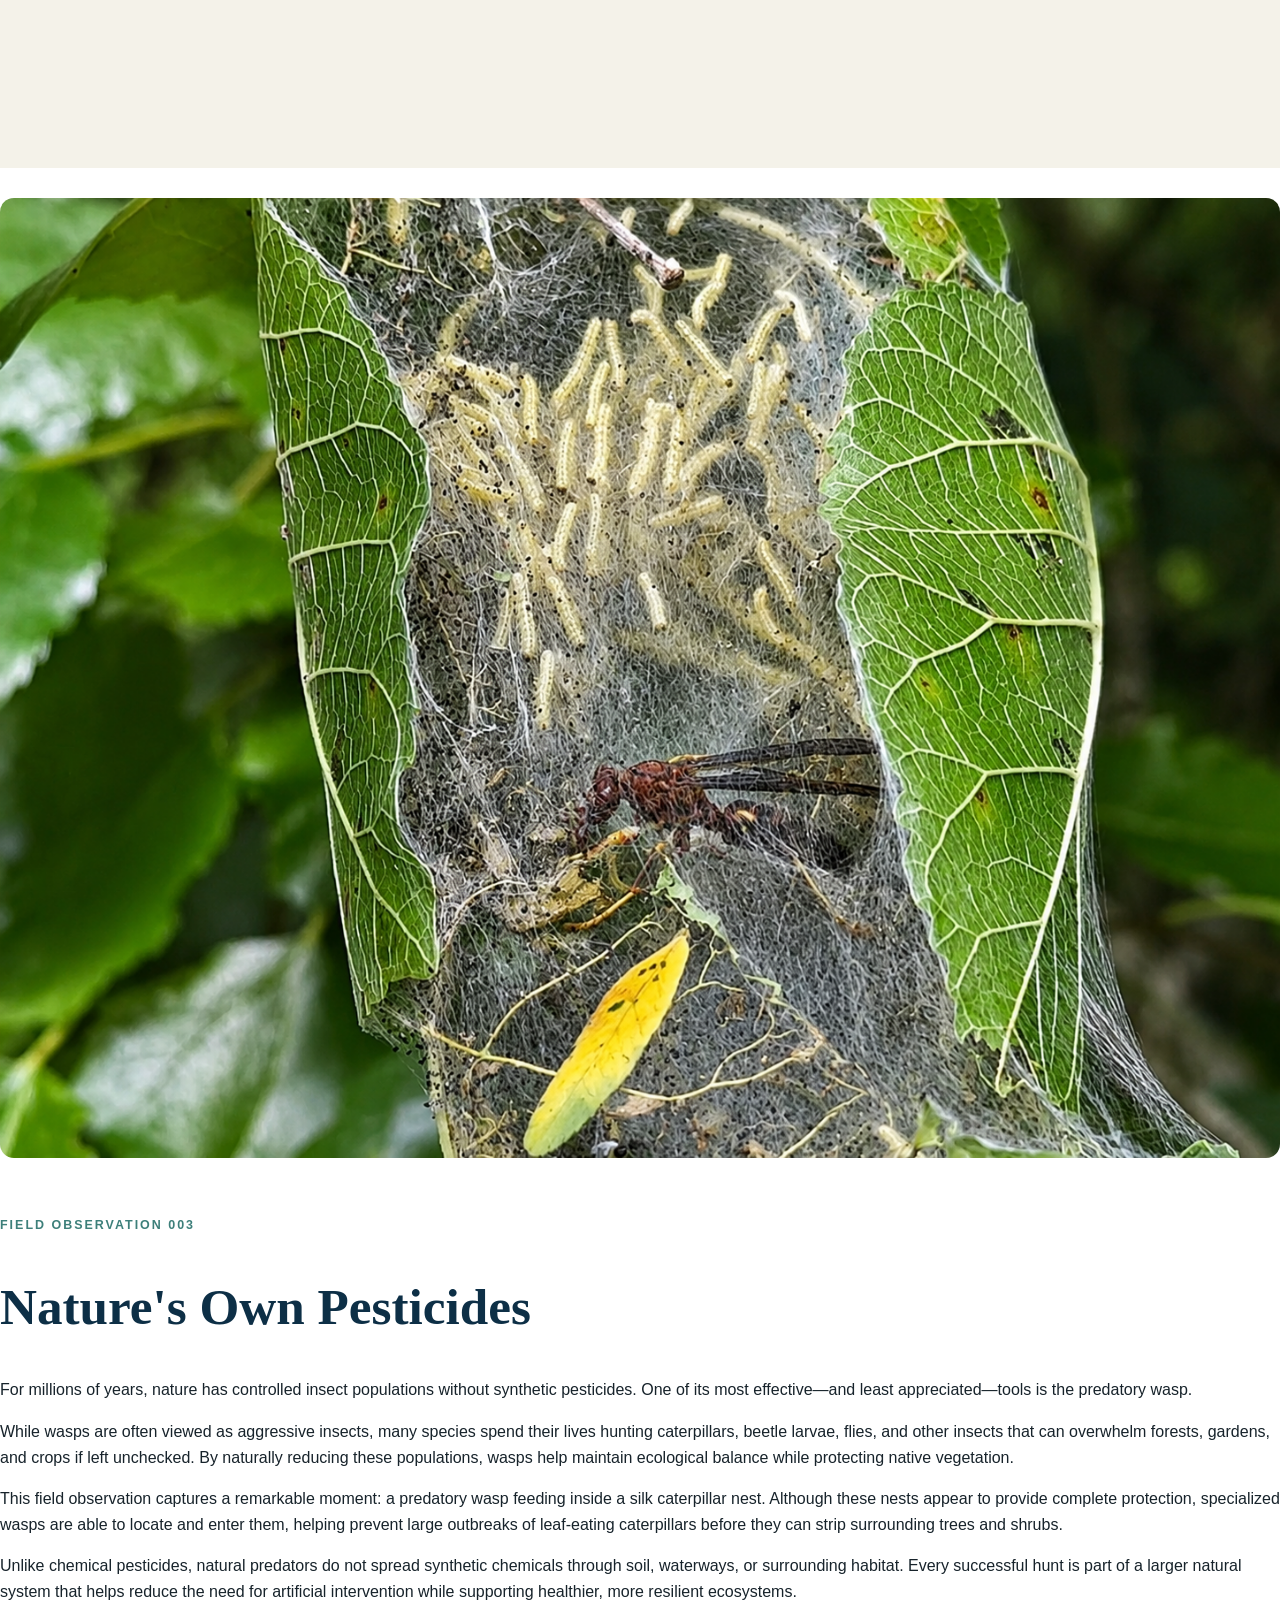
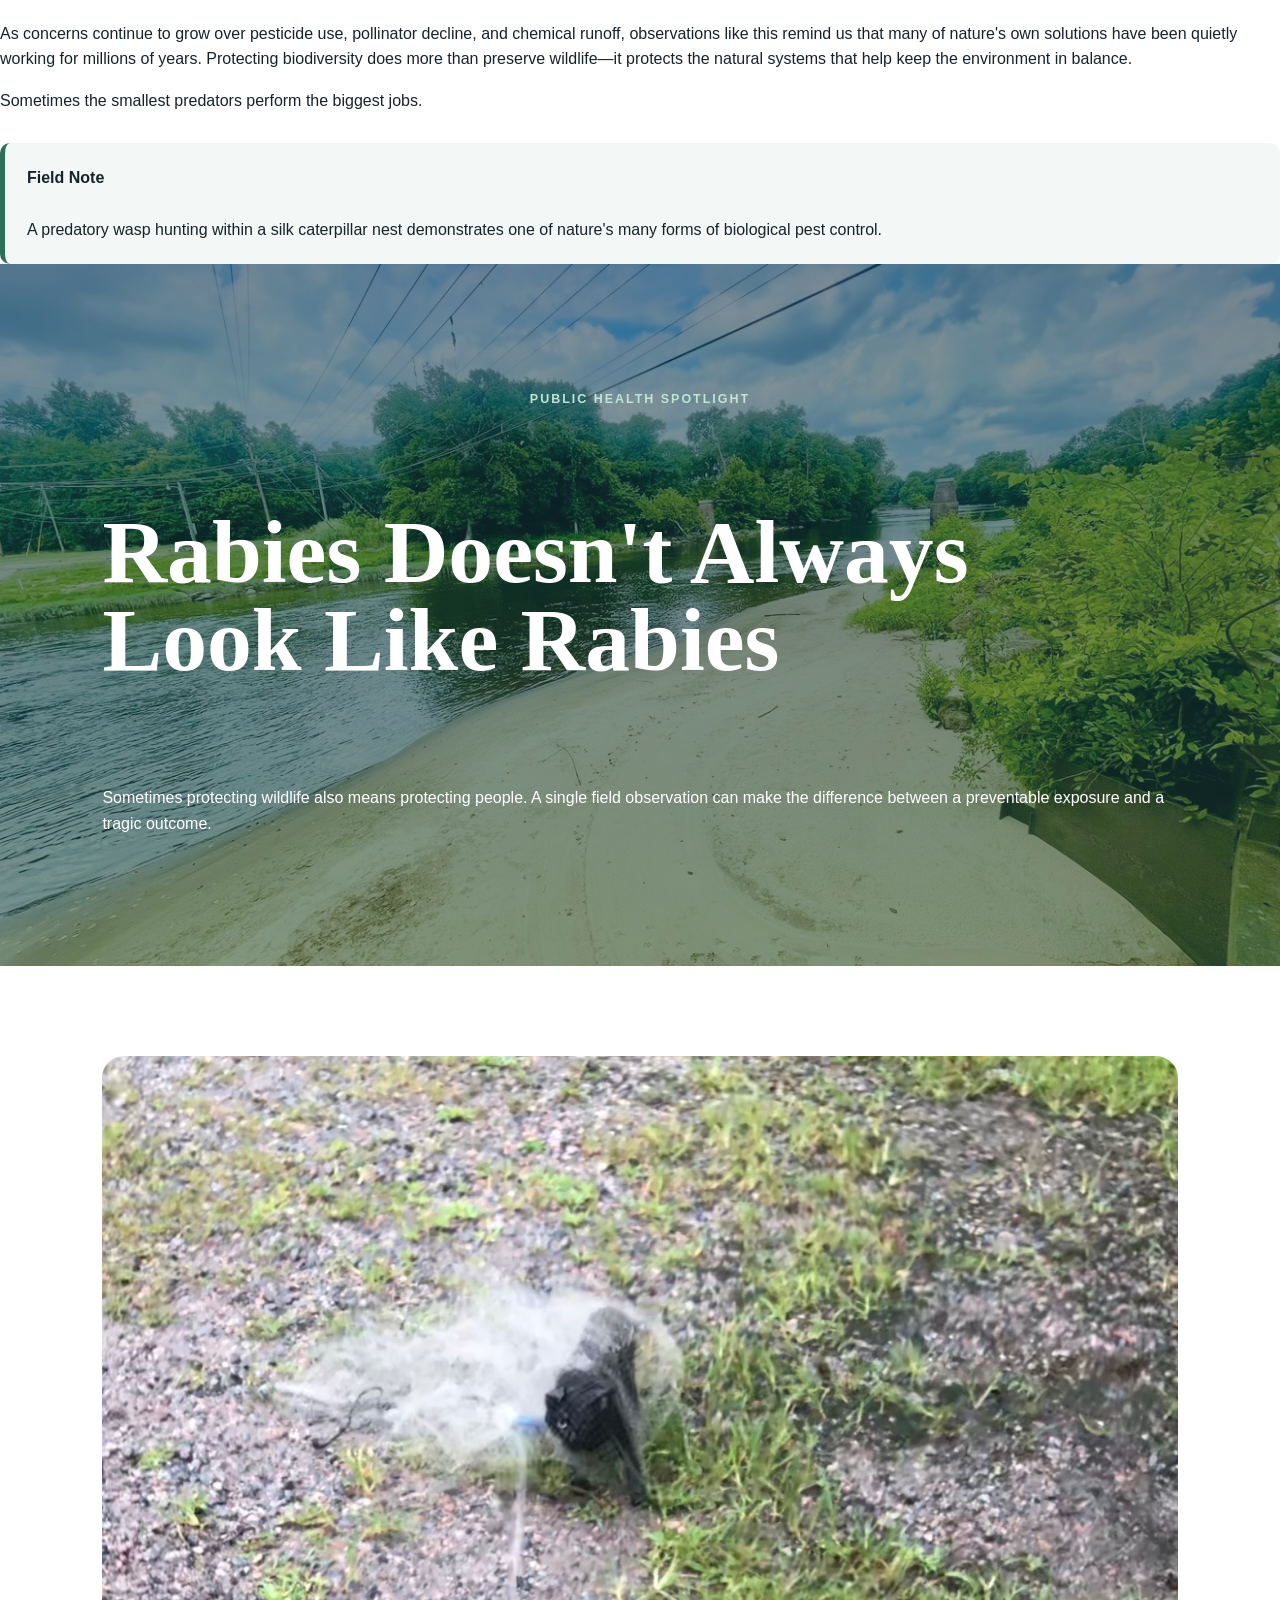
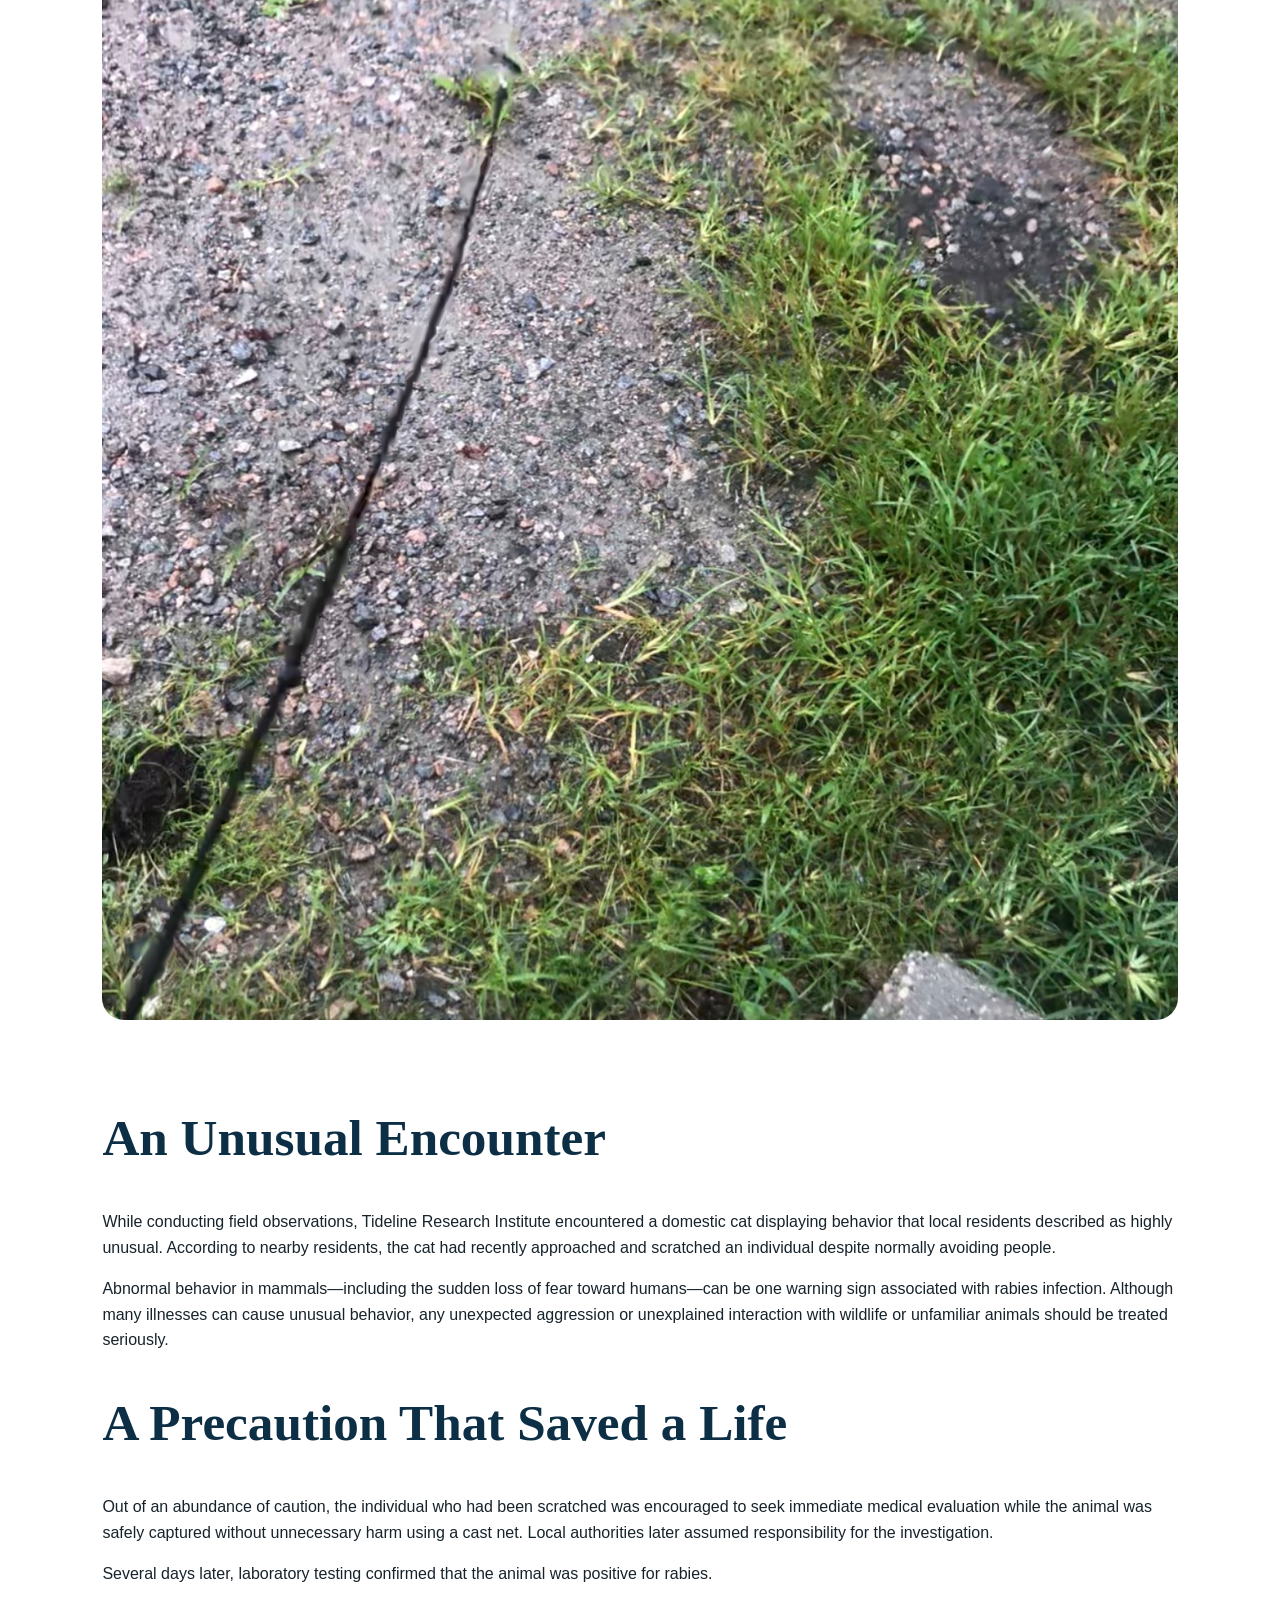
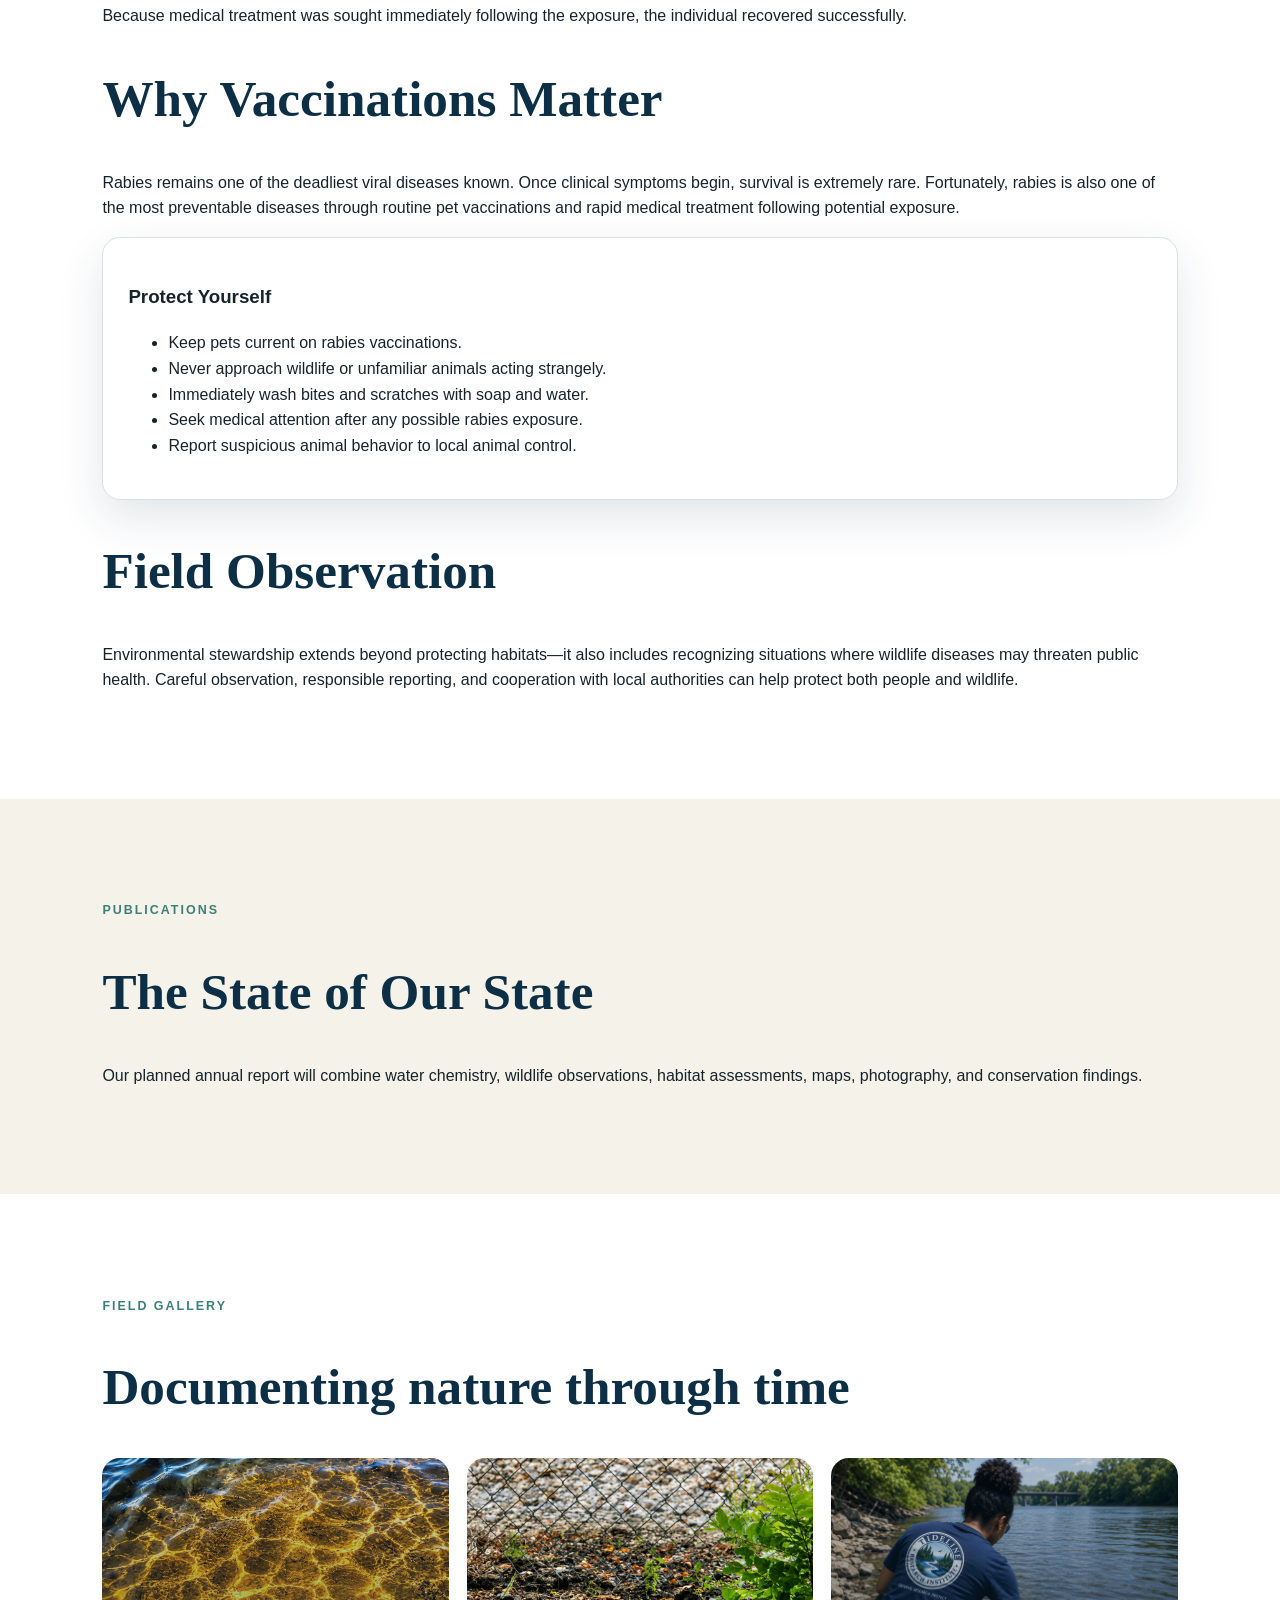
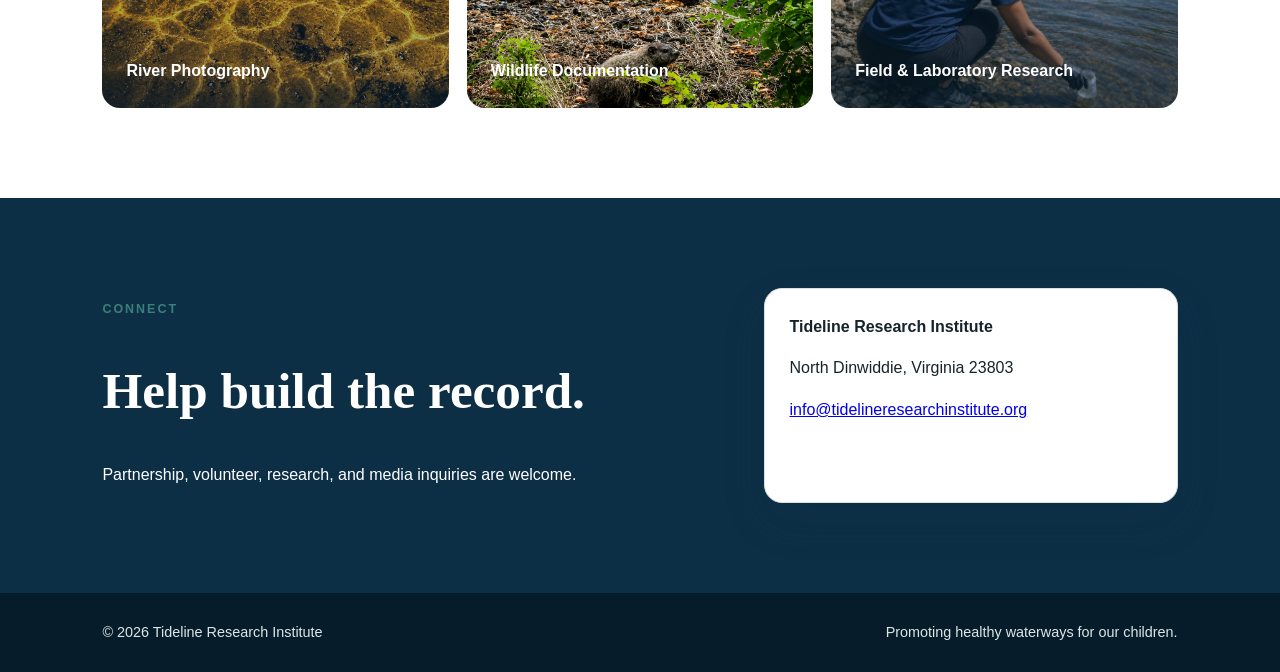
==== commit 02ebfb37: "Update index.html" ====
--- a/index.html
+++ b/index.html
@@ -198,7 +198,7 @@
 <section class="section">
 
 <img
-src="rabies-cat.jpg"
+src="IMG_0339.jpeg"
 alt="Safely capturing a cat suspected of having rabies"
 style="width:100%;border-radius:22px;margin-bottom:40px;">
 
